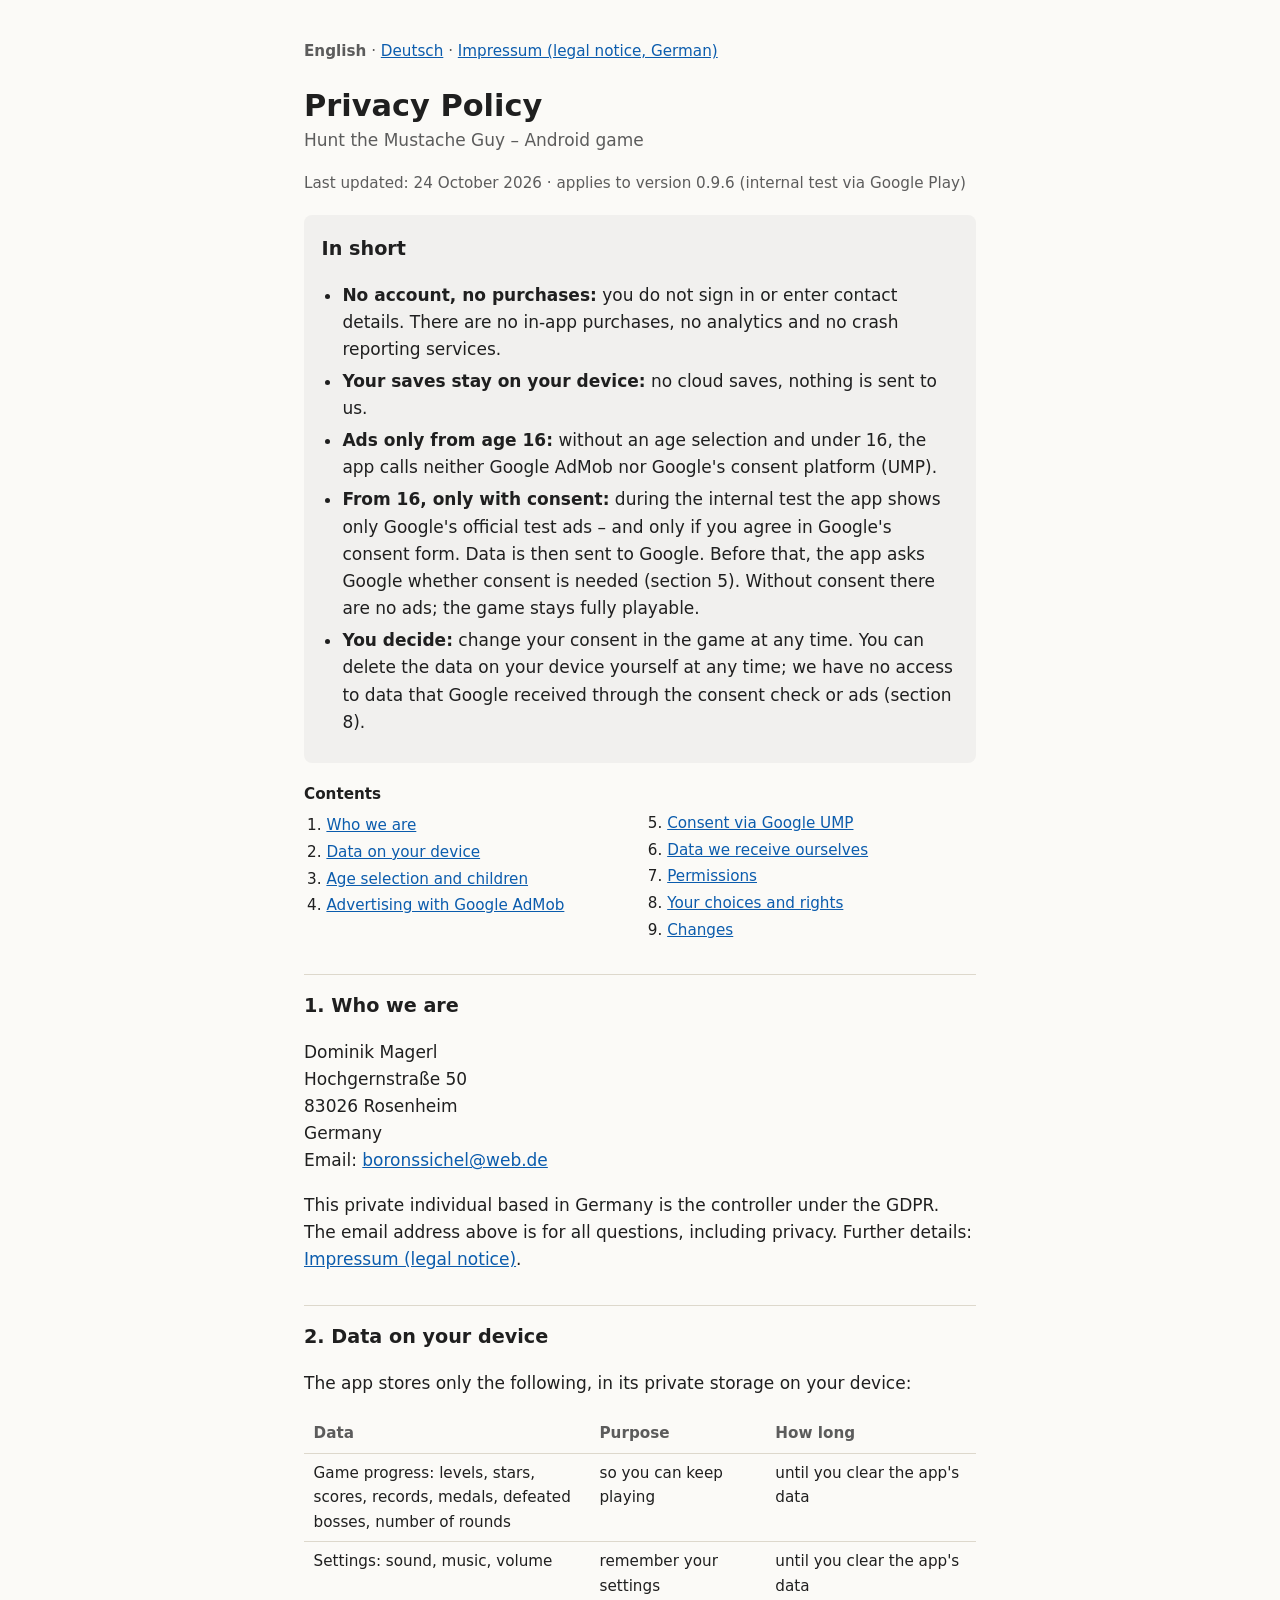
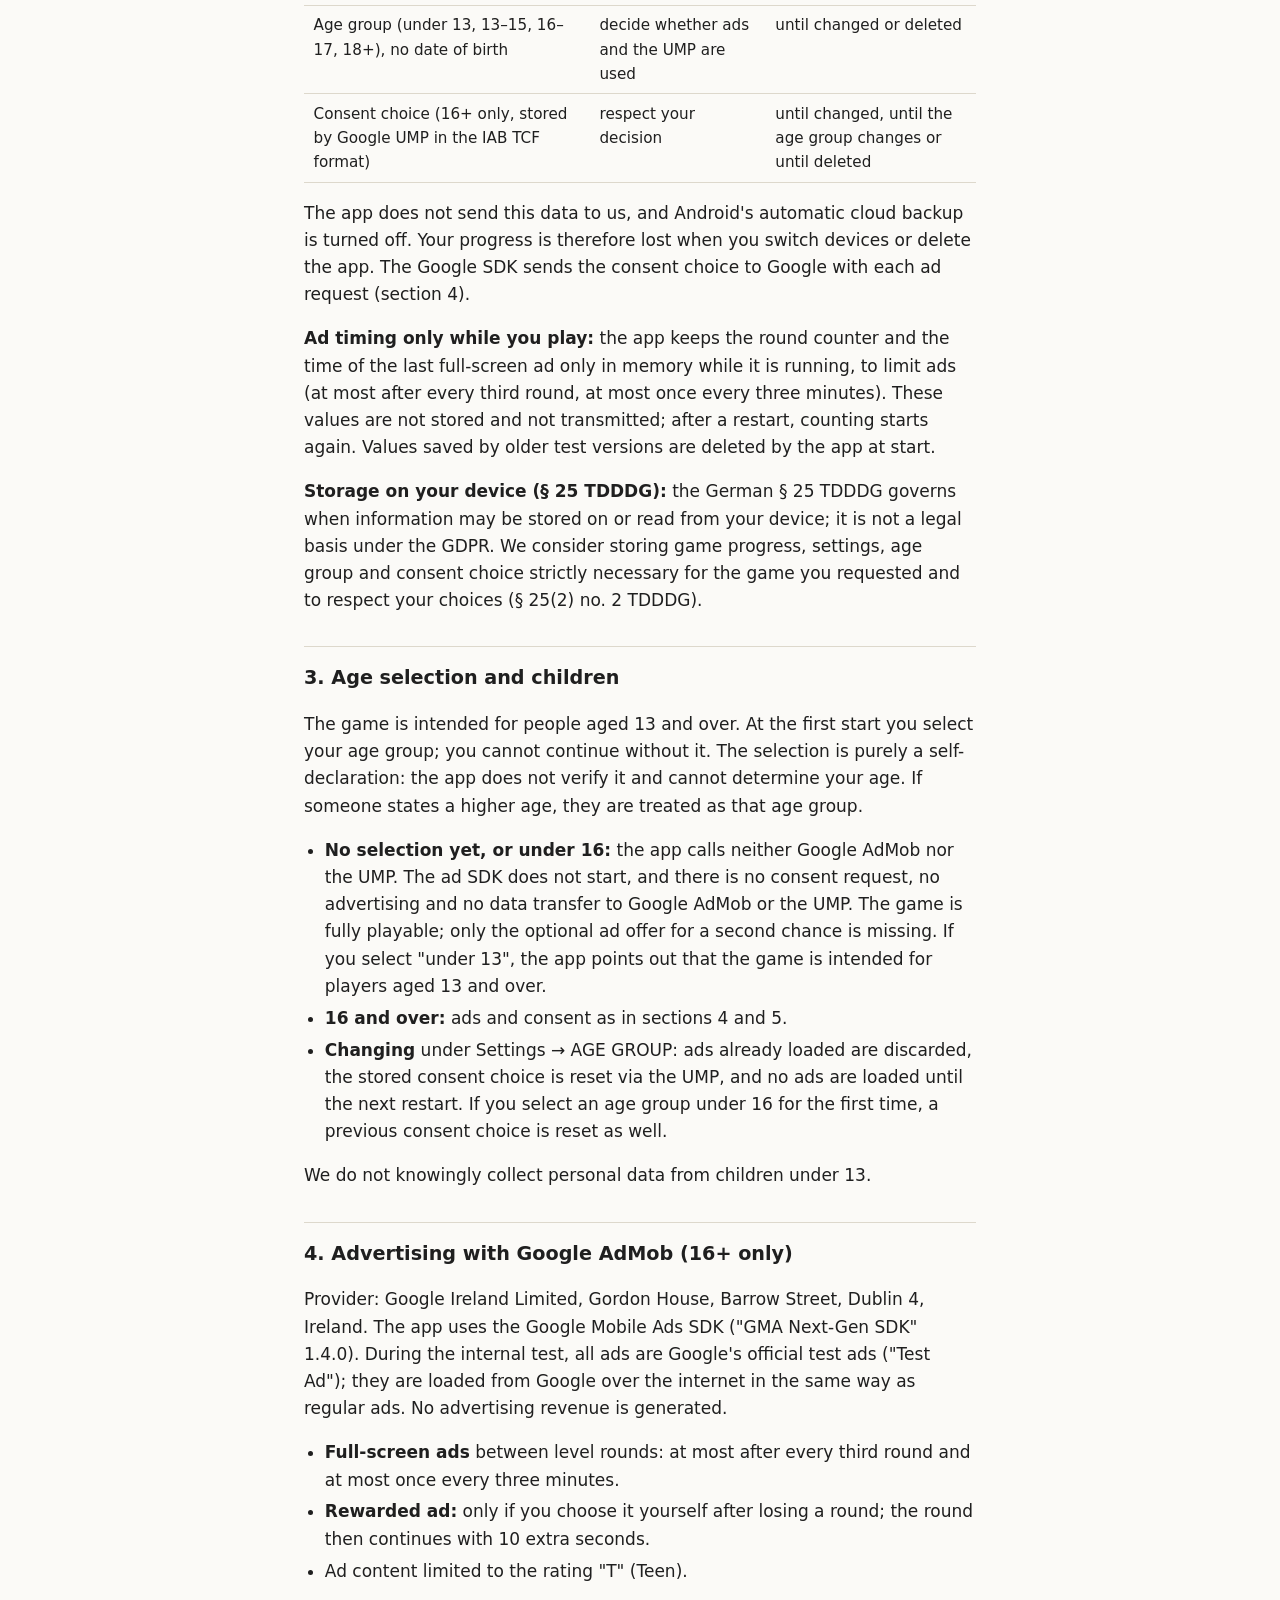
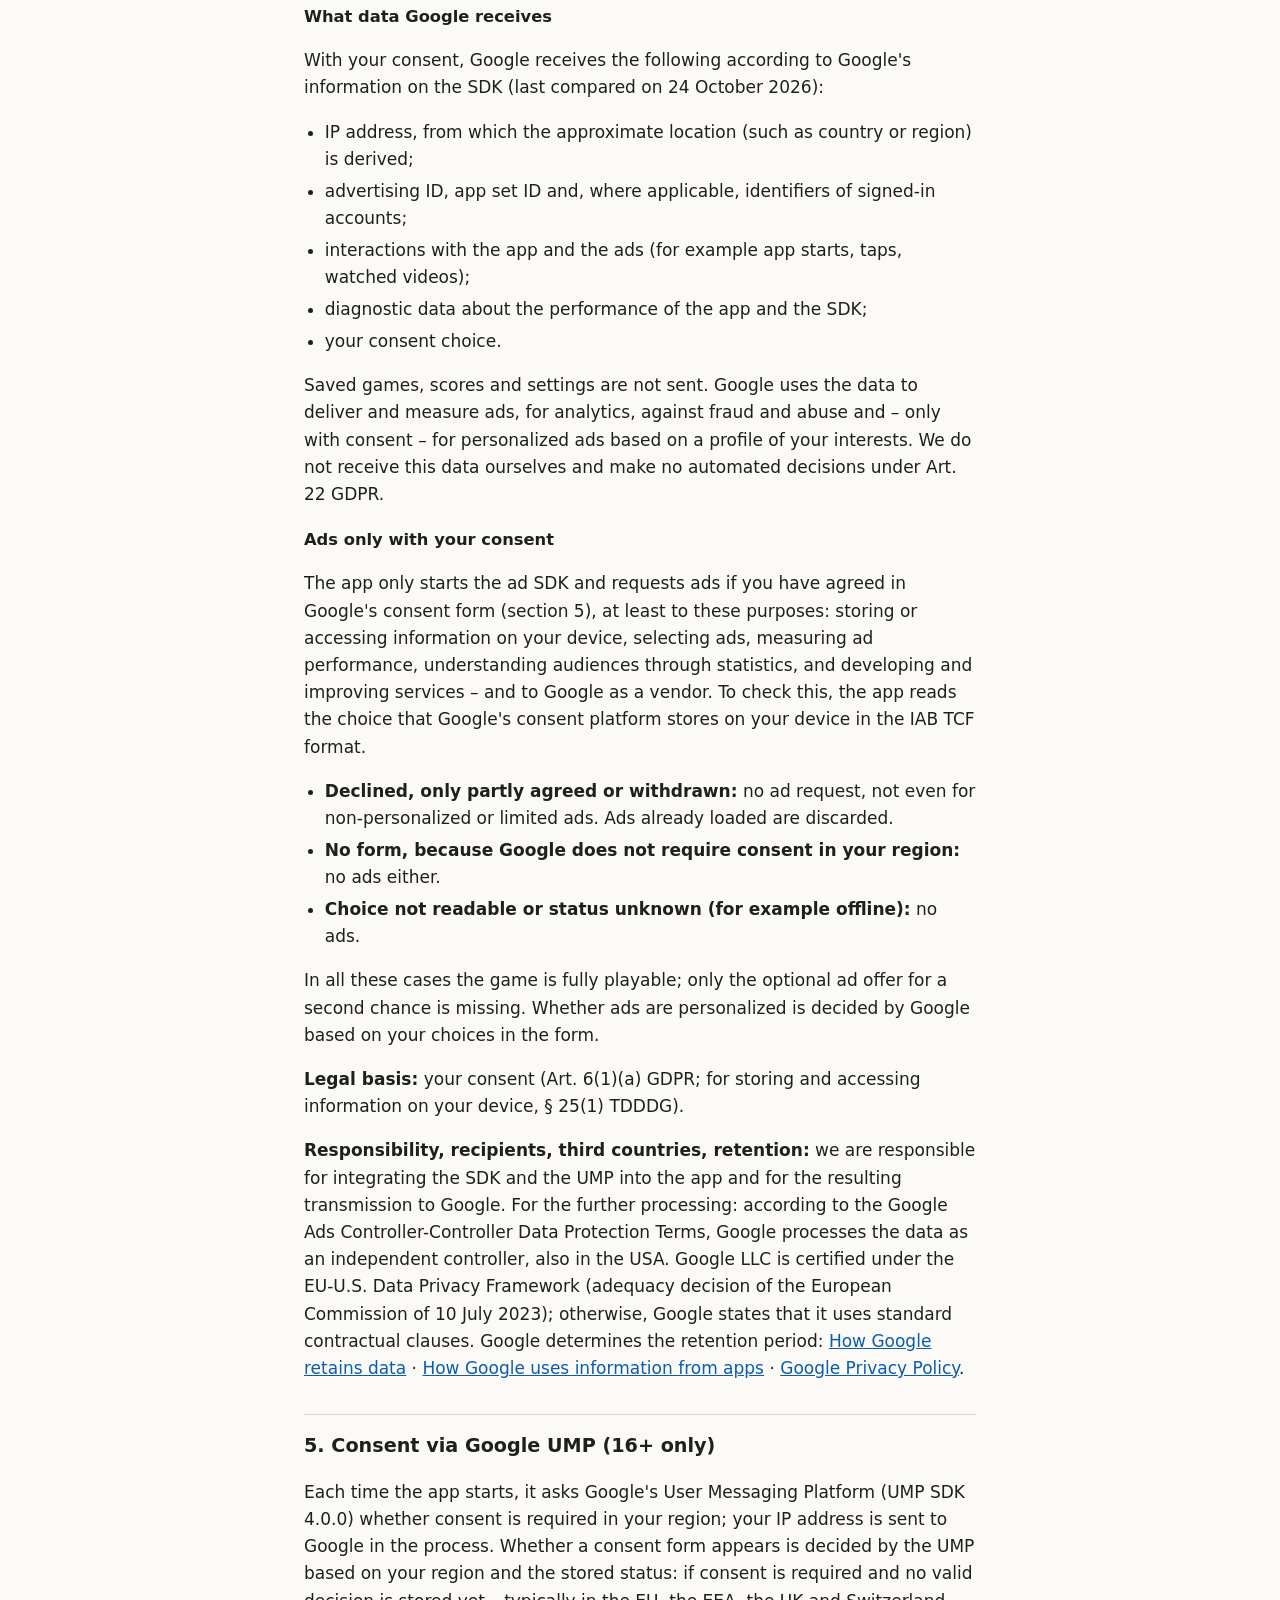
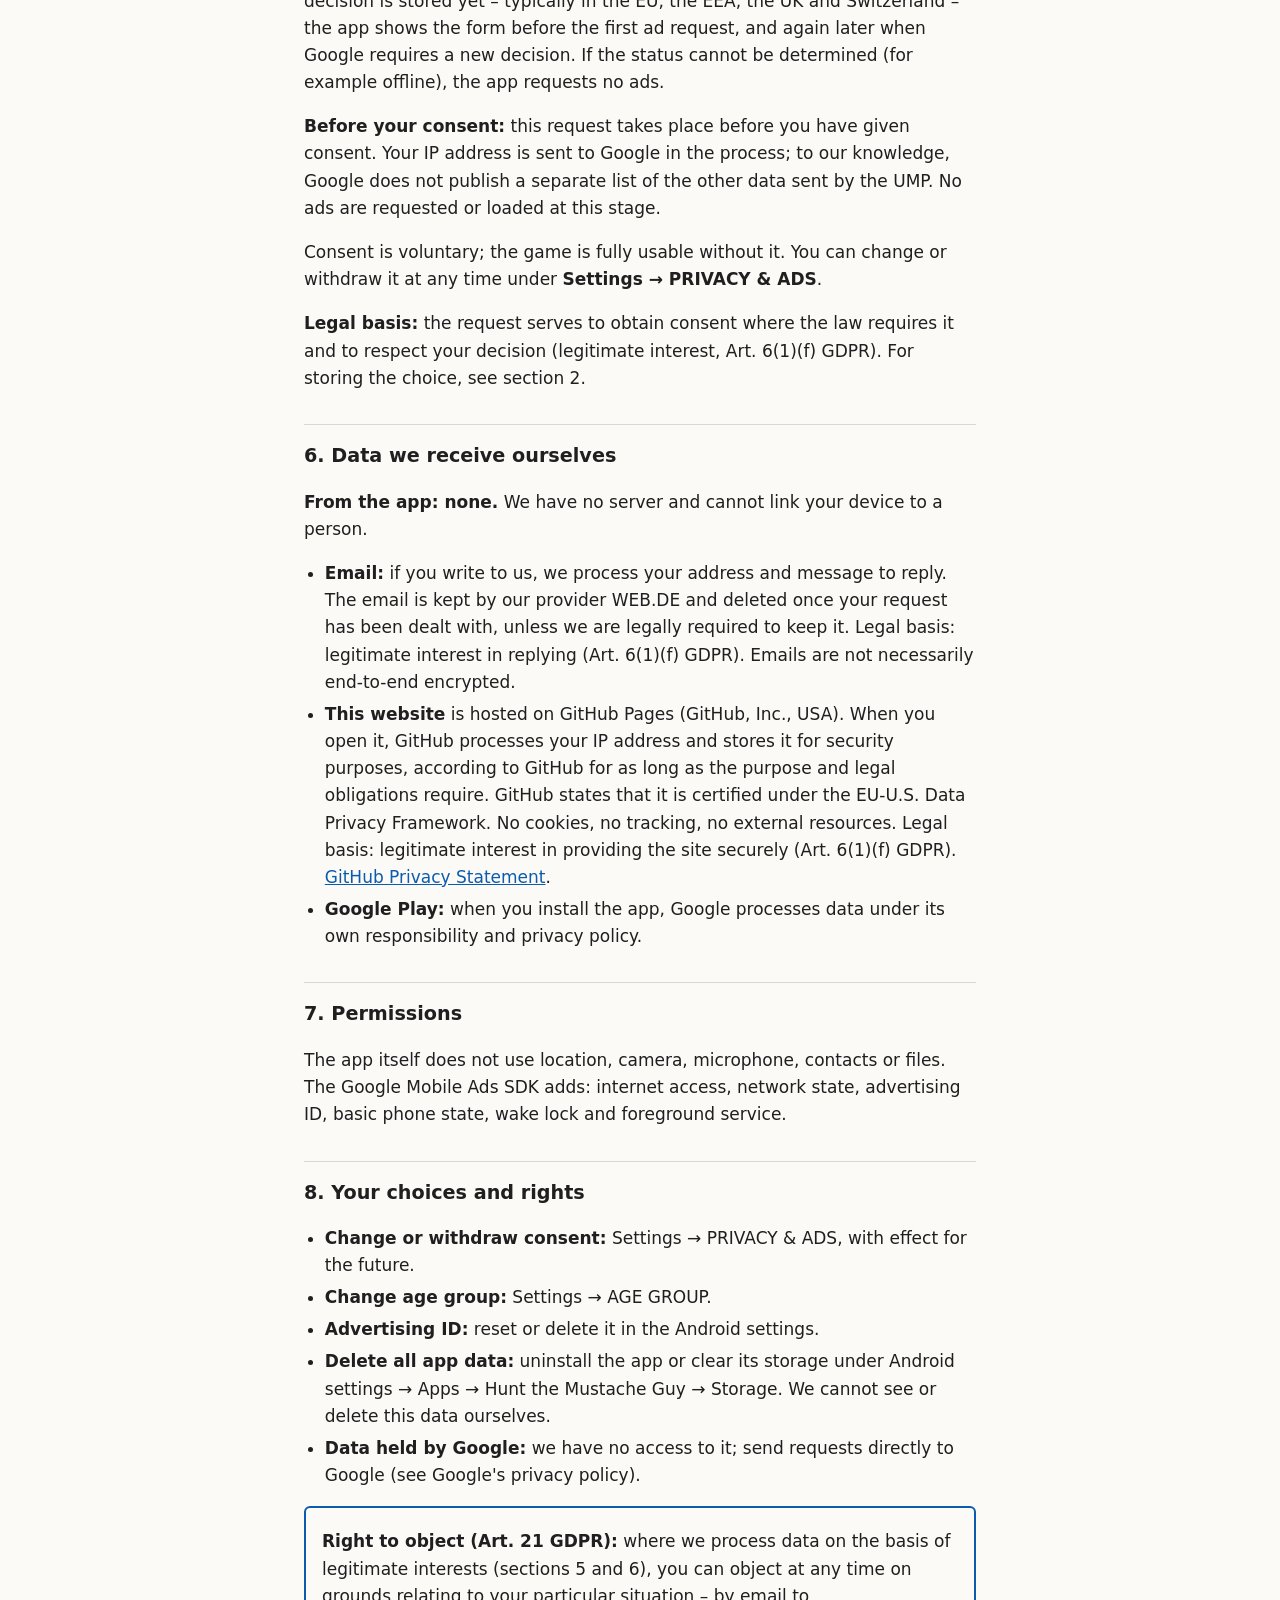
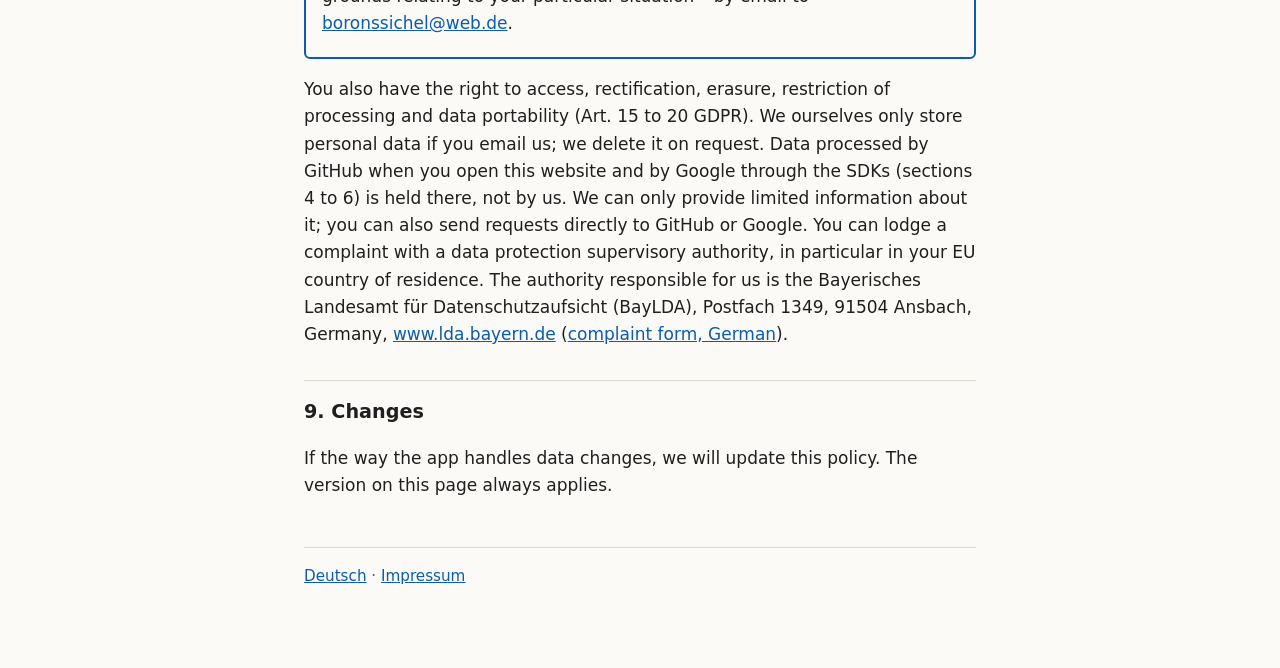
==== index.html @ 75f21421 "Add files via upload" ====
<!doctype html>
<html lang="en">
<head>
<meta charset="utf-8">
<meta name="viewport" content="width=device-width, initial-scale=1">
<title>Privacy Policy – Hunt the Mustache Guy</title>
<link rel="stylesheet" href="style.css">
</head>
<body>
<main>
<p class="lang"><strong>English</strong> · <a href="de/">Deutsch</a> · <a href="impressum/">Impressum (legal notice, German)</a></p>

<h1>Privacy Policy</h1>
<p class="sub">Hunt the Mustache Guy – Android game</p>
<p class="meta">Last updated: 24 October 2026 · applies to version 0.9.6 (internal test via Google Play)</p>

<div class="summary">
<h2>In short</h2>
<ul>
<li><strong>No account, no purchases:</strong> you do not sign in or enter contact details.
There are no in-app purchases, no analytics and no crash reporting services.</li>
<li><strong>Your saves stay on your device:</strong> no cloud saves, nothing is sent to us.</li>
<li><strong>Ads only from age 16:</strong> without an age selection and under 16, the app calls
neither Google AdMob nor Google's consent platform (UMP).</li>
<li><strong>From 16, only with consent:</strong> during the internal test the app shows only
Google's official test ads – and only if you agree in Google's consent form. Data is then sent
to Google. Before that, the app asks Google whether consent is needed (section 5). Without
consent there are no ads; the game stays fully playable.</li>
<li><strong>You decide:</strong> change your consent in the game at any time. You can delete the
data on your device yourself at any time; we have no access to data that Google received through the
consent check or ads (section 8).</li>
</ul>
</div>

<nav class="toc" aria-label="Contents">
<strong>Contents</strong>
<ol>
<li><a href="#who">Who we are</a></li>
<li><a href="#device">Data on your device</a></li>
<li><a href="#age">Age selection and children</a></li>
<li><a href="#ads">Advertising with Google AdMob</a></li>
<li><a href="#consent">Consent via Google UMP</a></li>
<li><a href="#ourselves">Data we receive ourselves</a></li>
<li><a href="#permissions">Permissions</a></li>
<li><a href="#rights">Your choices and rights</a></li>
<li><a href="#changes">Changes</a></li>
</ol>
</nav>

<div id="who"></div>
<h2>1. Who we are</h2>
<p>
Dominik Magerl<br>
Hochgernstra&#223;e 50<br>83026 Rosenheim<br>
Germany<br>
Email: <a href="mailto:boronssichel@web.de">boronssichel@web.de</a>
</p>
<p>This private individual based in Germany is the controller under the GDPR. The email address
above is for all questions, including privacy. Further details:
<a href="impressum/">Impressum (legal notice)</a>.</p>

<h2 id="device">2. Data on your device</h2>
<p>The app stores only the following, in its private storage on your device:</p>
<table>
<thead><tr><th>Data</th><th>Purpose</th><th>How long</th></tr></thead>
<tbody>
<tr><td>Game progress: levels, stars, scores, records, medals, defeated bosses, number of rounds</td><td data-label="Purpose">so you can keep playing</td><td data-label="How long">until you clear the app's data</td></tr>
<tr><td>Settings: sound, music, volume</td><td data-label="Purpose">remember your settings</td><td data-label="How long">until you clear the app's data</td></tr>
<tr><td>Age group (under 13, 13–15, 16–17, 18+), no date of birth</td><td data-label="Purpose">decide whether ads and the UMP are used</td><td data-label="How long">until changed or deleted</td></tr>
<tr><td>Consent choice (16+ only, stored by Google UMP in the IAB TCF format)</td><td data-label="Purpose">respect your decision</td><td data-label="How long">until changed, until the age group changes or until deleted</td></tr>
</tbody>
</table>
<p>The app does not send this data to us, and Android's automatic cloud backup is turned off.
Your progress is therefore lost when you switch devices or delete the app. The Google SDK sends
the consent choice to Google with each ad request (section 4).</p>
<p><strong>Ad timing only while you play:</strong> the app keeps the round counter and the time
of the last full-screen ad only in memory while it is running, to limit ads (at most after every
third round, at most once every three minutes). These values are not stored and not
transmitted; after a restart, counting starts again. Values saved by older test versions are
deleted by the app at start.</p>
<p><strong>Storage on your device (§ 25 TDDDG):</strong> the German § 25 TDDDG governs when
information may be stored on or read from your device; it is not a legal basis under the GDPR.
We consider storing game progress, settings, age group and consent choice strictly necessary
for the game you requested and to respect your choices (§ 25(2) no. 2 TDDDG).</p>

<h2 id="age">3. Age selection and children</h2>
<p>The game is intended for people aged 13 and over. At the first start you select your age
group; you cannot continue without it. The selection is purely a self-declaration: the app does
not verify it and cannot determine your age. If someone states a higher age, they are treated as
that age group.</p>
<ul>
<li><strong>No selection yet, or under 16:</strong> the app calls neither Google AdMob nor the
UMP. The ad SDK does not start, and there is no consent request, no advertising and no data
transfer to Google AdMob or the UMP. The game is fully playable; only the optional ad offer for a
second chance is missing. If you select "under 13", the app points out that the game is
intended for players aged 13 and over.</li>
<li><strong>16 and over:</strong> ads and consent as in sections 4 and 5.</li>
<li><strong>Changing</strong> under Settings → AGE GROUP: ads already loaded are discarded, the
stored consent choice is reset via the UMP, and no ads are loaded until the next restart. If you
select an age group under 16 for the first time, a previous consent choice is reset as
well.</li>
</ul>
<p>We do not knowingly collect personal data from children under 13.</p>

<h2 id="ads">4. Advertising with Google AdMob (16+ only)</h2>
<p>Provider: Google Ireland Limited, Gordon House, Barrow Street, Dublin 4, Ireland. The app
uses the Google Mobile Ads SDK ("GMA Next-Gen SDK" 1.4.0). During the internal test, all ads are
Google's official test ads ("Test Ad"); they are loaded from Google over the internet in the same
way as regular ads. No advertising revenue is generated.</p>
<ul>
<li><strong>Full-screen ads</strong> between level rounds: at most after every third round and at
most once every three minutes.</li>
<li><strong>Rewarded ad:</strong> only if you choose it yourself after losing a round; the round
then continues with 10 extra seconds.</li>
<li>Ad content limited to the rating "T" (Teen).</li>
</ul>
<h3>What data Google receives</h3>
<p>With your consent, Google receives the following according to Google's information on the
SDK (last compared on 24 October 2026):</p>
<ul>
<li>IP address, from which the approximate location (such as country or region) is derived;</li>
<li>advertising ID, app set ID and, where applicable, identifiers of signed-in accounts;</li>
<li>interactions with the app and the ads (for example app starts, taps, watched videos);</li>
<li>diagnostic data about the performance of the app and the SDK;</li>
<li>your consent choice.</li>
</ul>
<p>Saved games, scores and settings are not sent. Google uses the data to deliver and measure
ads, for analytics, against fraud and abuse and – only with consent – for personalized ads based
on a profile of your interests. We do not receive this data ourselves and make no automated
decisions under Art. 22 GDPR.</p>
<h3>Ads only with your consent</h3>
<p>The app only starts the ad SDK and requests ads if you have agreed in Google's consent form
(section 5), at least to these purposes: storing or accessing information on your device,
selecting ads, measuring ad performance, understanding audiences through statistics, and
developing and improving services – and to Google as a vendor. To check this, the app reads the
choice that Google's consent platform stores on your device in the IAB TCF format.</p>
<ul>
<li><strong>Declined, only partly agreed or withdrawn:</strong> no ad request, not even for
non-personalized or limited ads. Ads already loaded are discarded.</li>
<li><strong>No form, because Google does not require consent in your region:</strong> no ads
either.</li>
<li><strong>Choice not readable or status unknown (for example offline):</strong> no ads.</li>
</ul>
<p>In all these cases the game is fully playable; only the optional ad offer for a second chance
is missing. Whether ads are personalized is decided by Google based on your choices in the
form.</p>
<p><strong>Legal basis:</strong> your consent (Art. 6(1)(a) GDPR; for storing and accessing
information on your device, § 25(1) TDDDG).</p>
<p><strong>Responsibility, recipients, third countries, retention:</strong> we are responsible
for integrating the SDK and the UMP into the app and for the resulting transmission to Google.
For the further processing: according to the Google Ads
Controller-Controller Data Protection Terms, Google processes the data as an independent
controller, also in the USA. Google LLC is certified under the EU-U.S. Data Privacy Framework
(adequacy decision of the European Commission of 10 July 2023); otherwise, Google states that it
uses standard contractual clauses. Google determines the retention period:
<a href="https://policies.google.com/technologies/retention">How Google retains data</a> ·
<a href="https://policies.google.com/technologies/partner-sites">How Google uses information
from apps</a> · <a href="https://policies.google.com/privacy">Google Privacy Policy</a>.</p>

<h2 id="consent">5. Consent via Google UMP (16+ only)</h2>
<p>Each time the app starts, it asks Google's User Messaging Platform (UMP SDK 4.0.0) whether
consent is required in your region; your IP address is sent to Google in the process. Whether a
consent form appears is decided by the UMP based on your region and the stored status: if
consent is required and no valid decision is stored yet – typically in the EU, the EEA, the UK
and Switzerland – the app shows the form before the first ad request, and again later when
Google requires a new decision. If the status cannot be determined (for example offline),
the app requests no ads.</p>
<p><strong>Before your consent:</strong> this request takes place before you have given consent.
Your IP address is sent to Google in the process; to our knowledge, Google does not publish a
separate list of the other data sent by the UMP. No ads are requested or loaded at this
stage.</p>
<p>Consent is voluntary; the game is fully usable without it. You can change or withdraw it at
any time under <strong>Settings → PRIVACY &amp; ADS</strong>.</p>
<p><strong>Legal basis:</strong> the request serves to obtain consent where the law requires it
and to respect your decision (legitimate interest, Art. 6(1)(f) GDPR). For storing the choice,
see section 2.</p>

<h2 id="ourselves">6. Data we receive ourselves</h2>
<p><strong>From the app: none.</strong> We have no server and cannot link your device to a
person.</p>
<ul>
<li><strong>Email:</strong> if you write to us, we process your address and message to reply.
The email is kept by our provider WEB.DE and deleted once your request has been dealt with,
unless we are legally required to keep it. Legal basis: legitimate interest in replying
(Art. 6(1)(f) GDPR). Emails are not necessarily end-to-end encrypted.</li>
<li><strong>This website</strong> is hosted on GitHub Pages (GitHub, Inc., USA). When you open
it, GitHub processes your IP address and stores it for security purposes, according to GitHub
for as long as the purpose and legal obligations require. GitHub states that it is certified
under the EU-U.S. Data Privacy Framework. No cookies, no tracking, no external resources. Legal
basis: legitimate interest in providing the site securely (Art. 6(1)(f) GDPR).
<a href="https://docs.github.com/en/site-policy/privacy-policies/github-general-privacy-statement">GitHub Privacy Statement</a>.</li>
<li><strong>Google Play:</strong> when you install the app, Google processes data under its own
responsibility and privacy policy.</li>
</ul>

<h2 id="permissions">7. Permissions</h2>
<p>The app itself does not use location, camera, microphone, contacts or files. The Google
Mobile Ads SDK adds: internet access, network state, advertising ID, basic phone state, wake
lock and foreground service.</p>

<h2 id="rights">8. Your choices and rights</h2>
<ul>
<li><strong>Change or withdraw consent:</strong> Settings → PRIVACY &amp; ADS, with effect for the
future.</li>
<li><strong>Change age group:</strong> Settings → AGE GROUP.</li>
<li><strong>Advertising ID:</strong> reset or delete it in the Android settings.</li>
<li><strong>Delete all app data:</strong> uninstall the app or clear its storage under Android
settings → Apps → Hunt the Mustache Guy → Storage. We cannot see or delete this data
ourselves.</li>
<li><strong>Data held by Google:</strong> we have no access to it; send requests directly to
Google (see Google's privacy policy).</li>
</ul>
<div class="objection">
<p><strong>Right to object (Art. 21 GDPR):</strong> where we process data on the basis of
legitimate interests (sections 5 and 6), you can object at any time on grounds relating to your
particular situation – by email to <a href="mailto:boronssichel@web.de">boronssichel@web.de</a>.</p>
</div>
<p>You also have the right to access, rectification, erasure, restriction of processing and data
portability (Art. 15 to 20 GDPR). We ourselves only store personal data if you email us; we
delete it on request. Data processed by GitHub when you open this website and by Google through
the SDKs (sections 4 to 6) is held there, not by us. We can only provide limited information
about it; you can also send requests directly to GitHub or Google. You can lodge a complaint with a data protection supervisory authority, in
particular in your EU country of residence. The authority responsible for us is the Bayerisches
Landesamt für Datenschutzaufsicht (BayLDA), Postfach 1349, 91504 Ansbach, Germany,
<a href="https://www.lda.bayern.de/">www.lda.bayern.de</a>
(<a href="https://www.lda.bayern.de/de/beschwerde.html">complaint form, German</a>).</p>

<h2 id="changes">9. Changes</h2>
<p>If the way the app handles data changes, we will update this policy. The version on this page
always applies.</p>

<p class="foot"><a href="de/">Deutsch</a> · <a href="impressum/">Impressum</a></p>
</main>
</body>
</html>
---- style.css ----
:root {
  --bg: #fbfaf7;
  --text: #1f1f1f;
  --muted: #5c5c5c;
  --link: #0b5cad;
  --rule: #ddd8cc;
}

@media (prefers-color-scheme: dark) {
  :root {
    --bg: #17181a;
    --text: #e8e6e1;
    --muted: #a5a29b;
    --link: #7fb6f0;
    --rule: #34363a;
  }
}

* { box-sizing: border-box; }

body {
  margin: 0;
  background: var(--bg);
  color: var(--text);
  font: 17px/1.6 system-ui, -apple-system, "Segoe UI", Roboto, sans-serif;
}

main {
  max-width: 44rem;
  margin: 0 auto;
  padding: 1.5rem 16px 4rem;
}

h1 { font-size: 1.9rem; line-height: 1.2; margin: 1.5rem 0 0.2rem; }
h2 { font-size: 1.2rem; margin: 2rem 0 0.5rem; padding-top: 1rem; border-top: 1px solid var(--rule); }
.sub { color: var(--muted); margin-top: 0; }
.lang { font-size: 0.95rem; color: var(--muted); }
a { color: var(--link); overflow-wrap: anywhere; }
ul { padding-left: 1.3rem; }
li { margin: 0.3rem 0; }

.foot { margin-top: 3rem; padding-top: 1rem; border-top: 1px solid var(--rule); font-size: 0.95rem; color: var(--muted); }
.note { border-left: 4px solid var(--link); padding: 0.6rem 0.9rem; background: rgba(127, 127, 127, 0.08); border-radius: 4px; }
.objection { border: 2px solid var(--link); border-radius: 6px; padding: 0.2rem 1rem; margin: 1rem 0; }
h2 { scroll-margin-top: 1rem; }
h3 { font-size: 1.02rem; margin: 1.2rem 0 0.3rem; }
.meta { color: var(--muted); font-size: 0.95rem; margin: 0.2rem 0 1rem; }

/* Kurzfassung oben */
.summary { background: rgba(127, 127, 127, 0.08); border-radius: 8px; padding: 0.4rem 1.1rem 0.6rem; margin: 1.2rem 0; }
.summary h2 { border-top: 0; padding-top: 0; margin-top: 0.8rem; }

/* Sprunglinks */
.toc { font-size: 0.95rem; margin: 1rem 0; }
.toc ol { margin: 0.3rem 0 0; padding-left: 1.4rem; columns: 2; column-gap: 2rem; }
.toc li { margin: 0.15rem 0; break-inside: avoid; }
@media (max-width: 34rem) { .toc ol { columns: 1; } }

/* Datentabelle: auf schmalen Bildschirmen untereinander */
table { width: 100%; border-collapse: collapse; margin: 0.8rem 0; font-size: 0.95rem; }
th, td { text-align: left; vertical-align: top; padding: 0.45rem 0.6rem; border-bottom: 1px solid var(--rule); }
th { color: var(--muted); font-weight: 600; }
@media (max-width: 34rem) {
  thead { display: none; }
  table, tbody, tr, td { display: block; width: 100%; }
  tr { border-bottom: 1px solid var(--rule); padding: 0.4rem 0; }
  td { border: 0; padding: 0.15rem 0; }
  td::before { content: attr(data-label) ": "; color: var(--muted); font-weight: 600; }
  td:first-child::before { content: ""; }
  td:first-child { font-weight: 600; }
}
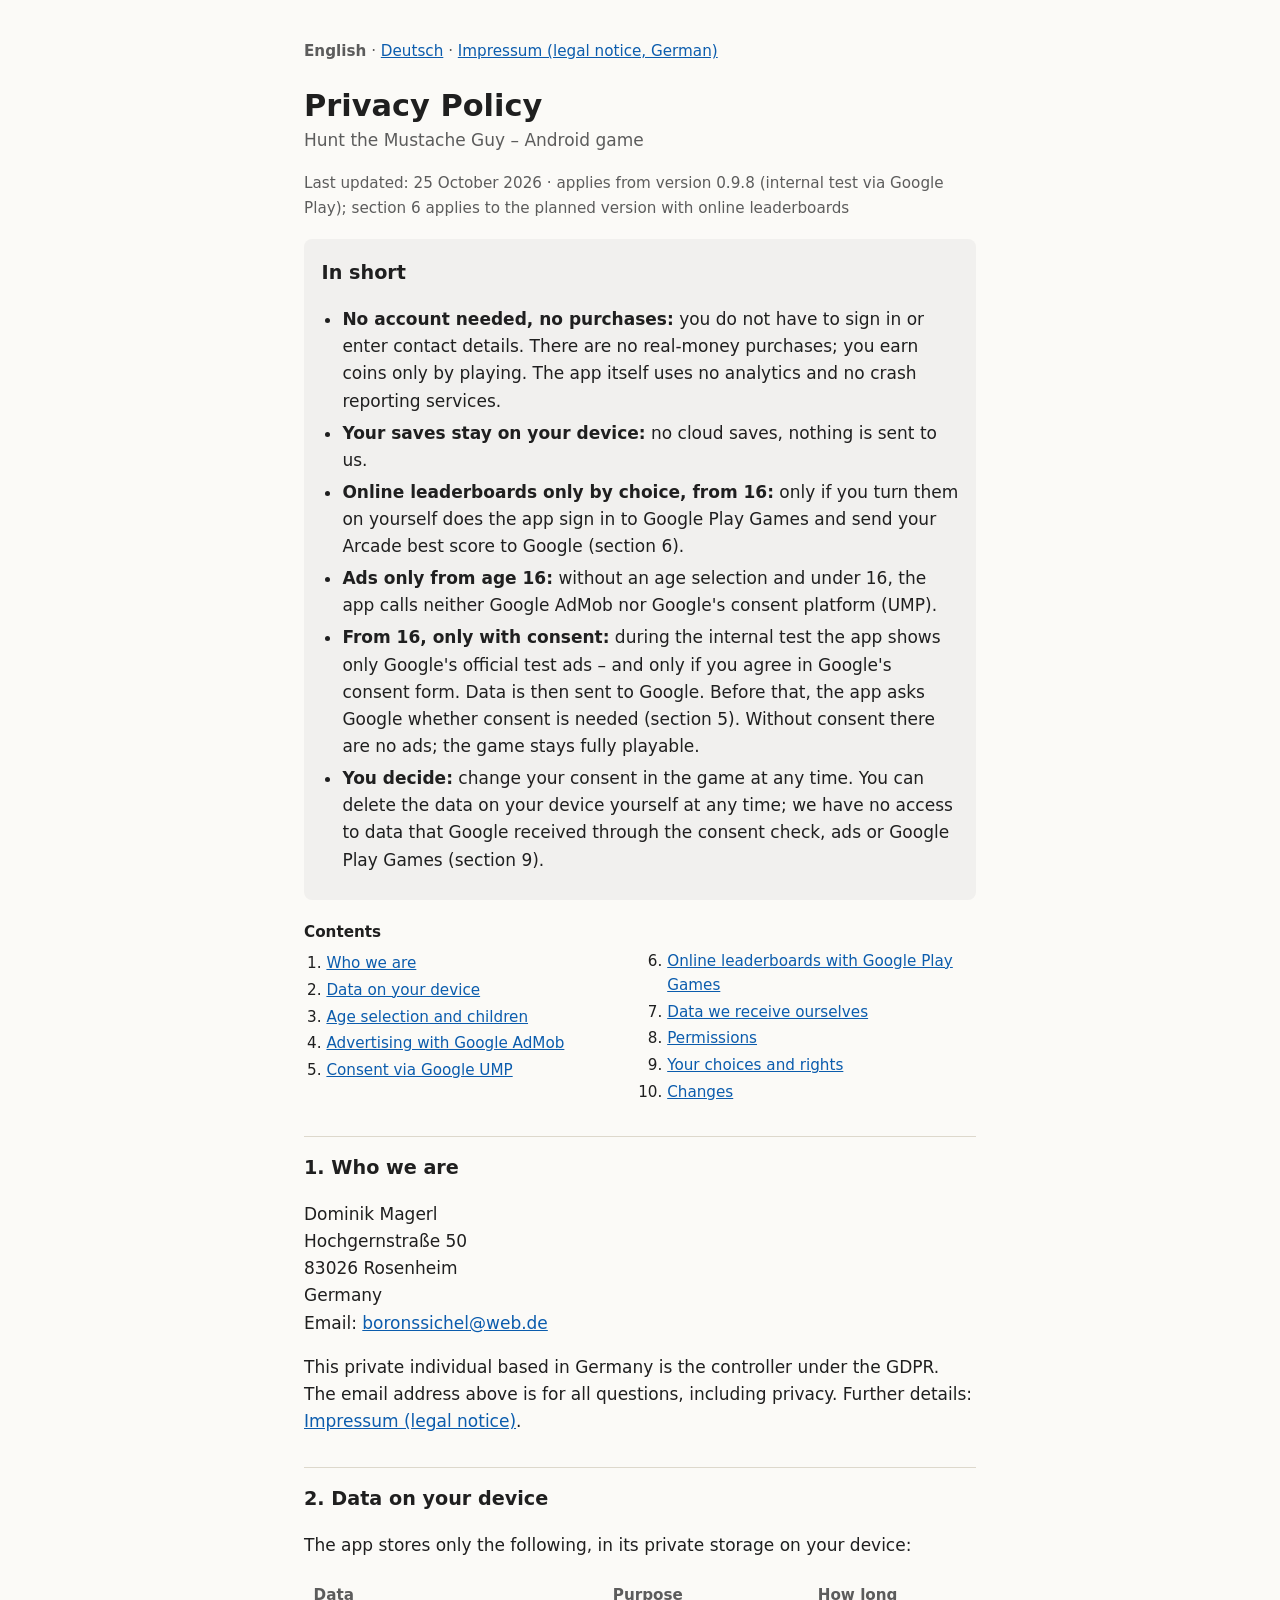
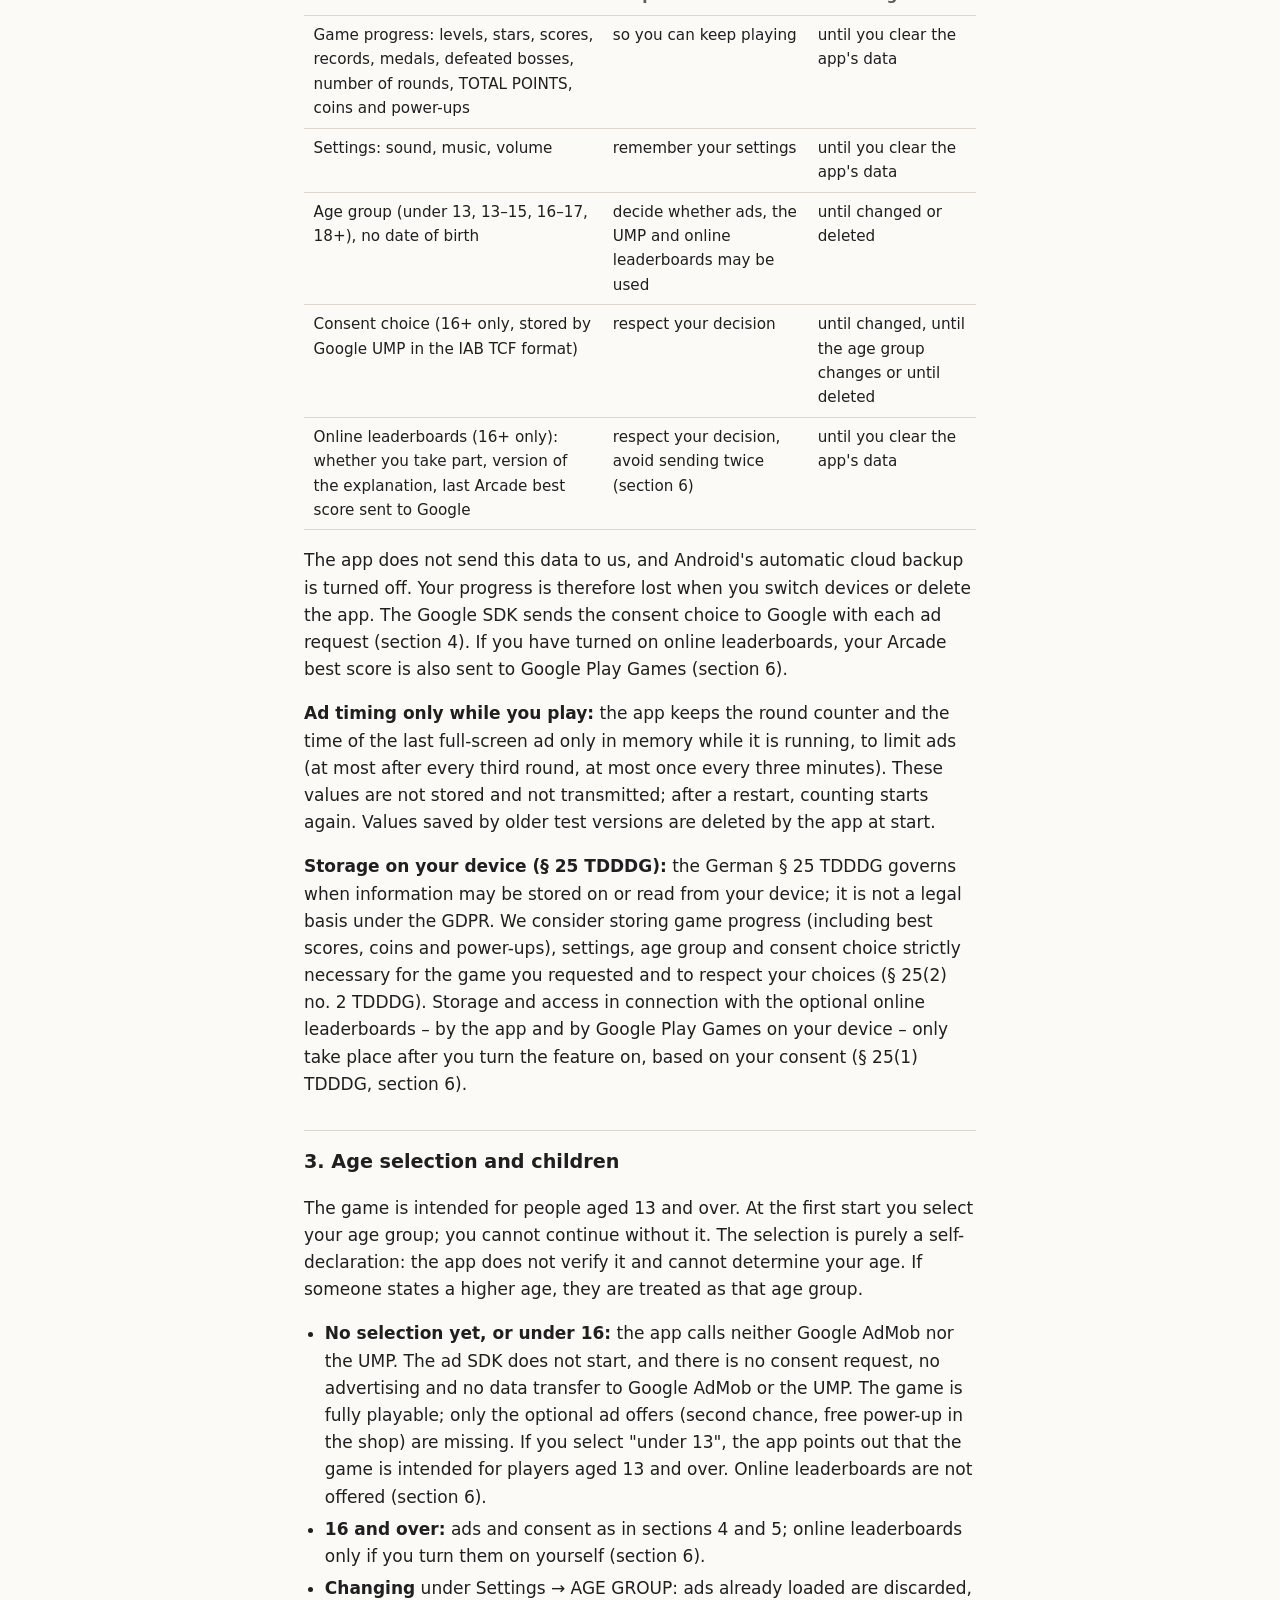
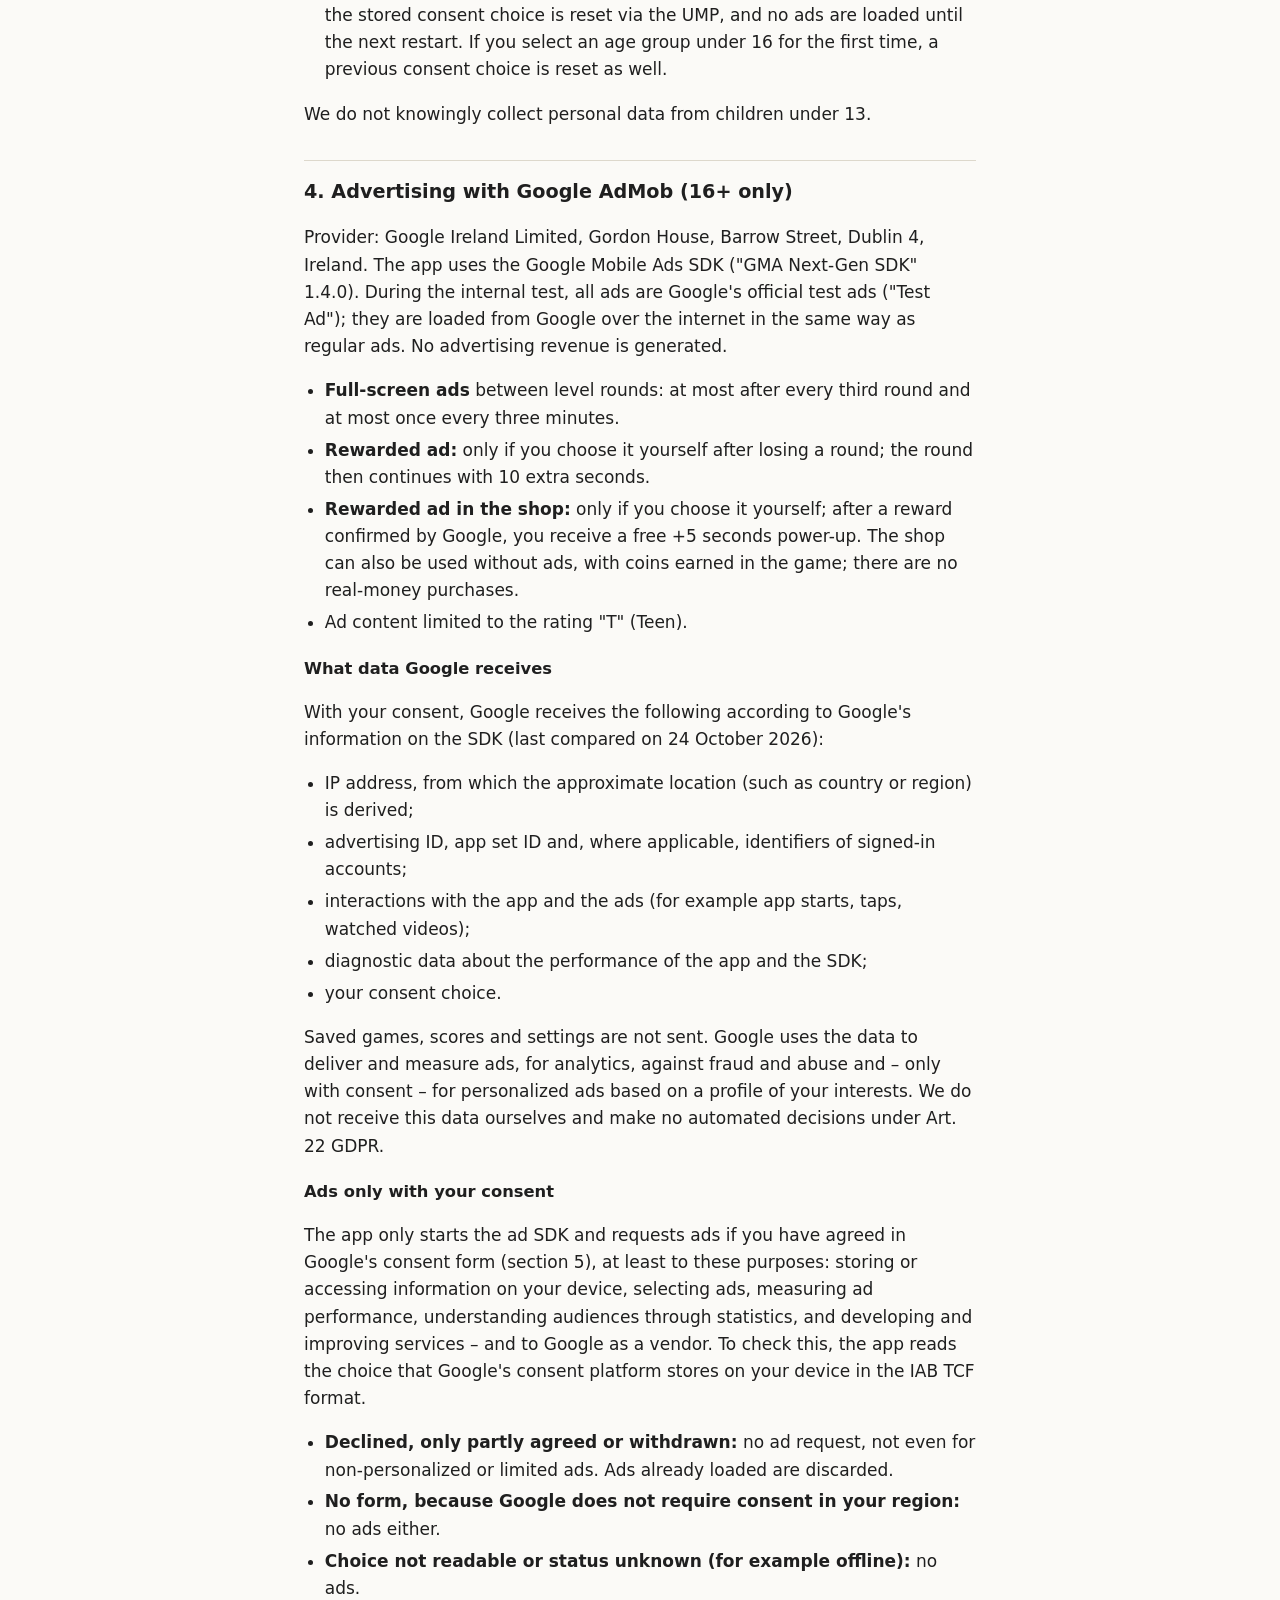
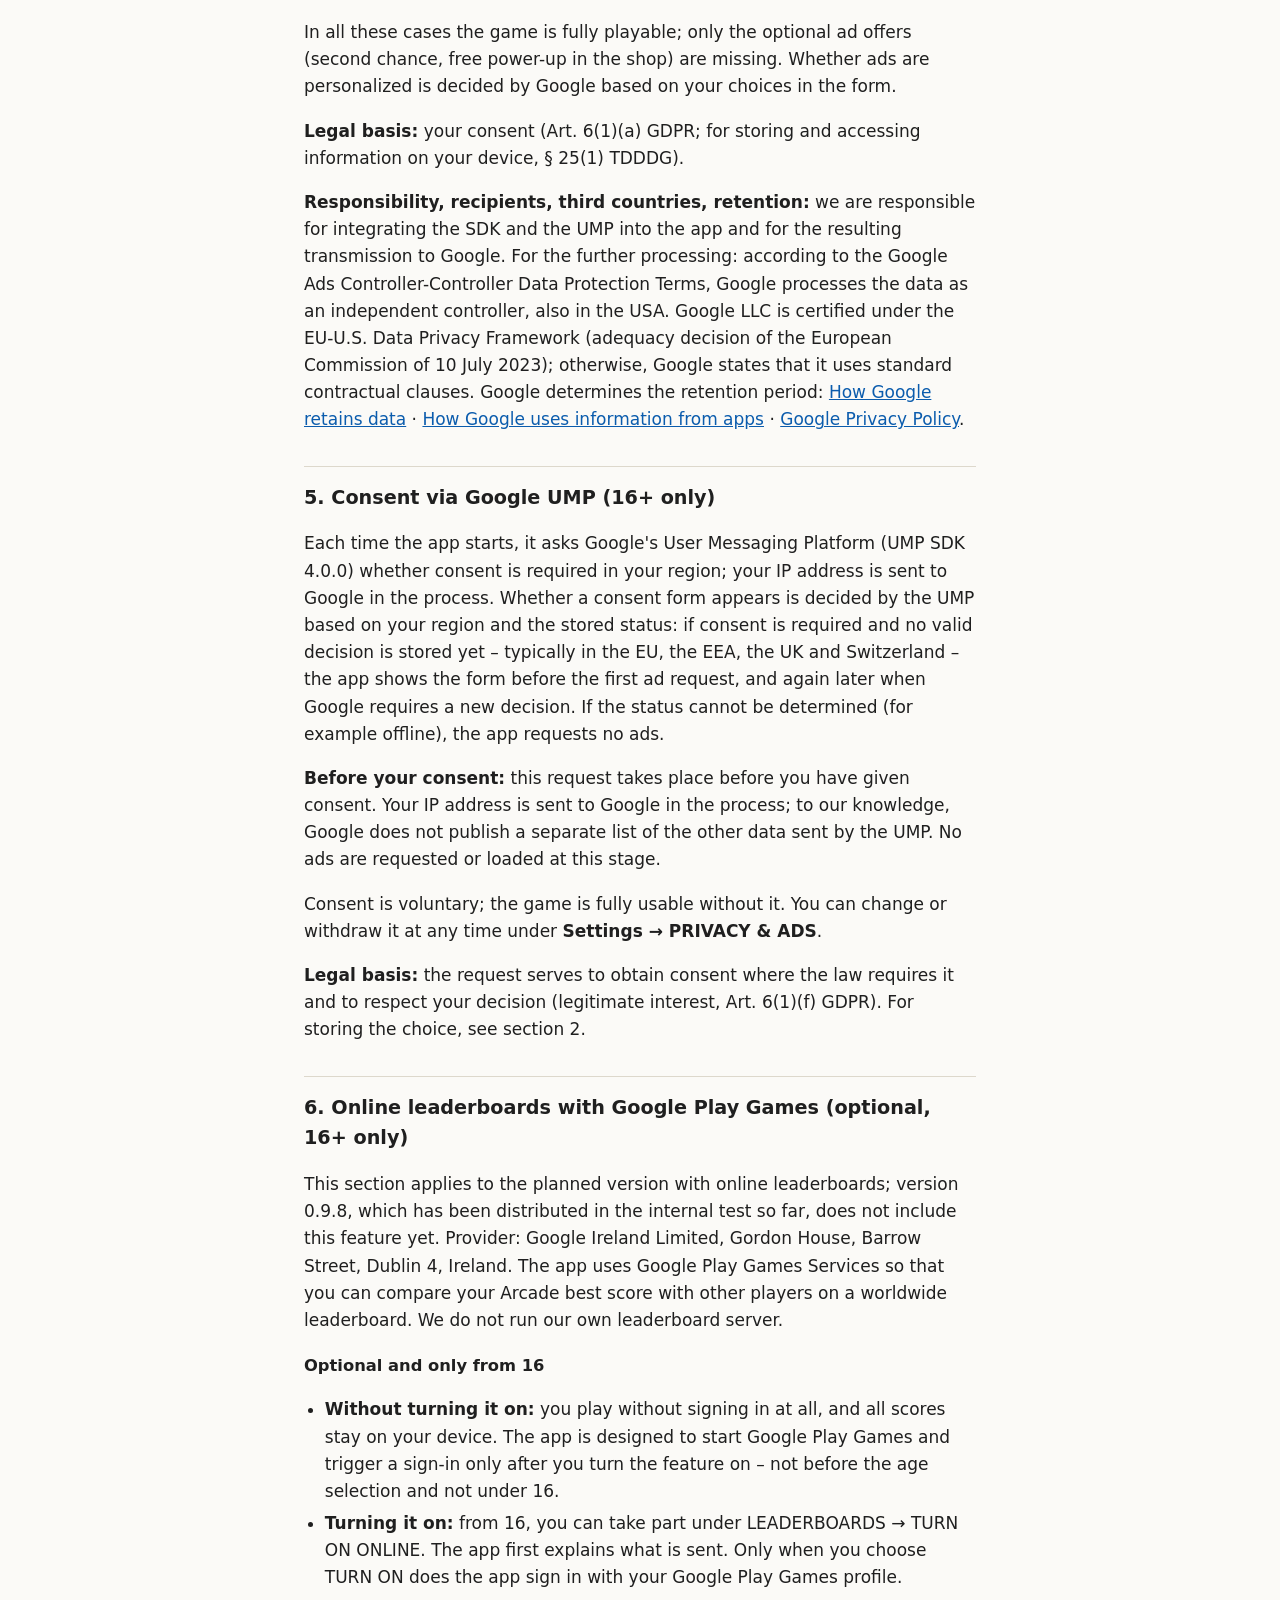
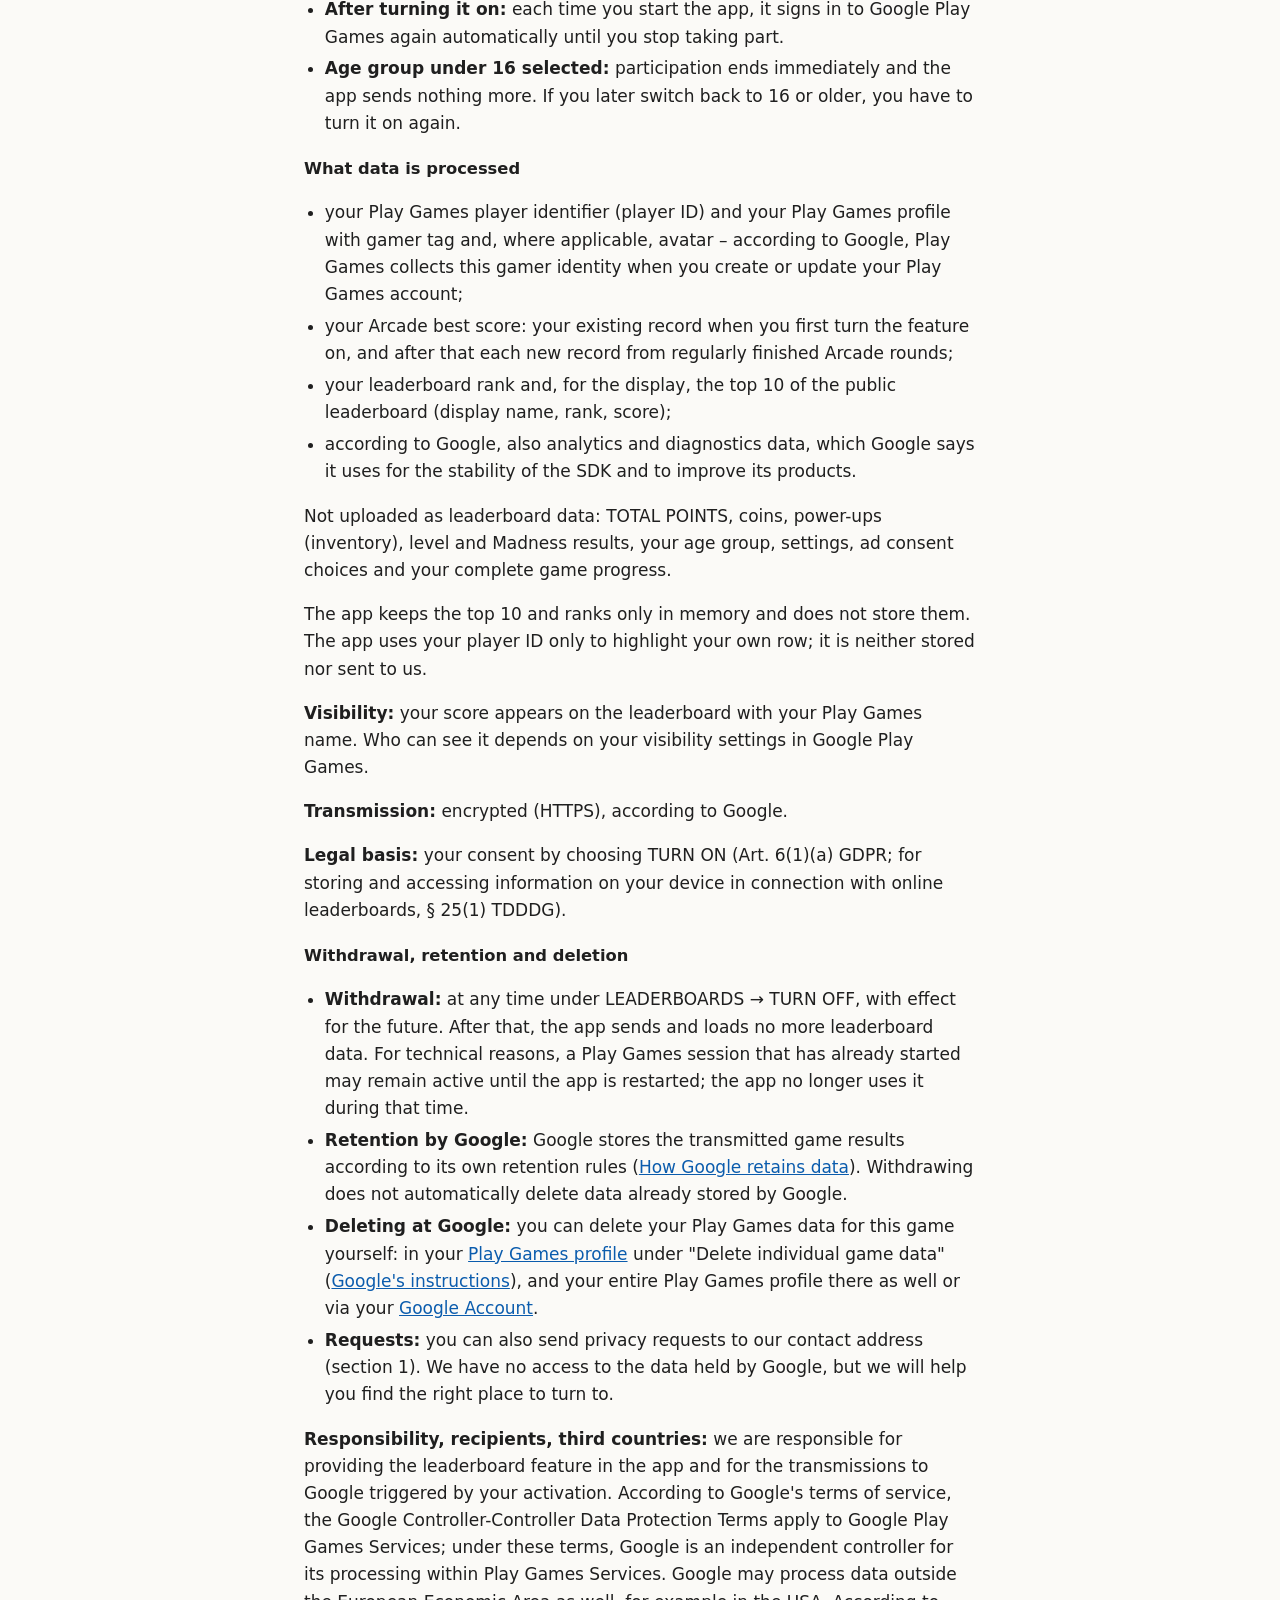
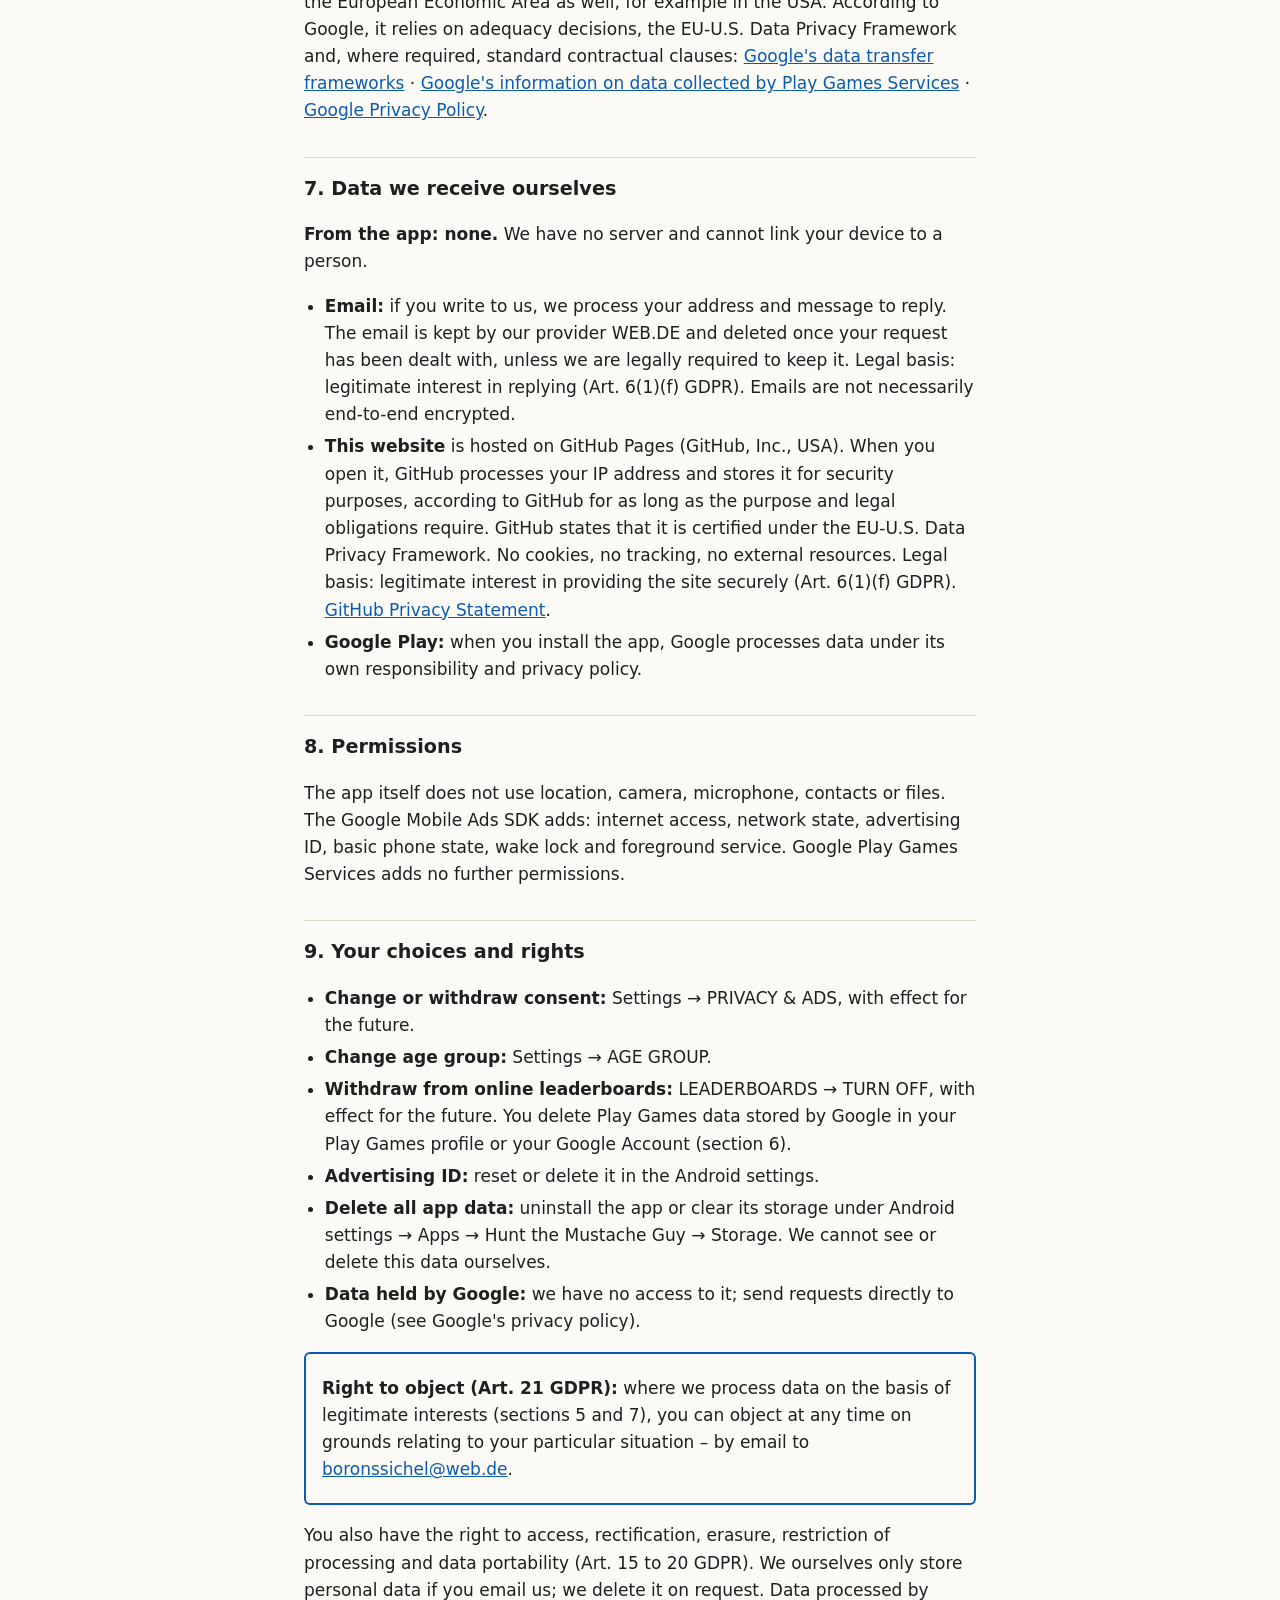
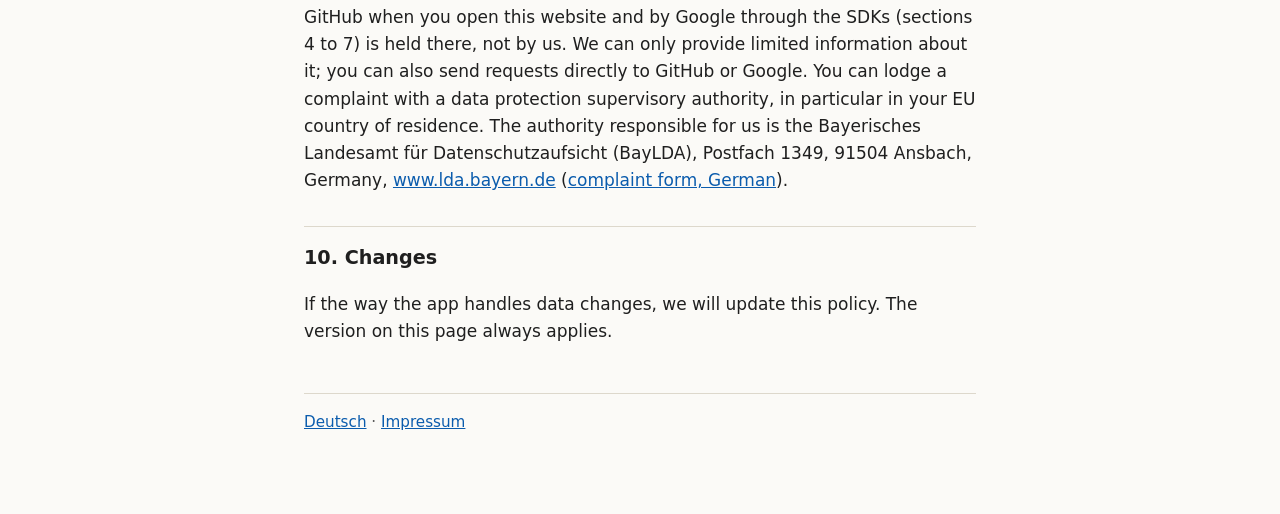
==== commit 6a176028: "Add files via upload" ====
--- a/index.html
+++ b/index.html
@@ -12,14 +12,19 @@
 
 <h1>Privacy Policy</h1>
 <p class="sub">Hunt the Mustache Guy – Android game</p>
-<p class="meta">Last updated: 24 October 2026 · applies to version 0.9.6 (internal test via Google Play)</p>
+<p class="meta">Last updated: 25 October 2026 · applies from version 0.9.8 (internal test via Google
+Play); section 6 applies to the planned version with online leaderboards</p>
 
 <div class="summary">
 <h2>In short</h2>
 <ul>
-<li><strong>No account, no purchases:</strong> you do not sign in or enter contact details.
-There are no in-app purchases, no analytics and no crash reporting services.</li>
+<li><strong>No account needed, no purchases:</strong> you do not have to sign in or enter contact
+details. There are no real-money purchases; you earn coins only by playing. The app itself uses
+no analytics and no crash reporting services.</li>
 <li><strong>Your saves stay on your device:</strong> no cloud saves, nothing is sent to us.</li>
+<li><strong>Online leaderboards only by choice, from 16:</strong> only if you turn them on
+yourself does the app sign in to Google Play Games and send your Arcade best score to Google
+(section 6).</li>
 <li><strong>Ads only from age 16:</strong> without an age selection and under 16, the app calls
 neither Google AdMob nor Google's consent platform (UMP).</li>
 <li><strong>From 16, only with consent:</strong> during the internal test the app shows only
@@ -28,7 +33,7 @@
 consent there are no ads; the game stays fully playable.</li>
 <li><strong>You decide:</strong> change your consent in the game at any time. You can delete the
 data on your device yourself at any time; we have no access to data that Google received through the
-consent check or ads (section 8).</li>
+consent check, ads or Google Play Games (section 9).</li>
 </ul>
 </div>
 
@@ -40,6 +45,7 @@
 <li><a href="#age">Age selection and children</a></li>
 <li><a href="#ads">Advertising with Google AdMob</a></li>
 <li><a href="#consent">Consent via Google UMP</a></li>
+<li><a href="#leaderboards">Online leaderboards with Google Play Games</a></li>
 <li><a href="#ourselves">Data we receive ourselves</a></li>
 <li><a href="#permissions">Permissions</a></li>
 <li><a href="#rights">Your choices and rights</a></li>
@@ -64,15 +70,20 @@
 <table>
 <thead><tr><th>Data</th><th>Purpose</th><th>How long</th></tr></thead>
 <tbody>
-<tr><td>Game progress: levels, stars, scores, records, medals, defeated bosses, number of rounds</td><td data-label="Purpose">so you can keep playing</td><td data-label="How long">until you clear the app's data</td></tr>
+<tr><td>Game progress: levels, stars, scores, records, medals, defeated bosses, number of rounds,
+TOTAL POINTS, coins and power-ups</td><td data-label="Purpose">so you can keep playing</td><td data-label="How long">until you clear the app's data</td></tr>
 <tr><td>Settings: sound, music, volume</td><td data-label="Purpose">remember your settings</td><td data-label="How long">until you clear the app's data</td></tr>
-<tr><td>Age group (under 13, 13–15, 16–17, 18+), no date of birth</td><td data-label="Purpose">decide whether ads and the UMP are used</td><td data-label="How long">until changed or deleted</td></tr>
+<tr><td>Age group (under 13, 13–15, 16–17, 18+), no date of birth</td><td data-label="Purpose">decide whether ads, the UMP and online leaderboards may be used</td><td data-label="How long">until changed or deleted</td></tr>
 <tr><td>Consent choice (16+ only, stored by Google UMP in the IAB TCF format)</td><td data-label="Purpose">respect your decision</td><td data-label="How long">until changed, until the age group changes or until deleted</td></tr>
+<tr><td>Online leaderboards (16+ only): whether you take part, version of the explanation, last
+Arcade best score sent to Google</td><td data-label="Purpose">respect your decision, avoid sending
+twice (section 6)</td><td data-label="How long">until you clear the app's data</td></tr>
 </tbody>
 </table>
 <p>The app does not send this data to us, and Android's automatic cloud backup is turned off.
 Your progress is therefore lost when you switch devices or delete the app. The Google SDK sends
-the consent choice to Google with each ad request (section 4).</p>
+the consent choice to Google with each ad request (section 4). If you have turned on online
+leaderboards, your Arcade best score is also sent to Google Play Games (section 6).</p>
 <p><strong>Ad timing only while you play:</strong> the app keeps the round counter and the time
 of the last full-screen ad only in memory while it is running, to limit ads (at most after every
 third round, at most once every three minutes). These values are not stored and not
@@ -80,8 +91,11 @@
 deleted by the app at start.</p>
 <p><strong>Storage on your device (§ 25 TDDDG):</strong> the German § 25 TDDDG governs when
 information may be stored on or read from your device; it is not a legal basis under the GDPR.
-We consider storing game progress, settings, age group and consent choice strictly necessary
-for the game you requested and to respect your choices (§ 25(2) no. 2 TDDDG).</p>
+We consider storing game progress (including best scores, coins and power-ups), settings, age
+group and consent choice strictly necessary for the game you requested and to respect your
+choices (§ 25(2) no. 2 TDDDG). Storage and access in connection with the optional online
+leaderboards – by the app and by Google Play Games on your device – only take place after you
+turn the feature on, based on your consent (§ 25(1) TDDDG, section 6).</p>
 
 <h2 id="age">3. Age selection and children</h2>
 <p>The game is intended for people aged 13 and over. At the first start you select your age
@@ -91,10 +105,11 @@
 <ul>
 <li><strong>No selection yet, or under 16:</strong> the app calls neither Google AdMob nor the
 UMP. The ad SDK does not start, and there is no consent request, no advertising and no data
-transfer to Google AdMob or the UMP. The game is fully playable; only the optional ad offer for a
-second chance is missing. If you select "under 13", the app points out that the game is
-intended for players aged 13 and over.</li>
-<li><strong>16 and over:</strong> ads and consent as in sections 4 and 5.</li>
+transfer to Google AdMob or the UMP. The game is fully playable; only the optional ad offers
+(second chance, free power-up in the shop) are missing. If you select "under 13", the app points out that the game is
+intended for players aged 13 and over. Online leaderboards are not offered (section 6).</li>
+<li><strong>16 and over:</strong> ads and consent as in sections 4 and 5; online leaderboards
+only if you turn them on yourself (section 6).</li>
 <li><strong>Changing</strong> under Settings → AGE GROUP: ads already loaded are discarded, the
 stored consent choice is reset via the UMP, and no ads are loaded until the next restart. If you
 select an age group under 16 for the first time, a previous consent choice is reset as
@@ -112,6 +127,9 @@
 most once every three minutes.</li>
 <li><strong>Rewarded ad:</strong> only if you choose it yourself after losing a round; the round
 then continues with 10 extra seconds.</li>
+<li><strong>Rewarded ad in the shop:</strong> only if you choose it yourself; after a reward
+confirmed by Google, you receive a free +5 seconds power-up. The shop can also be used without
+ads, with coins earned in the game; there are no real-money purchases.</li>
 <li>Ad content limited to the rating "T" (Teen).</li>
 </ul>
 <h3>What data Google receives</h3>
@@ -141,8 +159,8 @@
 either.</li>
 <li><strong>Choice not readable or status unknown (for example offline):</strong> no ads.</li>
 </ul>
-<p>In all these cases the game is fully playable; only the optional ad offer for a second chance
-is missing. Whether ads are personalized is decided by Google based on your choices in the
+<p>In all these cases the game is fully playable; only the optional ad offers (second chance,
+free power-up in the shop) are missing. Whether ads are personalized is decided by Google based on your choices in the
 form.</p>
 <p><strong>Legal basis:</strong> your consent (Art. 6(1)(a) GDPR; for storing and accessing
 information on your device, § 25(1) TDDDG).</p>
@@ -175,7 +193,82 @@
 and to respect your decision (legitimate interest, Art. 6(1)(f) GDPR). For storing the choice,
 see section 2.</p>
 
-<h2 id="ourselves">6. Data we receive ourselves</h2>
+<h2 id="leaderboards">6. Online leaderboards with Google Play Games (optional, 16+ only)</h2>
+<p>This section applies to the planned version with online leaderboards; version 0.9.8, which has
+been distributed in the internal test so far, does not include this feature yet. Provider:
+Google Ireland Limited, Gordon House, Barrow Street, Dublin 4, Ireland. The app uses Google Play
+Games Services so that you can compare your Arcade best score with other players on a worldwide
+leaderboard. We do not run our own leaderboard server.</p>
+<h3>Optional and only from 16</h3>
+<ul>
+<li><strong>Without turning it on:</strong> you play without signing in at all, and all scores
+stay on your device. The app is designed to start Google Play Games and trigger a sign-in only
+after you turn the feature on – not before the age selection and not under 16.</li>
+<li><strong>Turning it on:</strong> from 16, you can take part under LEADERBOARDS → TURN ON
+ONLINE. The app first explains what is sent. Only when you choose TURN ON does the app sign in
+with your Google Play Games profile.</li>
+<li><strong>After turning it on:</strong> each time you start the app, it signs in to Google Play
+Games again automatically until you stop taking part.</li>
+<li><strong>Age group under 16 selected:</strong> participation ends immediately and the app sends
+nothing more. If you later switch back to 16 or older, you have to turn it on again.</li>
+</ul>
+<h3>What data is processed</h3>
+<ul>
+<li>your Play Games player identifier (player ID) and your Play Games profile with gamer tag and,
+where applicable, avatar – according to Google, Play Games collects this gamer identity when you
+create or update your Play Games account;</li>
+<li>your Arcade best score: your existing record when you first turn the feature on, and after
+that each new record from regularly finished Arcade rounds;</li>
+<li>your leaderboard rank and, for the display, the top 10 of the public leaderboard (display
+name, rank, score);</li>
+<li>according to Google, also analytics and diagnostics data, which Google says it uses for the
+stability of the SDK and to improve its products.</li>
+</ul>
+<p>Not uploaded as leaderboard data: TOTAL POINTS, coins, power-ups (inventory), level and
+Madness results, your age group, settings, ad consent choices and your complete game
+progress.</p>
+<p>The app keeps the top 10 and ranks only in memory and does not store them. The app uses your
+player ID only to highlight your own row; it is neither stored nor sent to us.</p>
+<p><strong>Visibility:</strong> your score appears on the leaderboard with your Play Games name.
+Who can see it depends on your visibility settings in Google Play Games.</p>
+<p><strong>Transmission:</strong> encrypted (HTTPS), according to Google.</p>
+<p><strong>Legal basis:</strong> your consent by choosing TURN ON (Art. 6(1)(a) GDPR; for storing
+and accessing information on your device in connection with online leaderboards, § 25(1)
+TDDDG).</p>
+<h3>Withdrawal, retention and deletion</h3>
+<ul>
+<li><strong>Withdrawal:</strong> at any time under LEADERBOARDS → TURN OFF, with effect for the
+future. After that, the app sends and loads no more leaderboard data. For technical reasons, a
+Play Games session that has already started may remain active until the app is restarted; the
+app no longer uses it during that time.</li>
+<li><strong>Retention by Google:</strong> Google stores the transmitted game results according to
+its own retention rules
+(<a href="https://policies.google.com/technologies/retention">How Google retains data</a>).
+Withdrawing does not automatically delete data already stored by Google.</li>
+<li><strong>Deleting at Google:</strong> you can delete your Play Games data for this game
+yourself: in your <a href="https://play.google.com/games/profile">Play Games profile</a> under
+"Delete individual game data"
+(<a href="https://support.google.com/googleplay/answer/9130646">Google's instructions</a>), and
+your entire Play Games profile there as well or via your
+<a href="https://myaccount.google.com/">Google Account</a>.</li>
+<li><strong>Requests:</strong> you can also send privacy requests to our contact address
+(section 1). We have no access to the data held by Google, but we will help you find the right
+place to turn to.</li>
+</ul>
+<p><strong>Responsibility, recipients, third countries:</strong> we are responsible for providing
+the leaderboard feature in the app and for the transmissions to Google triggered by your
+activation. According to Google's terms of service, the Google Controller-Controller Data
+Protection Terms apply to Google Play Games Services; under these terms, Google is an independent
+controller for its processing within Play Games Services. Google may process data outside the
+European Economic Area as well, for example in the USA. According to Google, it relies on
+adequacy decisions, the EU-U.S. Data Privacy Framework and, where required, standard contractual
+clauses:
+<a href="https://policies.google.com/privacy/frameworks">Google's data transfer frameworks</a> ·
+<a href="https://developer.android.com/games/pgs/data-collection">Google's information on data
+collected by Play Games Services</a> ·
+<a href="https://policies.google.com/privacy">Google Privacy Policy</a>.</p>
+
+<h2 id="ourselves">7. Data we receive ourselves</h2>
 <p><strong>From the app: none.</strong> We have no server and cannot link your device to a
 person.</p>
 <ul>
@@ -193,16 +286,19 @@
 responsibility and privacy policy.</li>
 </ul>
 
-<h2 id="permissions">7. Permissions</h2>
+<h2 id="permissions">8. Permissions</h2>
 <p>The app itself does not use location, camera, microphone, contacts or files. The Google
 Mobile Ads SDK adds: internet access, network state, advertising ID, basic phone state, wake
-lock and foreground service.</p>
-
-<h2 id="rights">8. Your choices and rights</h2>
+lock and foreground service. Google Play Games Services adds no further permissions.</p>
+
+<h2 id="rights">9. Your choices and rights</h2>
 <ul>
 <li><strong>Change or withdraw consent:</strong> Settings → PRIVACY &amp; ADS, with effect for the
 future.</li>
 <li><strong>Change age group:</strong> Settings → AGE GROUP.</li>
+<li><strong>Withdraw from online leaderboards:</strong> LEADERBOARDS → TURN OFF, with effect for the
+future. You delete Play Games data stored by Google in your Play Games profile or your Google
+Account (section 6).</li>
 <li><strong>Advertising ID:</strong> reset or delete it in the Android settings.</li>
 <li><strong>Delete all app data:</strong> uninstall the app or clear its storage under Android
 settings → Apps → Hunt the Mustache Guy → Storage. We cannot see or delete this data
@@ -212,20 +308,20 @@
 </ul>
 <div class="objection">
 <p><strong>Right to object (Art. 21 GDPR):</strong> where we process data on the basis of
-legitimate interests (sections 5 and 6), you can object at any time on grounds relating to your
+legitimate interests (sections 5 and 7), you can object at any time on grounds relating to your
 particular situation – by email to <a href="mailto:boronssichel@web.de">boronssichel@web.de</a>.</p>
 </div>
 <p>You also have the right to access, rectification, erasure, restriction of processing and data
 portability (Art. 15 to 20 GDPR). We ourselves only store personal data if you email us; we
 delete it on request. Data processed by GitHub when you open this website and by Google through
-the SDKs (sections 4 to 6) is held there, not by us. We can only provide limited information
+the SDKs (sections 4 to 7) is held there, not by us. We can only provide limited information
 about it; you can also send requests directly to GitHub or Google. You can lodge a complaint with a data protection supervisory authority, in
 particular in your EU country of residence. The authority responsible for us is the Bayerisches
 Landesamt für Datenschutzaufsicht (BayLDA), Postfach 1349, 91504 Ansbach, Germany,
 <a href="https://www.lda.bayern.de/">www.lda.bayern.de</a>
 (<a href="https://www.lda.bayern.de/de/beschwerde.html">complaint form, German</a>).</p>
 
-<h2 id="changes">9. Changes</h2>
+<h2 id="changes">10. Changes</h2>
 <p>If the way the app handles data changes, we will update this policy. The version on this page
 always applies.</p>
 
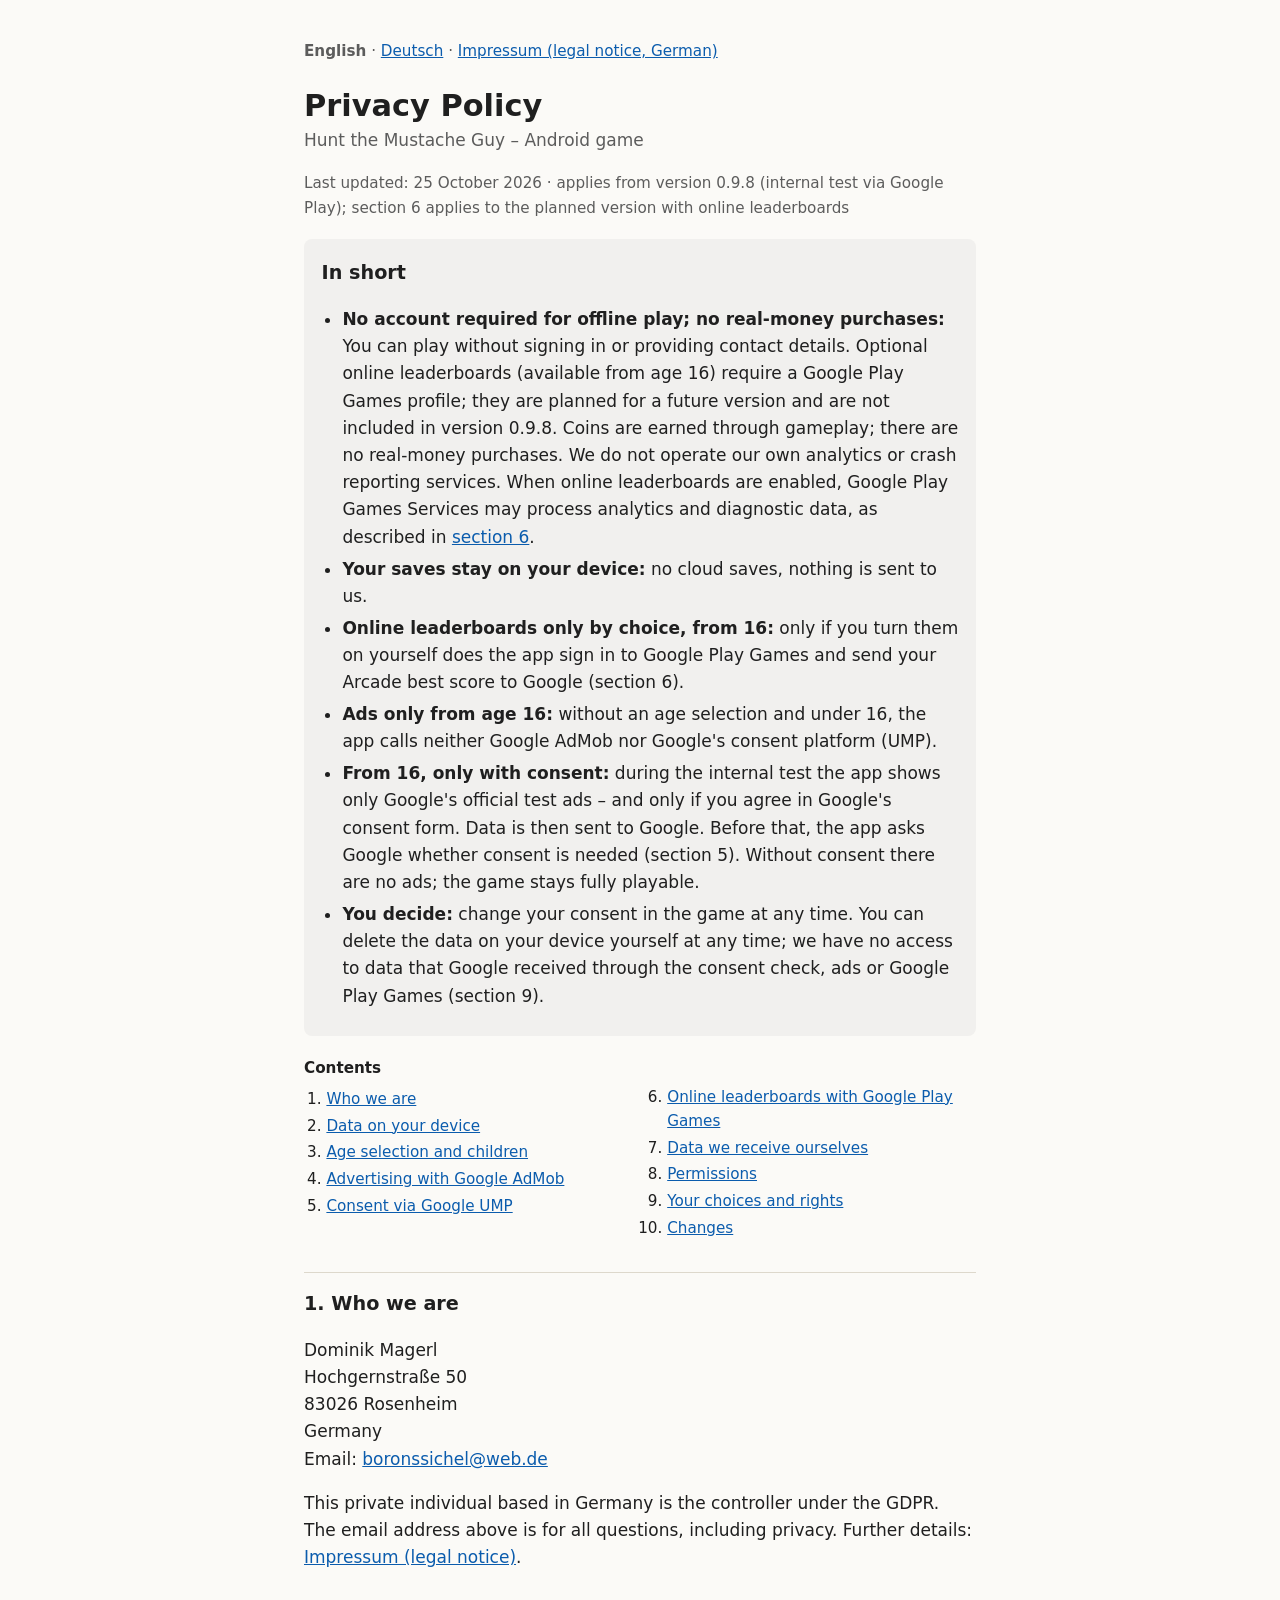
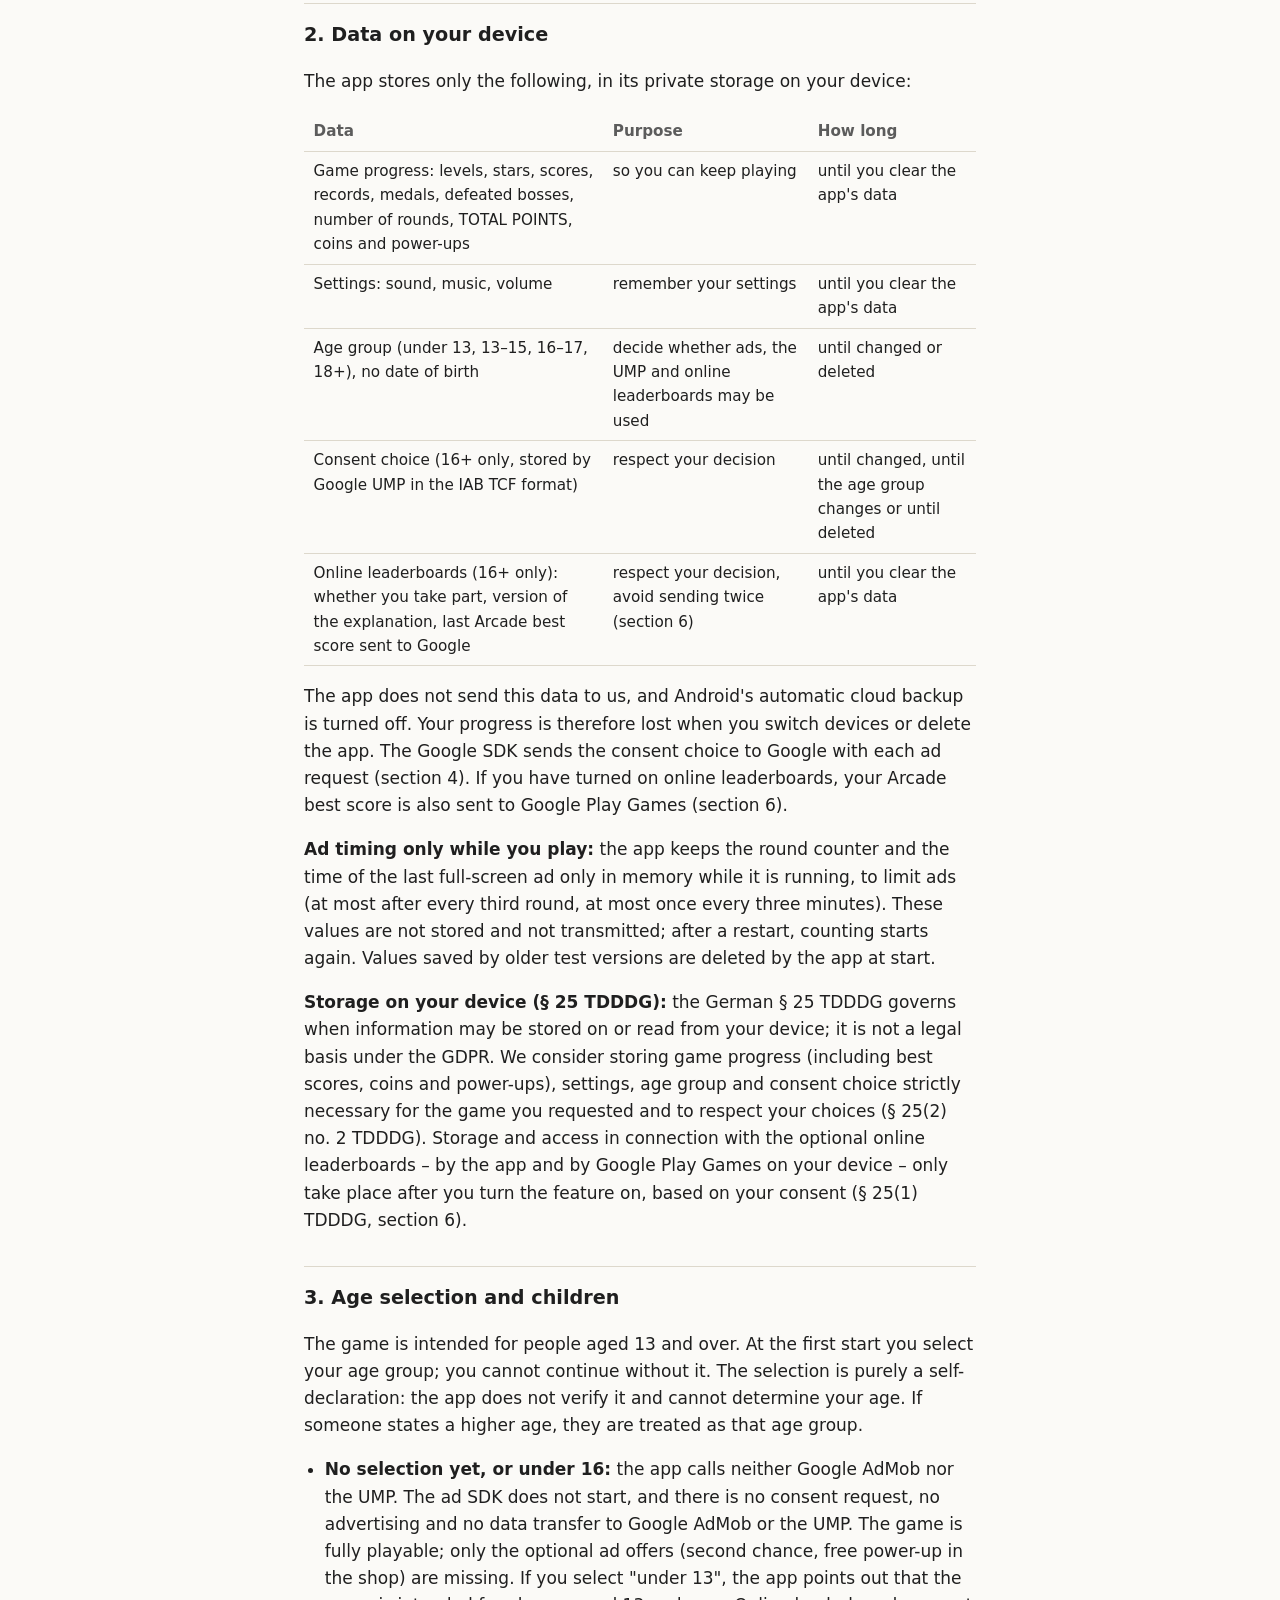
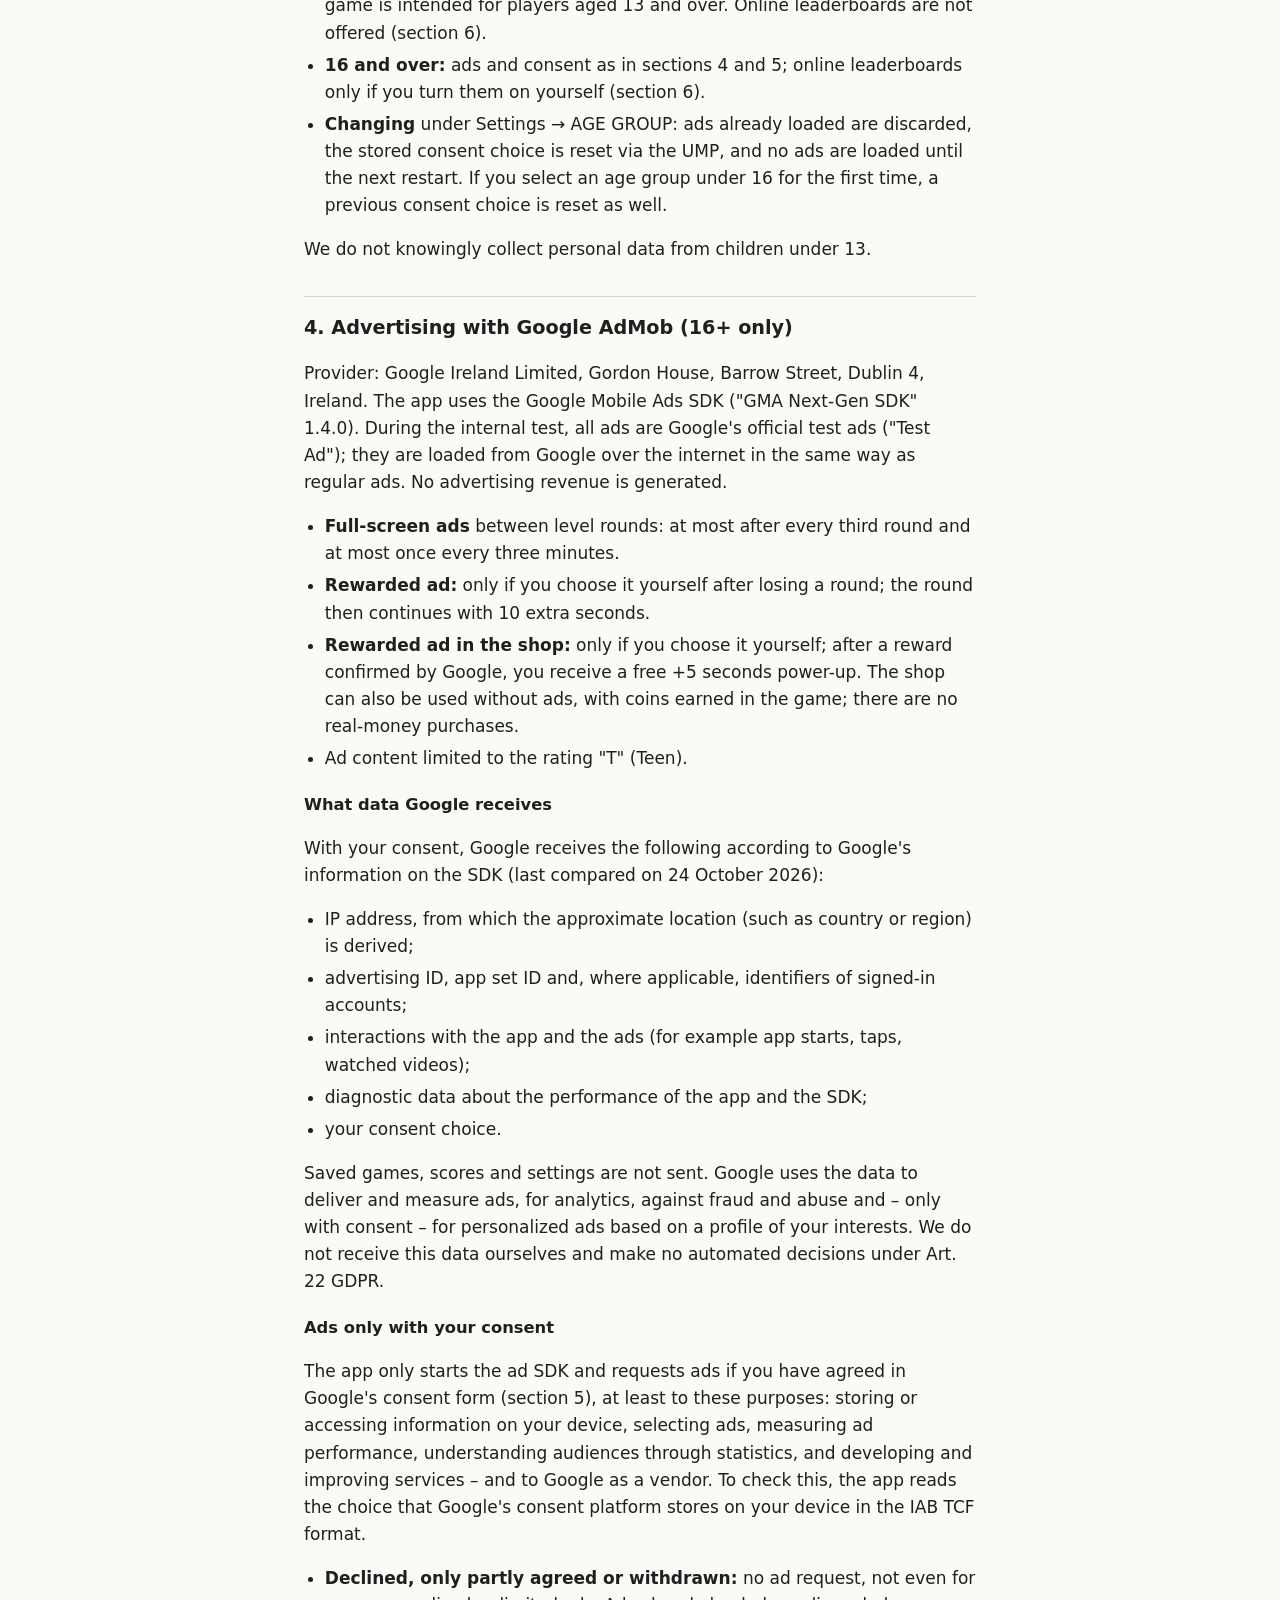
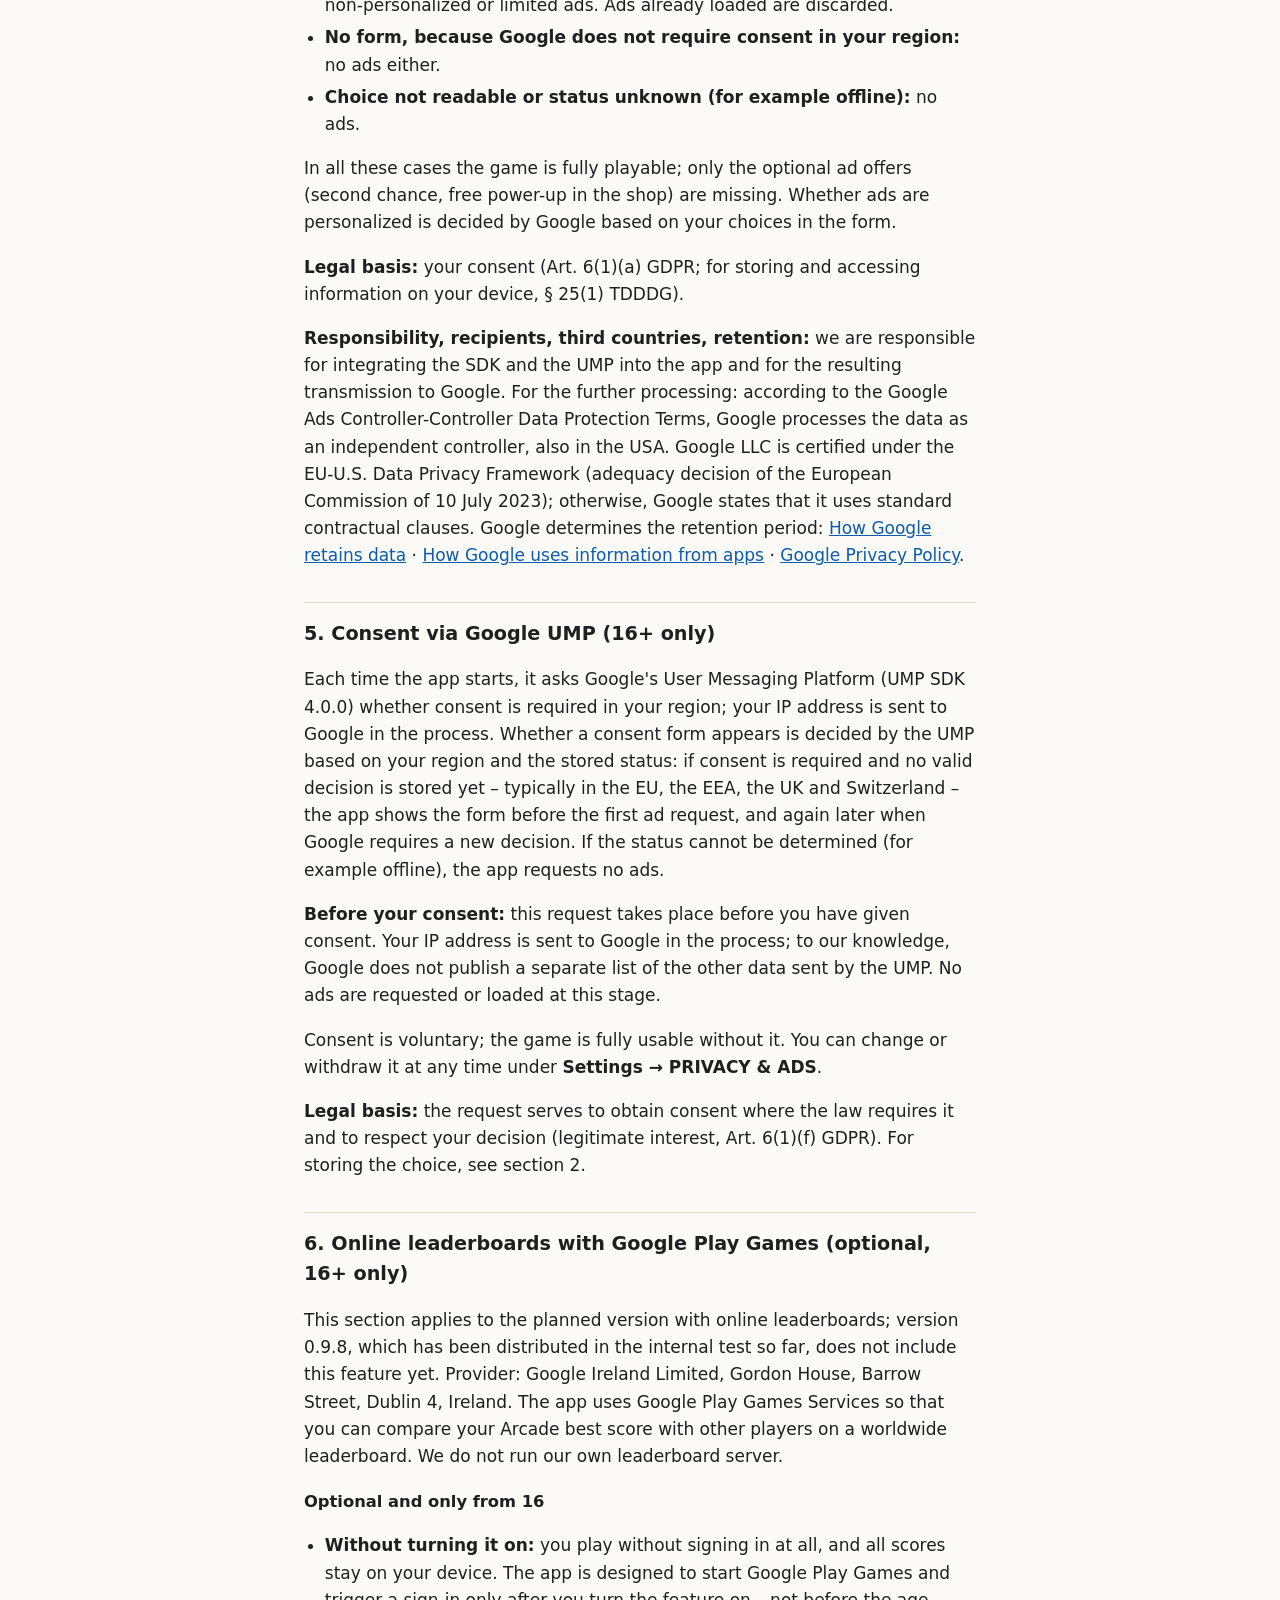
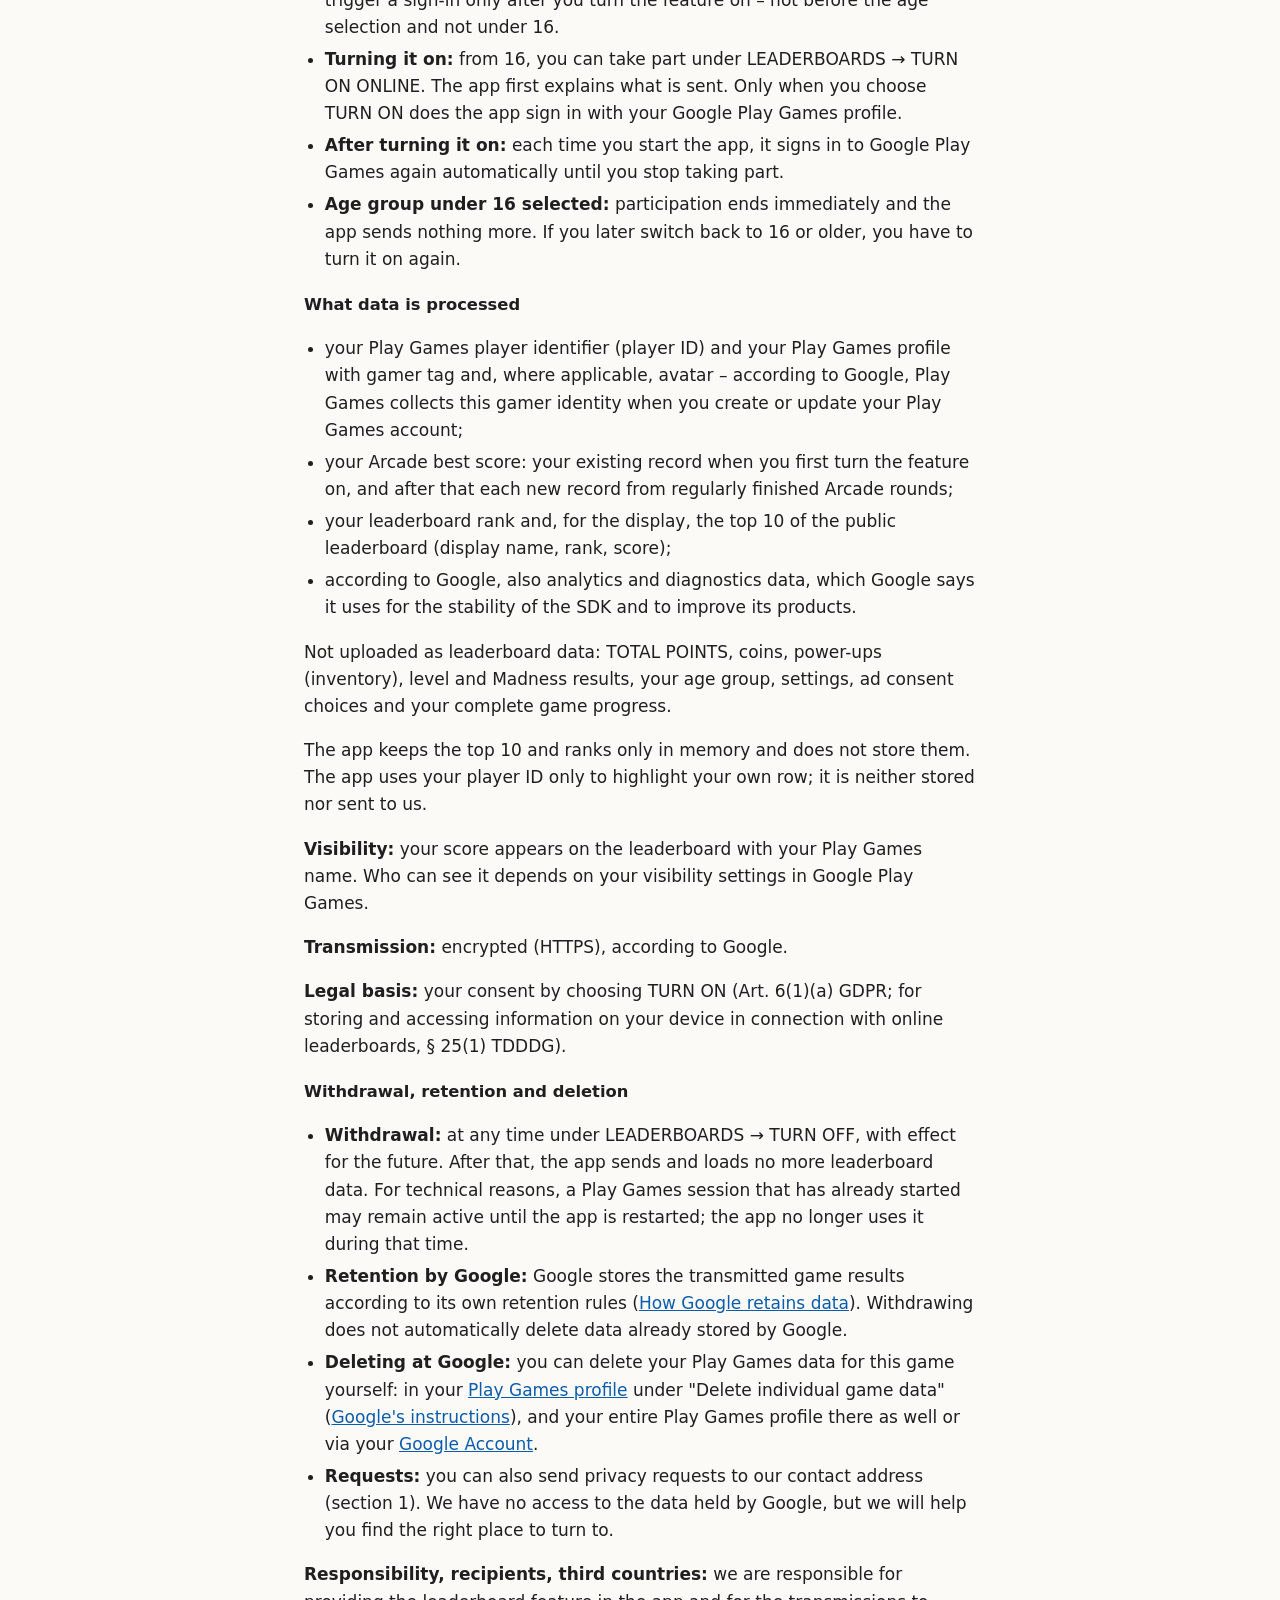
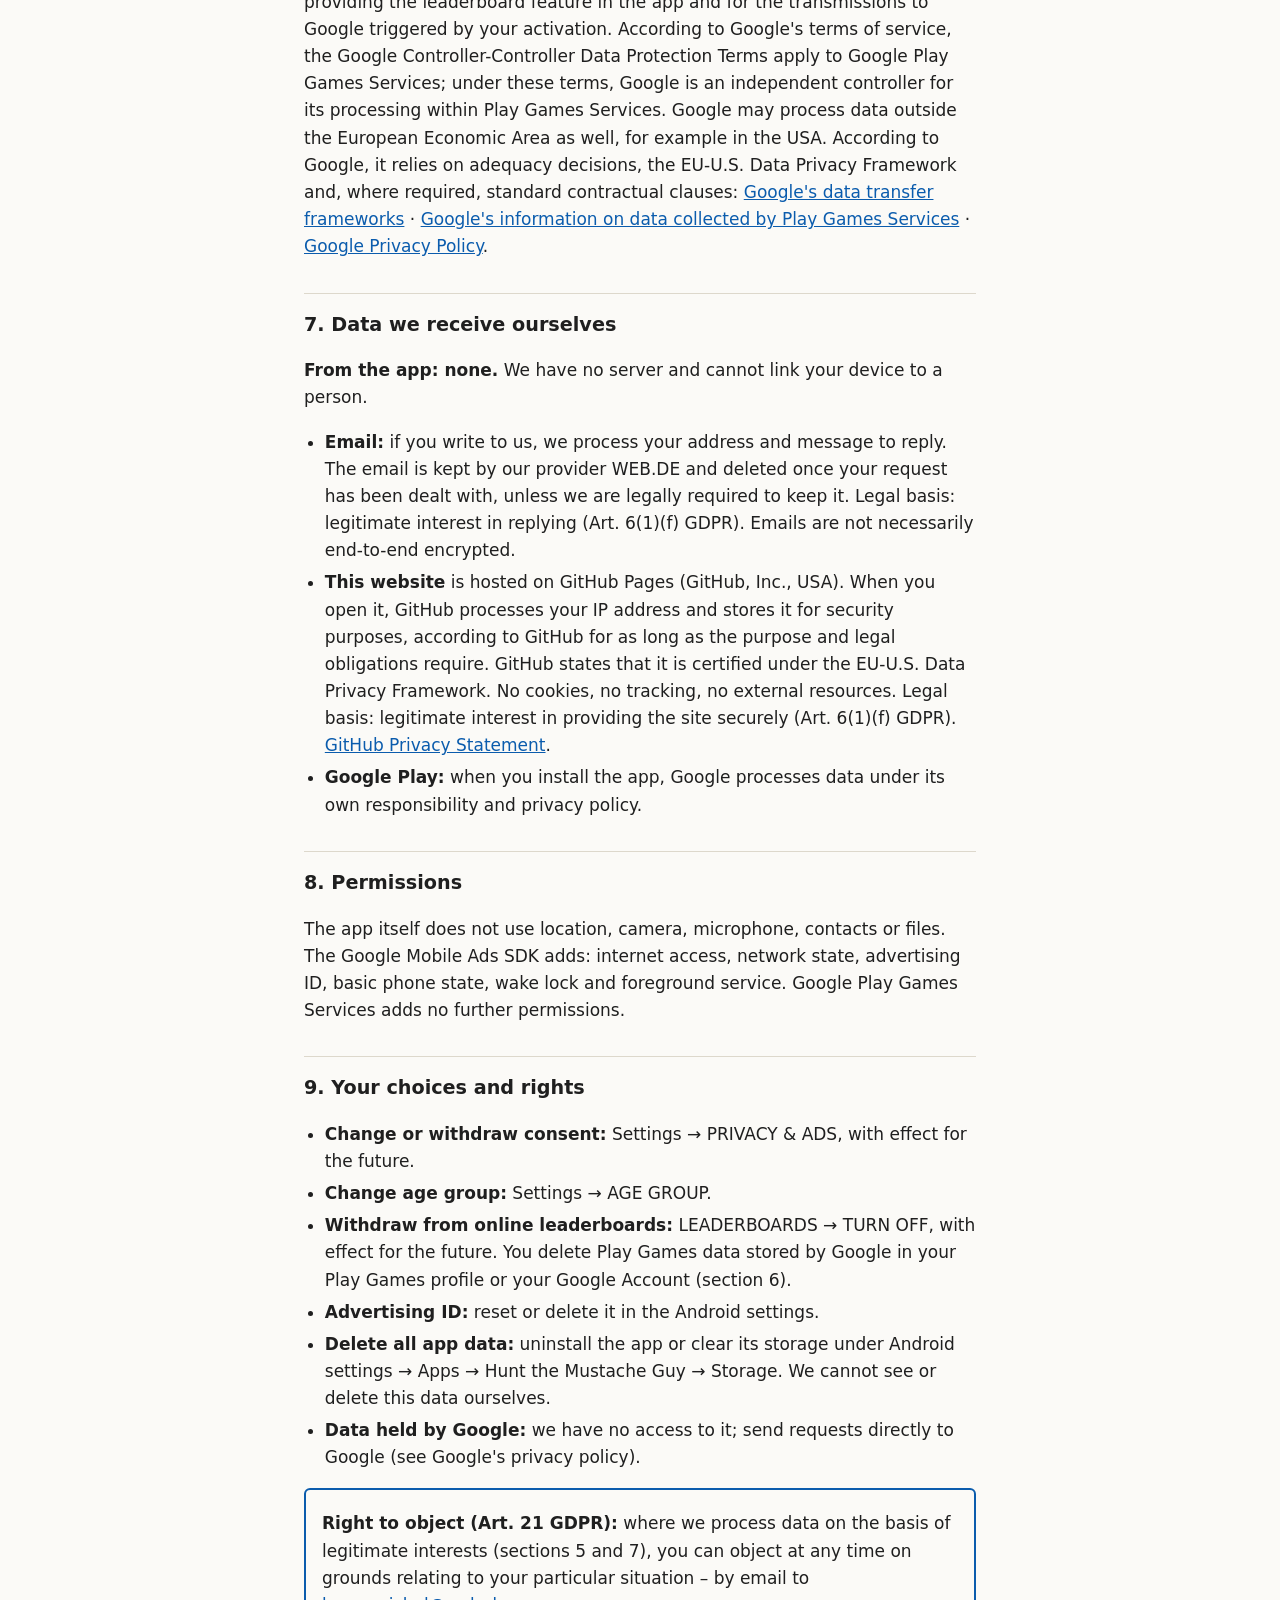
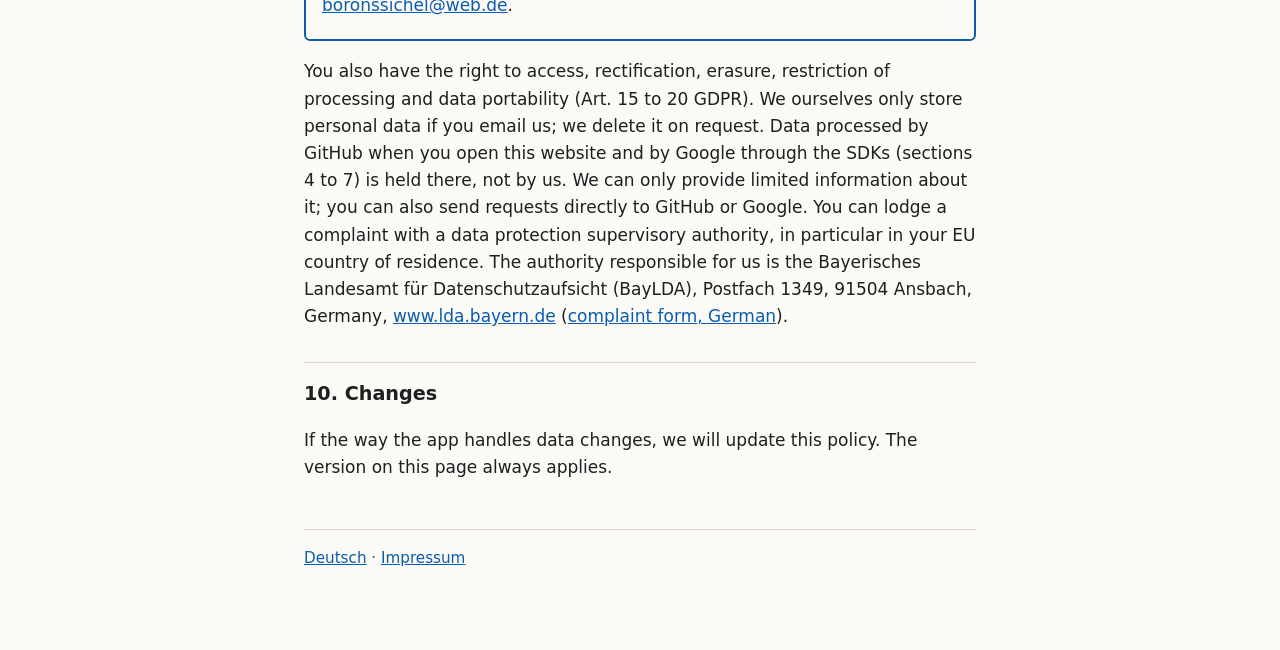
==== commit 54d79a82: "Add files via upload" ====
--- a/index.html
+++ b/index.html
@@ -18,9 +18,13 @@
 <div class="summary">
 <h2>In short</h2>
 <ul>
-<li><strong>No account needed, no purchases:</strong> you do not have to sign in or enter contact
-details. There are no real-money purchases; you earn coins only by playing. The app itself uses
-no analytics and no crash reporting services.</li>
+<li><strong>No account required for offline play; no real-money purchases:</strong> You can play
+without signing in or providing contact details. Optional online leaderboards (available from
+age 16) require a Google Play Games profile; they are planned for a future version and are not
+included in version 0.9.8. Coins are earned through gameplay; there are no real-money purchases.
+We do not operate our own analytics or crash reporting services. When online leaderboards are
+enabled, Google Play Games Services may process analytics and diagnostic data, as described in
+<a href="#leaderboards">section 6</a>.</li>
 <li><strong>Your saves stay on your device:</strong> no cloud saves, nothing is sent to us.</li>
 <li><strong>Online leaderboards only by choice, from 16:</strong> only if you turn them on
 yourself does the app sign in to Google Play Games and send your Arcade best score to Google
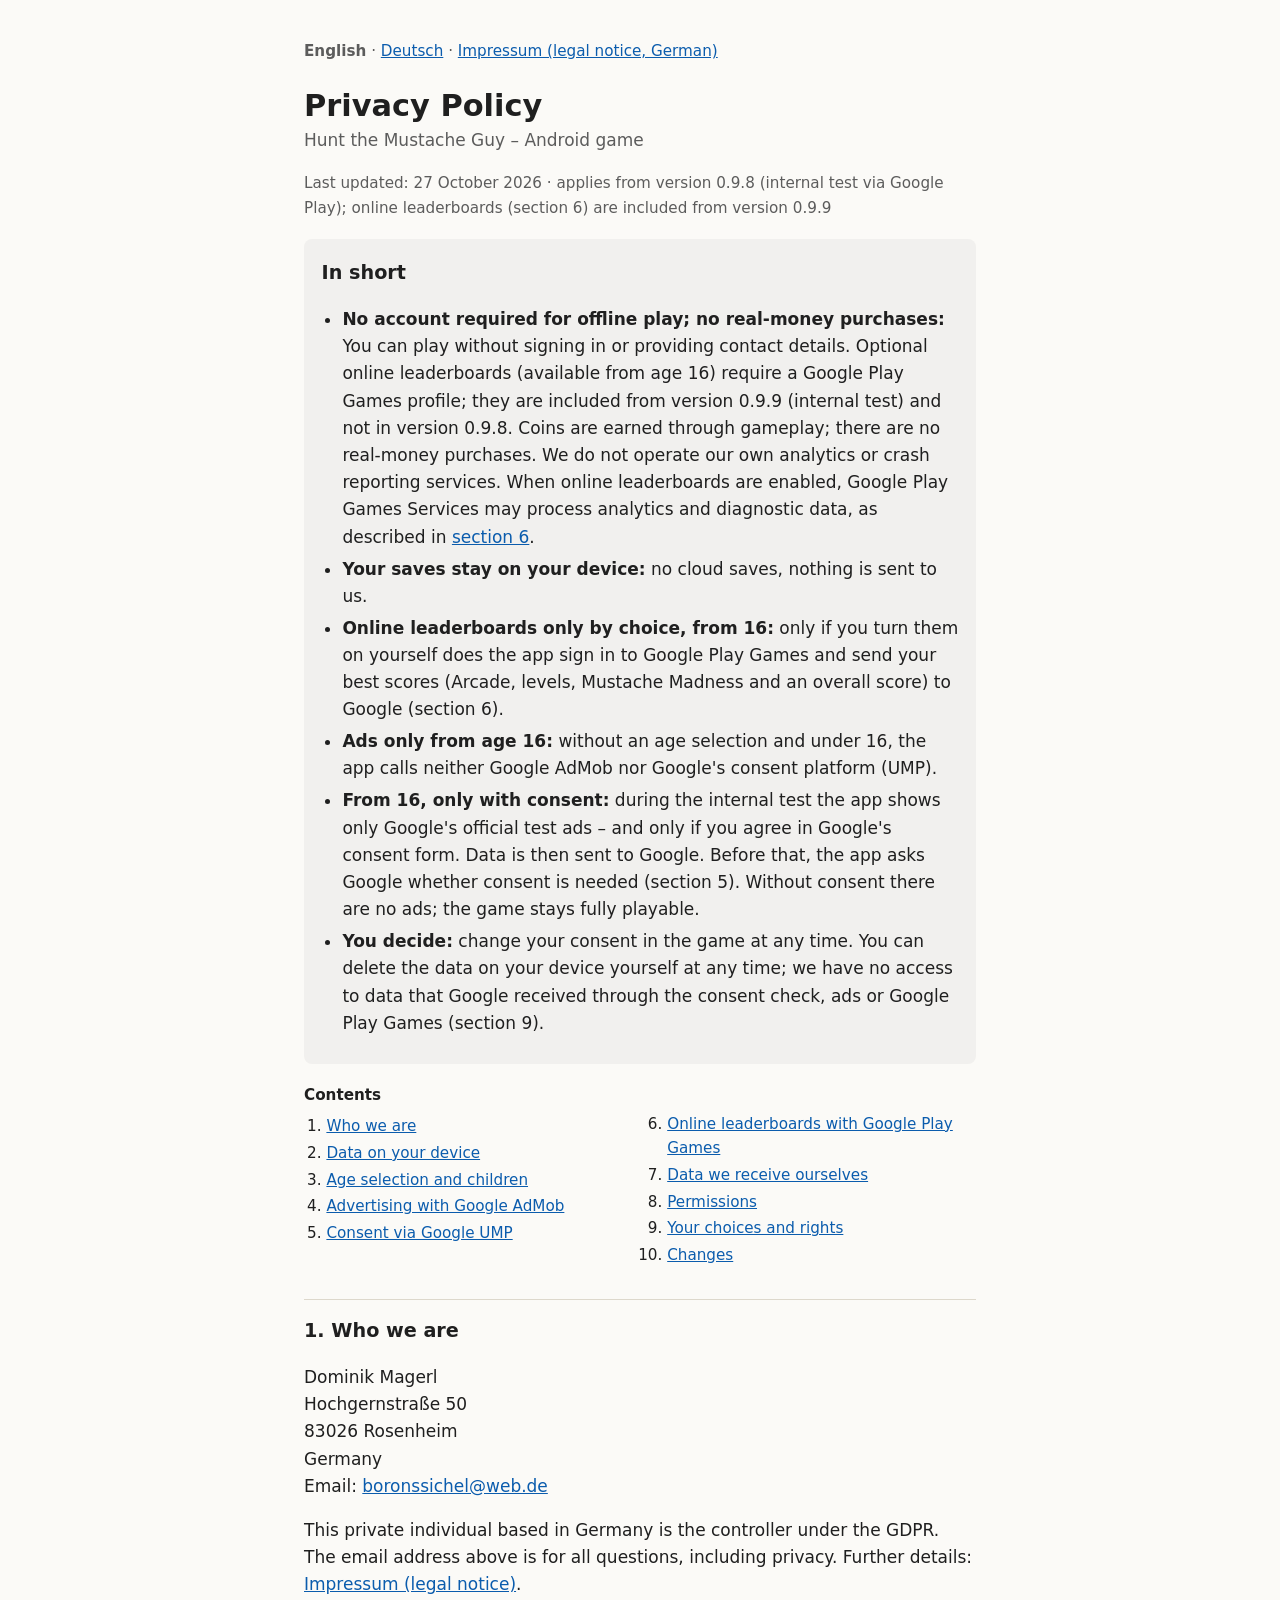
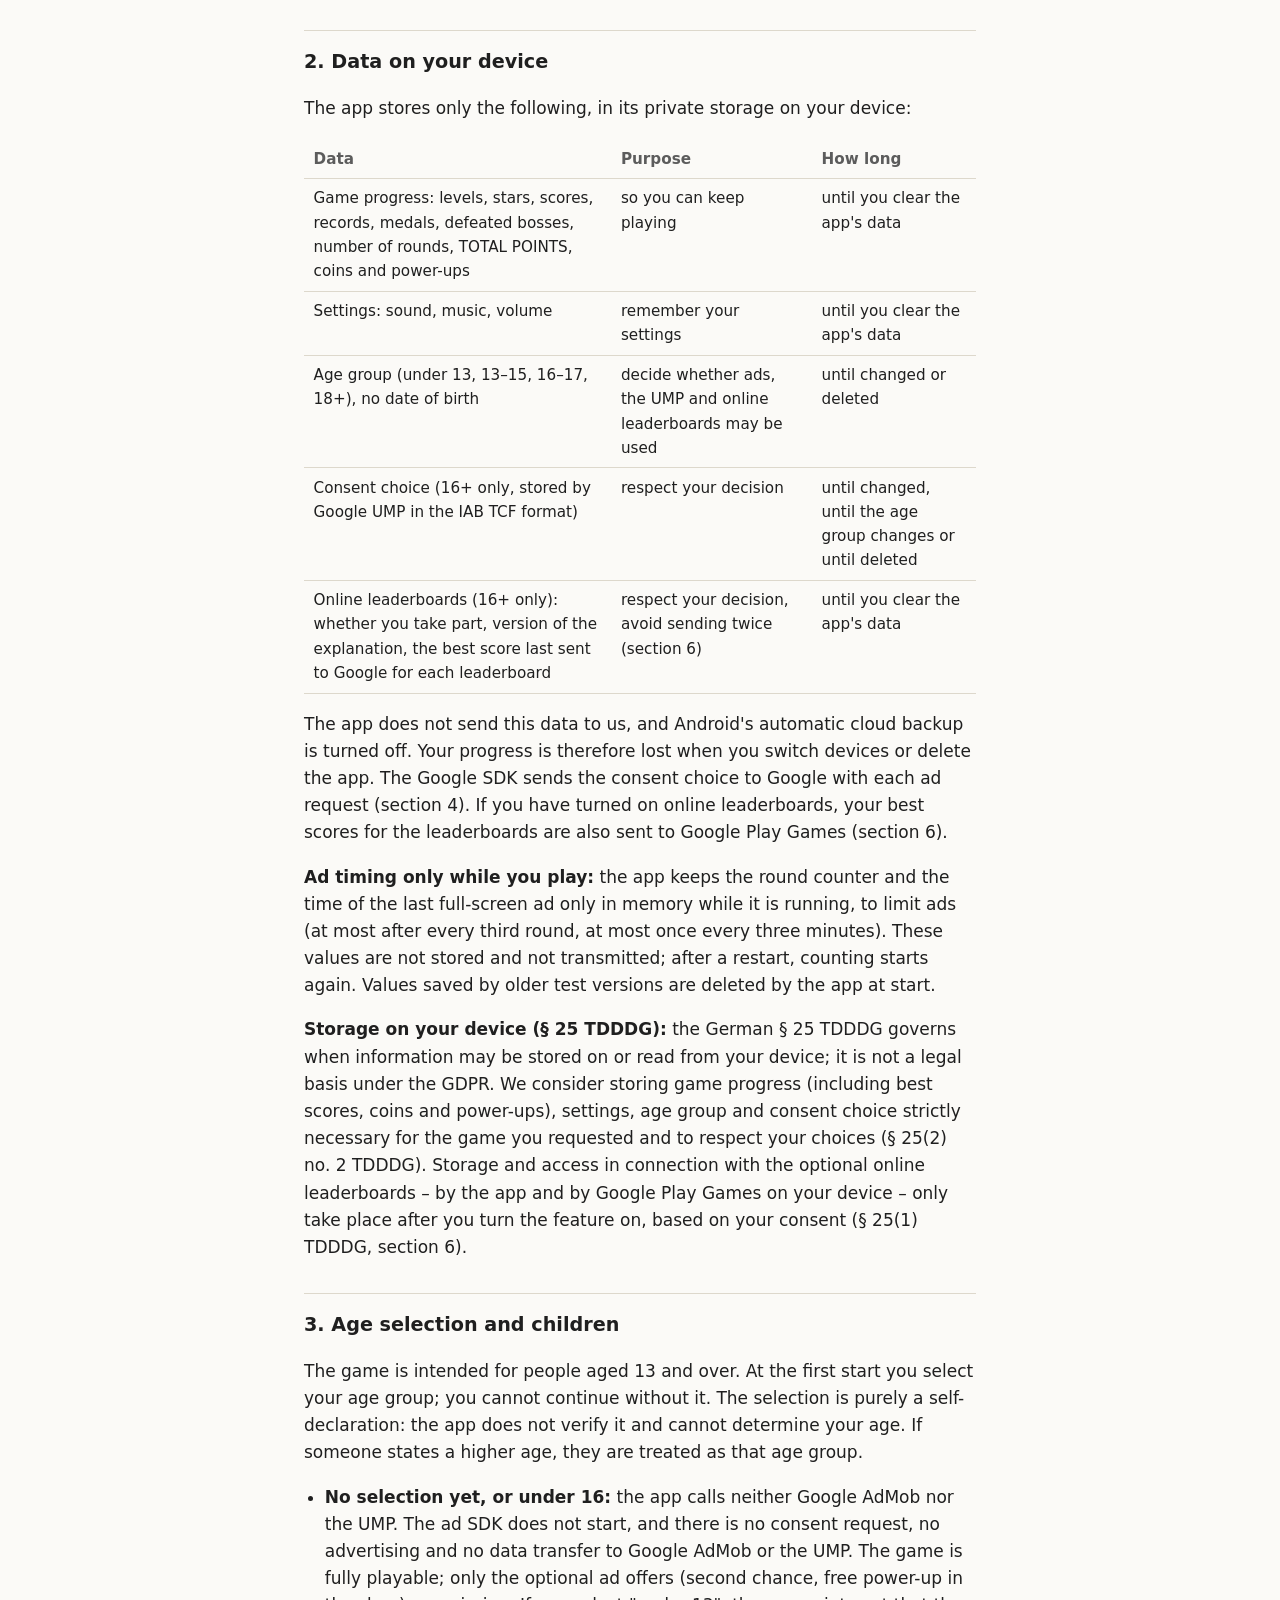
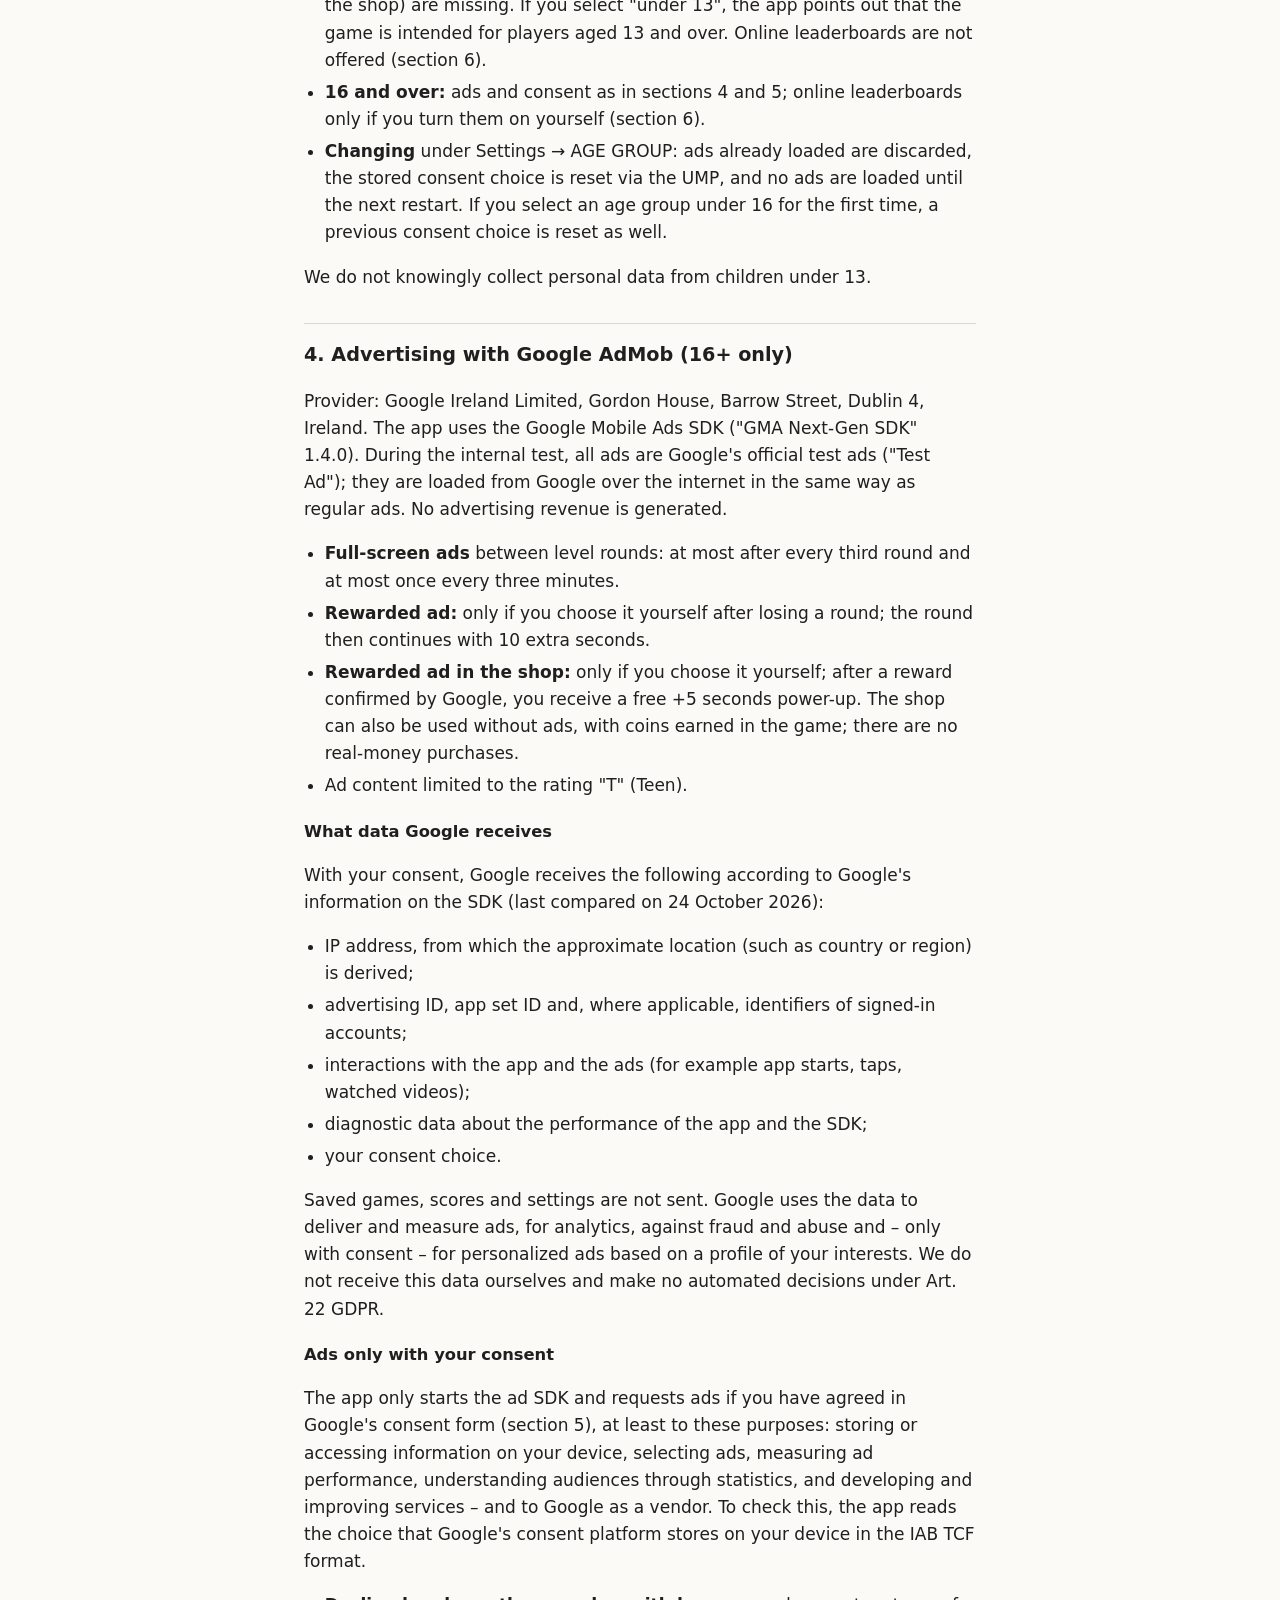
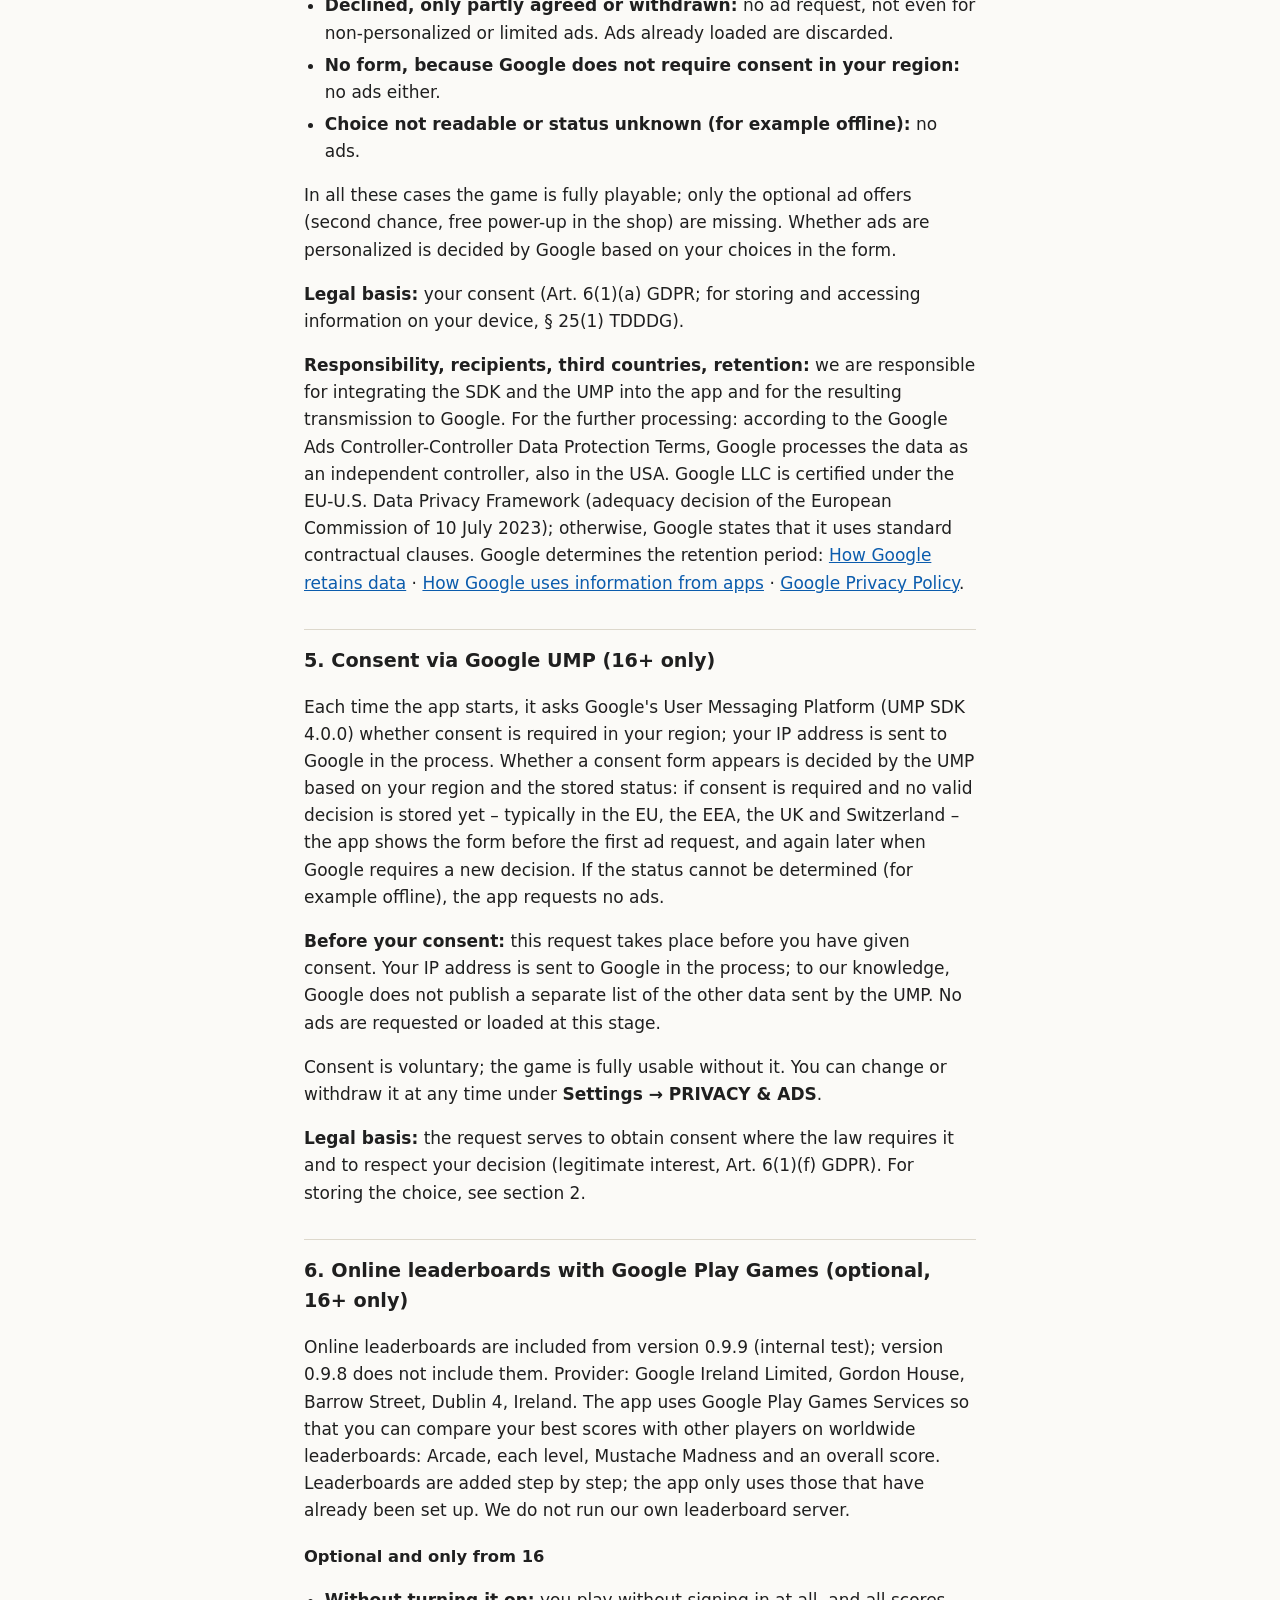
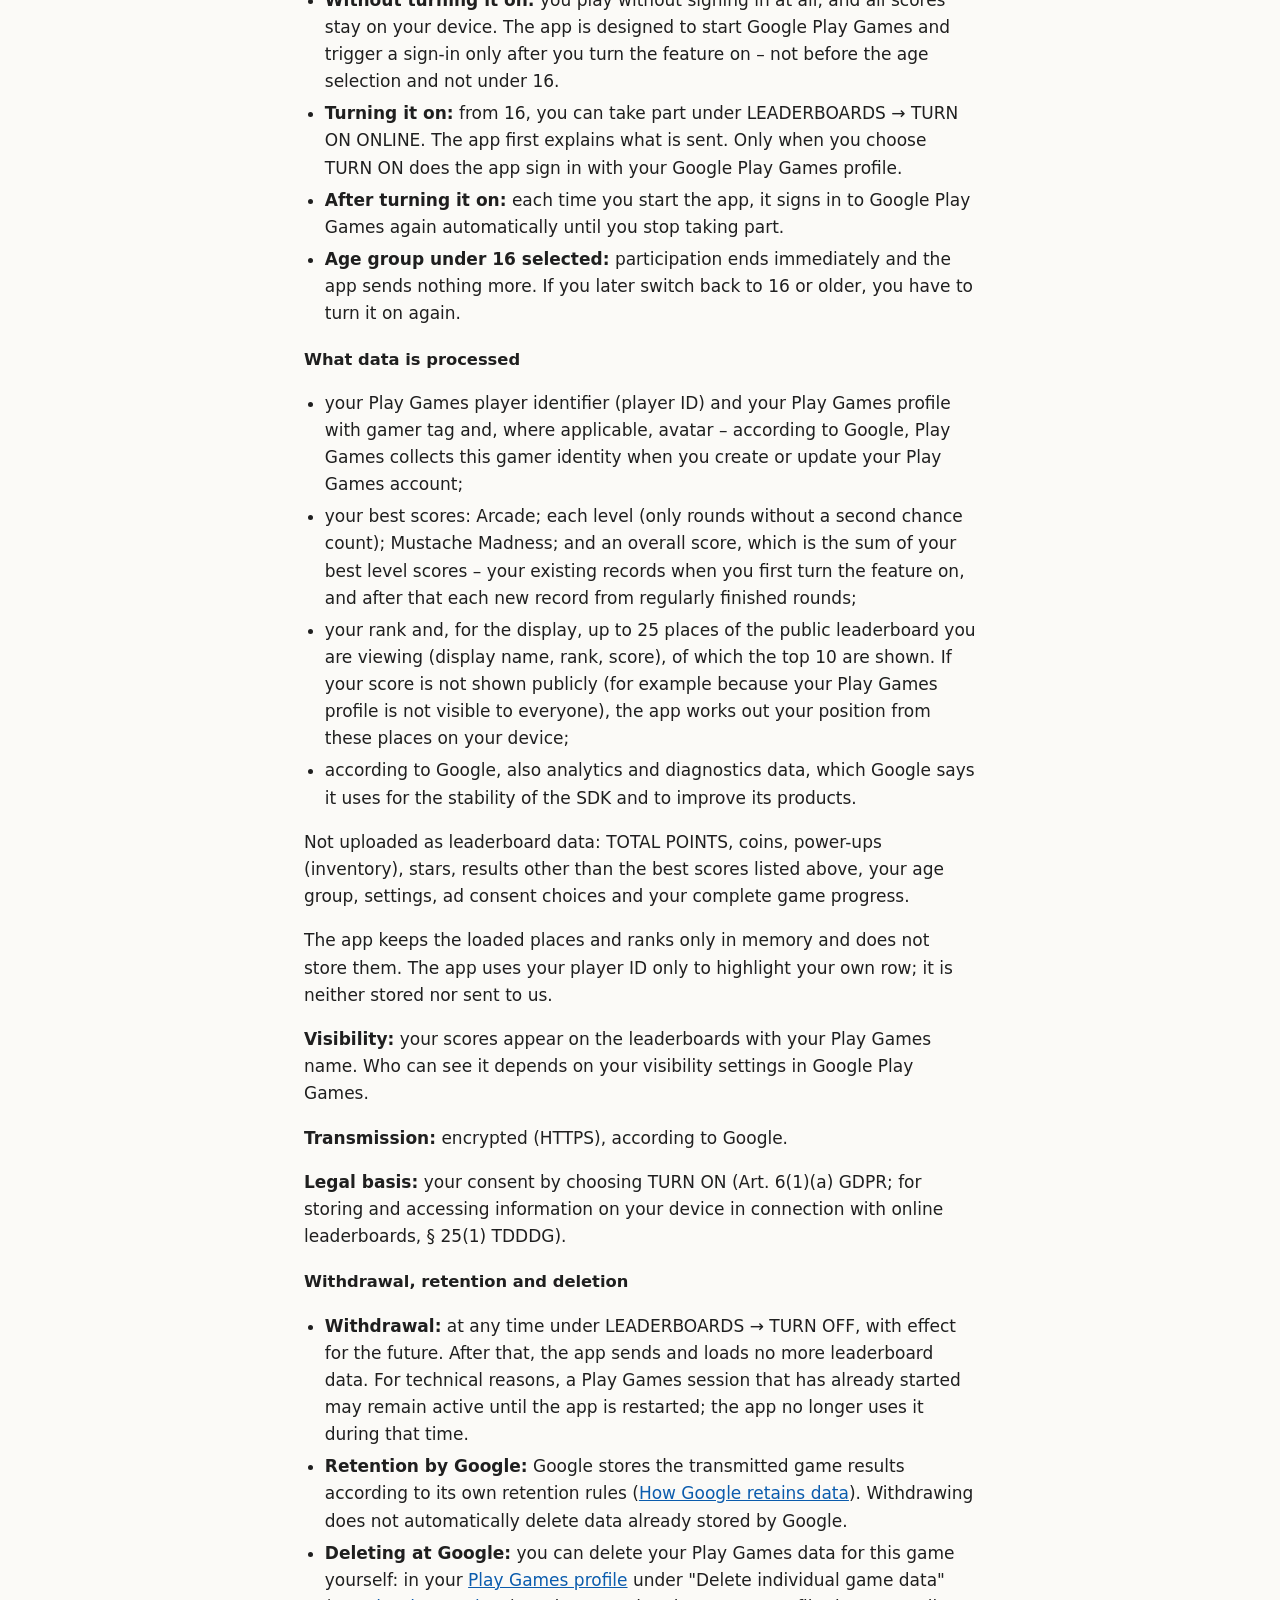
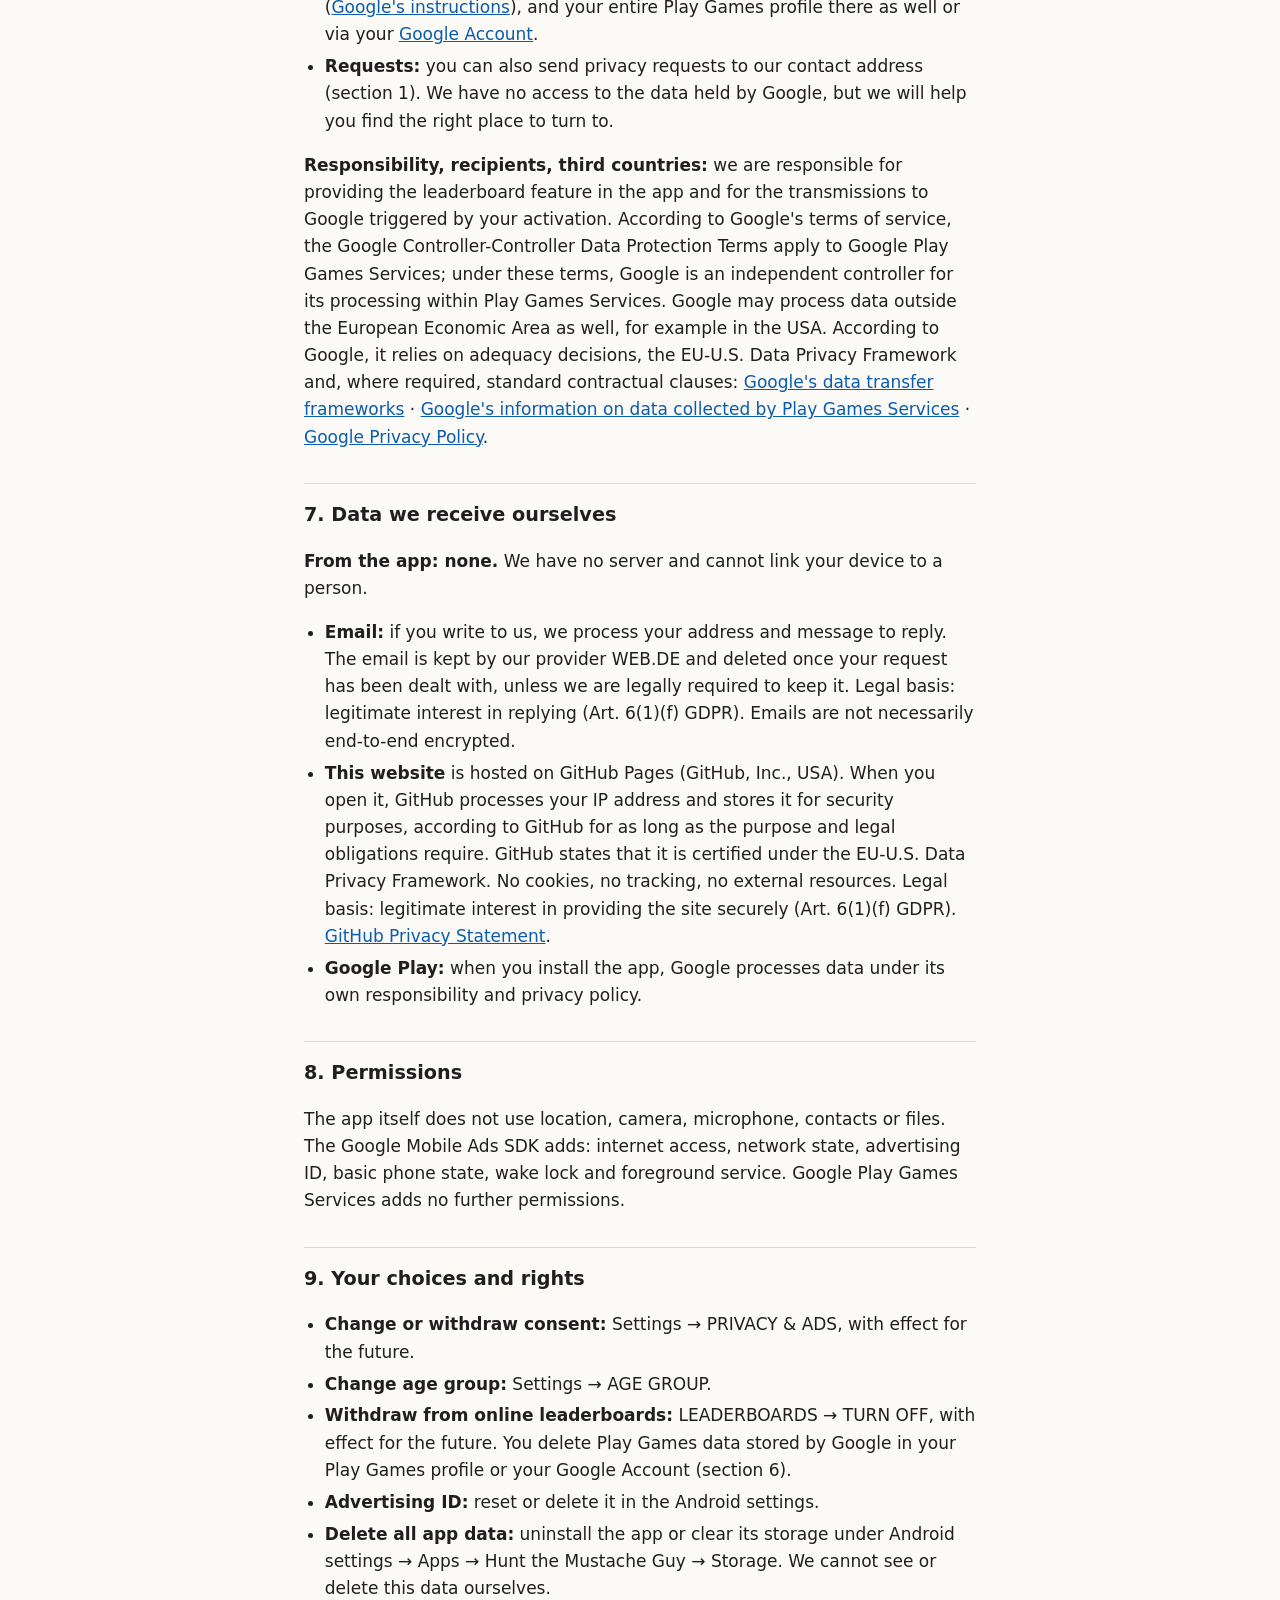
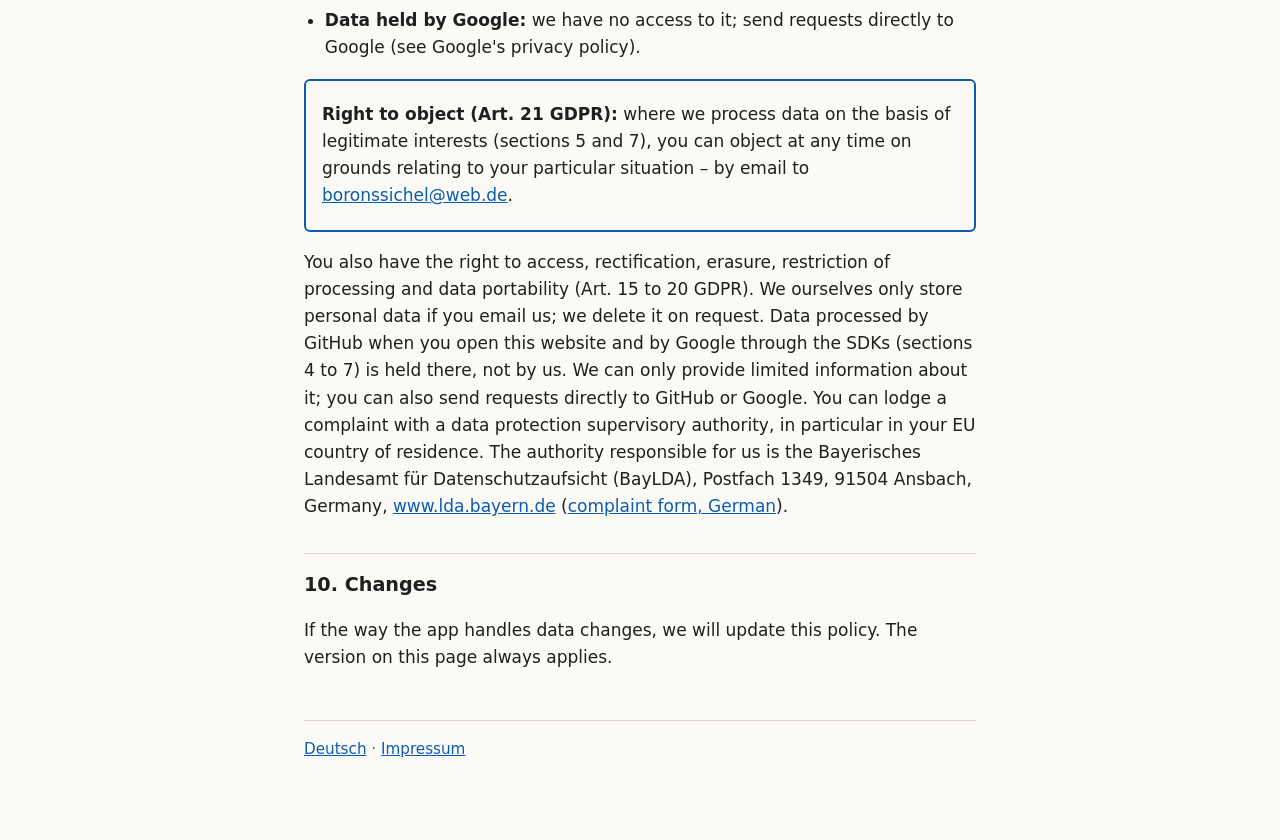
==== commit 68b8f36a: "Add files via upload" ====
--- a/index.html
+++ b/index.html
@@ -12,23 +12,23 @@
 
 <h1>Privacy Policy</h1>
 <p class="sub">Hunt the Mustache Guy – Android game</p>
-<p class="meta">Last updated: 25 October 2026 · applies from version 0.9.8 (internal test via Google
-Play); section 6 applies to the planned version with online leaderboards</p>
+<p class="meta">Last updated: 27 October 2026 · applies from version 0.9.8 (internal test via Google
+Play); online leaderboards (section 6) are included from version 0.9.9</p>
 
 <div class="summary">
 <h2>In short</h2>
 <ul>
 <li><strong>No account required for offline play; no real-money purchases:</strong> You can play
 without signing in or providing contact details. Optional online leaderboards (available from
-age 16) require a Google Play Games profile; they are planned for a future version and are not
-included in version 0.9.8. Coins are earned through gameplay; there are no real-money purchases.
+age 16) require a Google Play Games profile; they are included from version 0.9.9 (internal
+test) and not in version 0.9.8. Coins are earned through gameplay; there are no real-money purchases.
 We do not operate our own analytics or crash reporting services. When online leaderboards are
 enabled, Google Play Games Services may process analytics and diagnostic data, as described in
 <a href="#leaderboards">section 6</a>.</li>
 <li><strong>Your saves stay on your device:</strong> no cloud saves, nothing is sent to us.</li>
 <li><strong>Online leaderboards only by choice, from 16:</strong> only if you turn them on
-yourself does the app sign in to Google Play Games and send your Arcade best score to Google
-(section 6).</li>
+yourself does the app sign in to Google Play Games and send your best scores (Arcade, levels,
+Mustache Madness and an overall score) to Google (section 6).</li>
 <li><strong>Ads only from age 16:</strong> without an age selection and under 16, the app calls
 neither Google AdMob nor Google's consent platform (UMP).</li>
 <li><strong>From 16, only with consent:</strong> during the internal test the app shows only
@@ -79,15 +79,16 @@
 <tr><td>Settings: sound, music, volume</td><td data-label="Purpose">remember your settings</td><td data-label="How long">until you clear the app's data</td></tr>
 <tr><td>Age group (under 13, 13–15, 16–17, 18+), no date of birth</td><td data-label="Purpose">decide whether ads, the UMP and online leaderboards may be used</td><td data-label="How long">until changed or deleted</td></tr>
 <tr><td>Consent choice (16+ only, stored by Google UMP in the IAB TCF format)</td><td data-label="Purpose">respect your decision</td><td data-label="How long">until changed, until the age group changes or until deleted</td></tr>
-<tr><td>Online leaderboards (16+ only): whether you take part, version of the explanation, last
-Arcade best score sent to Google</td><td data-label="Purpose">respect your decision, avoid sending
+<tr><td>Online leaderboards (16+ only): whether you take part, version of the explanation, the
+best score last sent to Google for each leaderboard</td><td data-label="Purpose">respect your decision, avoid sending
 twice (section 6)</td><td data-label="How long">until you clear the app's data</td></tr>
 </tbody>
 </table>
 <p>The app does not send this data to us, and Android's automatic cloud backup is turned off.
 Your progress is therefore lost when you switch devices or delete the app. The Google SDK sends
 the consent choice to Google with each ad request (section 4). If you have turned on online
-leaderboards, your Arcade best score is also sent to Google Play Games (section 6).</p>
+leaderboards, your best scores for the leaderboards are also sent to Google Play Games
+(section 6).</p>
 <p><strong>Ad timing only while you play:</strong> the app keeps the round counter and the time
 of the last full-screen ad only in memory while it is running, to limit ads (at most after every
 third round, at most once every three minutes). These values are not stored and not
@@ -198,11 +199,12 @@
 see section 2.</p>
 
 <h2 id="leaderboards">6. Online leaderboards with Google Play Games (optional, 16+ only)</h2>
-<p>This section applies to the planned version with online leaderboards; version 0.9.8, which has
-been distributed in the internal test so far, does not include this feature yet. Provider:
-Google Ireland Limited, Gordon House, Barrow Street, Dublin 4, Ireland. The app uses Google Play
-Games Services so that you can compare your Arcade best score with other players on a worldwide
-leaderboard. We do not run our own leaderboard server.</p>
+<p>Online leaderboards are included from version 0.9.9 (internal test); version 0.9.8 does not
+include them. Provider: Google Ireland Limited, Gordon House, Barrow Street, Dublin 4, Ireland.
+The app uses Google Play Games Services so that you can compare your best scores with other
+players on worldwide leaderboards: Arcade, each level, Mustache Madness and an overall score.
+Leaderboards are added step by step; the app only uses those that have already been set up. We
+do not run our own leaderboard server.</p>
 <h3>Optional and only from 16</h3>
 <ul>
 <li><strong>Without turning it on:</strong> you play without signing in at all, and all scores
@@ -221,19 +223,23 @@
 <li>your Play Games player identifier (player ID) and your Play Games profile with gamer tag and,
 where applicable, avatar – according to Google, Play Games collects this gamer identity when you
 create or update your Play Games account;</li>
-<li>your Arcade best score: your existing record when you first turn the feature on, and after
-that each new record from regularly finished Arcade rounds;</li>
-<li>your leaderboard rank and, for the display, the top 10 of the public leaderboard (display
-name, rank, score);</li>
+<li>your best scores: Arcade; each level (only rounds without a second chance count); Mustache
+Madness; and an overall score, which is the sum of your best level scores – your existing records
+when you first turn the feature on, and after that each new record from regularly finished
+rounds;</li>
+<li>your rank and, for the display, up to 25 places of the public leaderboard you are viewing
+(display name, rank, score), of which the top 10 are shown. If your score is not shown publicly
+(for example because your Play Games profile is not visible to everyone), the app works out your
+position from these places on your device;</li>
 <li>according to Google, also analytics and diagnostics data, which Google says it uses for the
 stability of the SDK and to improve its products.</li>
 </ul>
-<p>Not uploaded as leaderboard data: TOTAL POINTS, coins, power-ups (inventory), level and
-Madness results, your age group, settings, ad consent choices and your complete game
-progress.</p>
-<p>The app keeps the top 10 and ranks only in memory and does not store them. The app uses your
-player ID only to highlight your own row; it is neither stored nor sent to us.</p>
-<p><strong>Visibility:</strong> your score appears on the leaderboard with your Play Games name.
+<p>Not uploaded as leaderboard data: TOTAL POINTS, coins, power-ups (inventory), stars, results
+other than the best scores listed above, your age group, settings, ad consent choices and your
+complete game progress.</p>
+<p>The app keeps the loaded places and ranks only in memory and does not store them. The app uses
+your player ID only to highlight your own row; it is neither stored nor sent to us.</p>
+<p><strong>Visibility:</strong> your scores appear on the leaderboards with your Play Games name.
 Who can see it depends on your visibility settings in Google Play Games.</p>
 <p><strong>Transmission:</strong> encrypted (HTTPS), according to Google.</p>
 <p><strong>Legal basis:</strong> your consent by choosing TURN ON (Art. 6(1)(a) GDPR; for storing
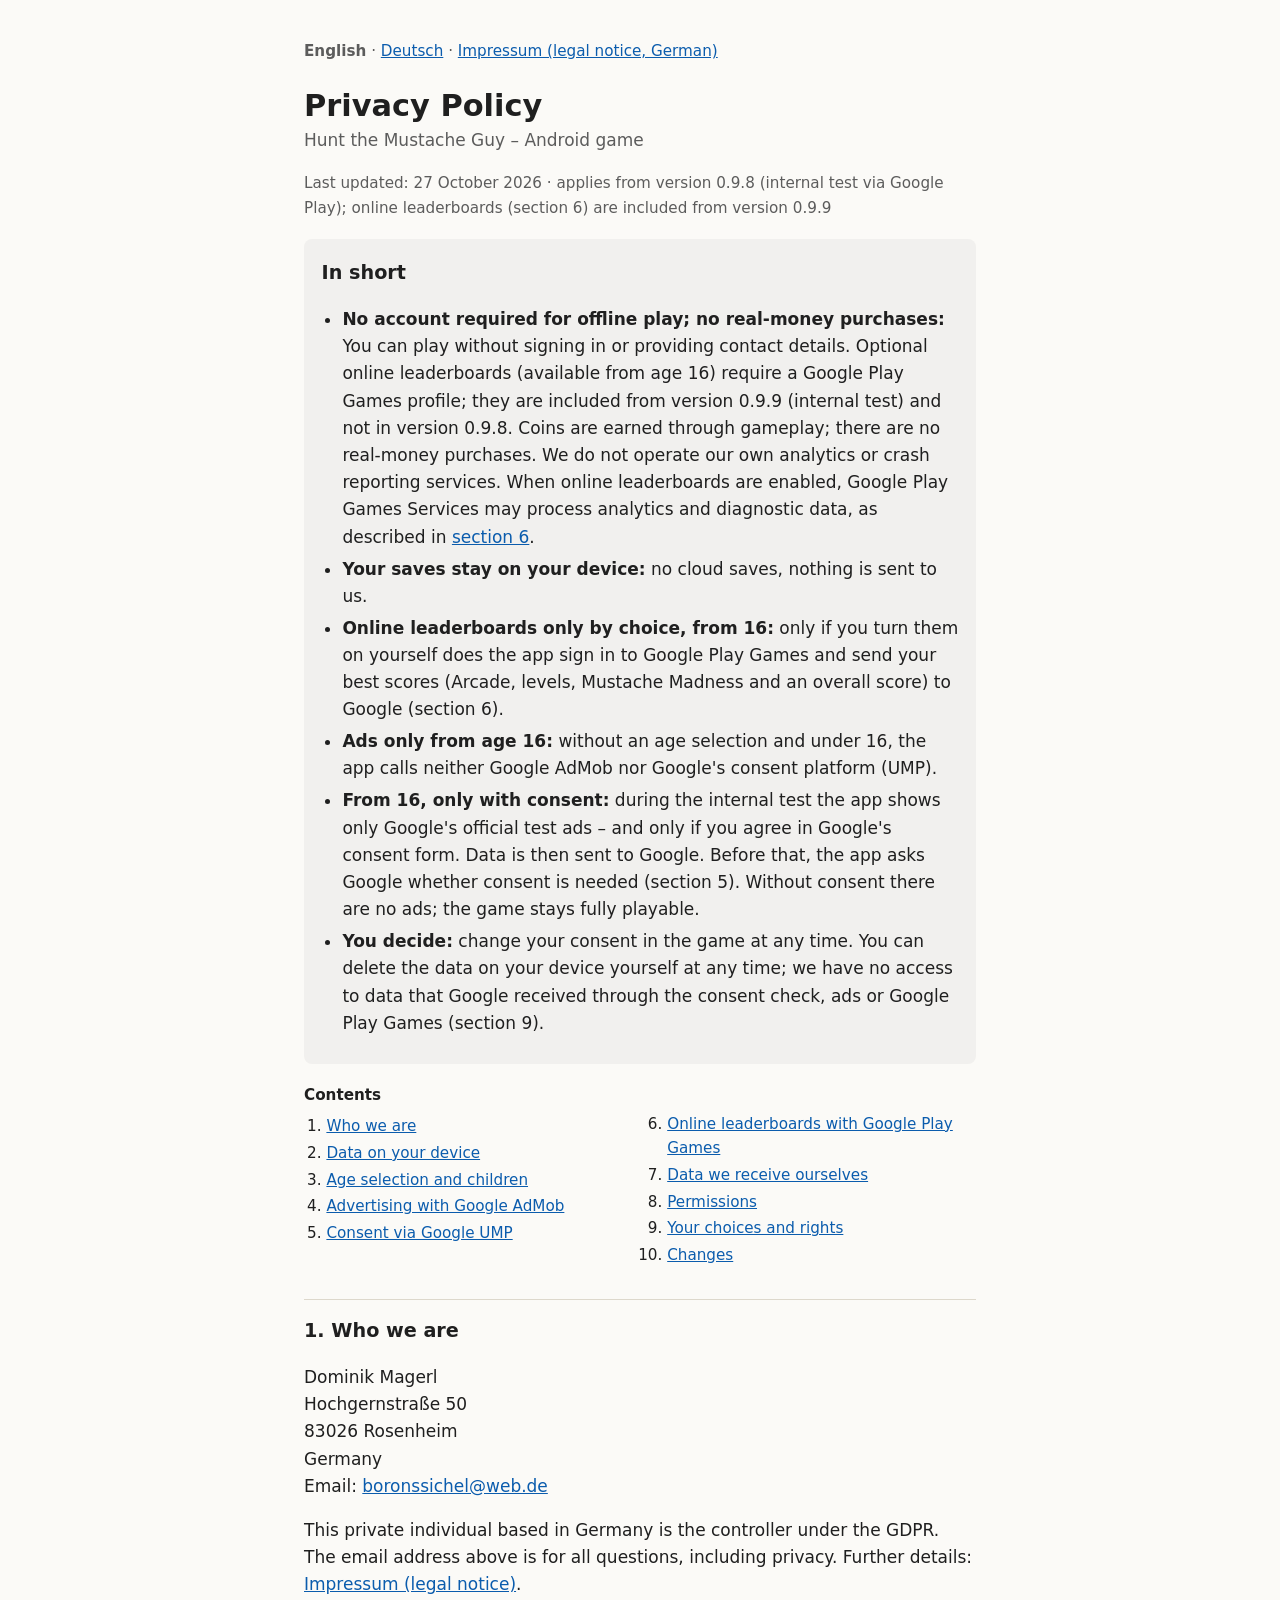
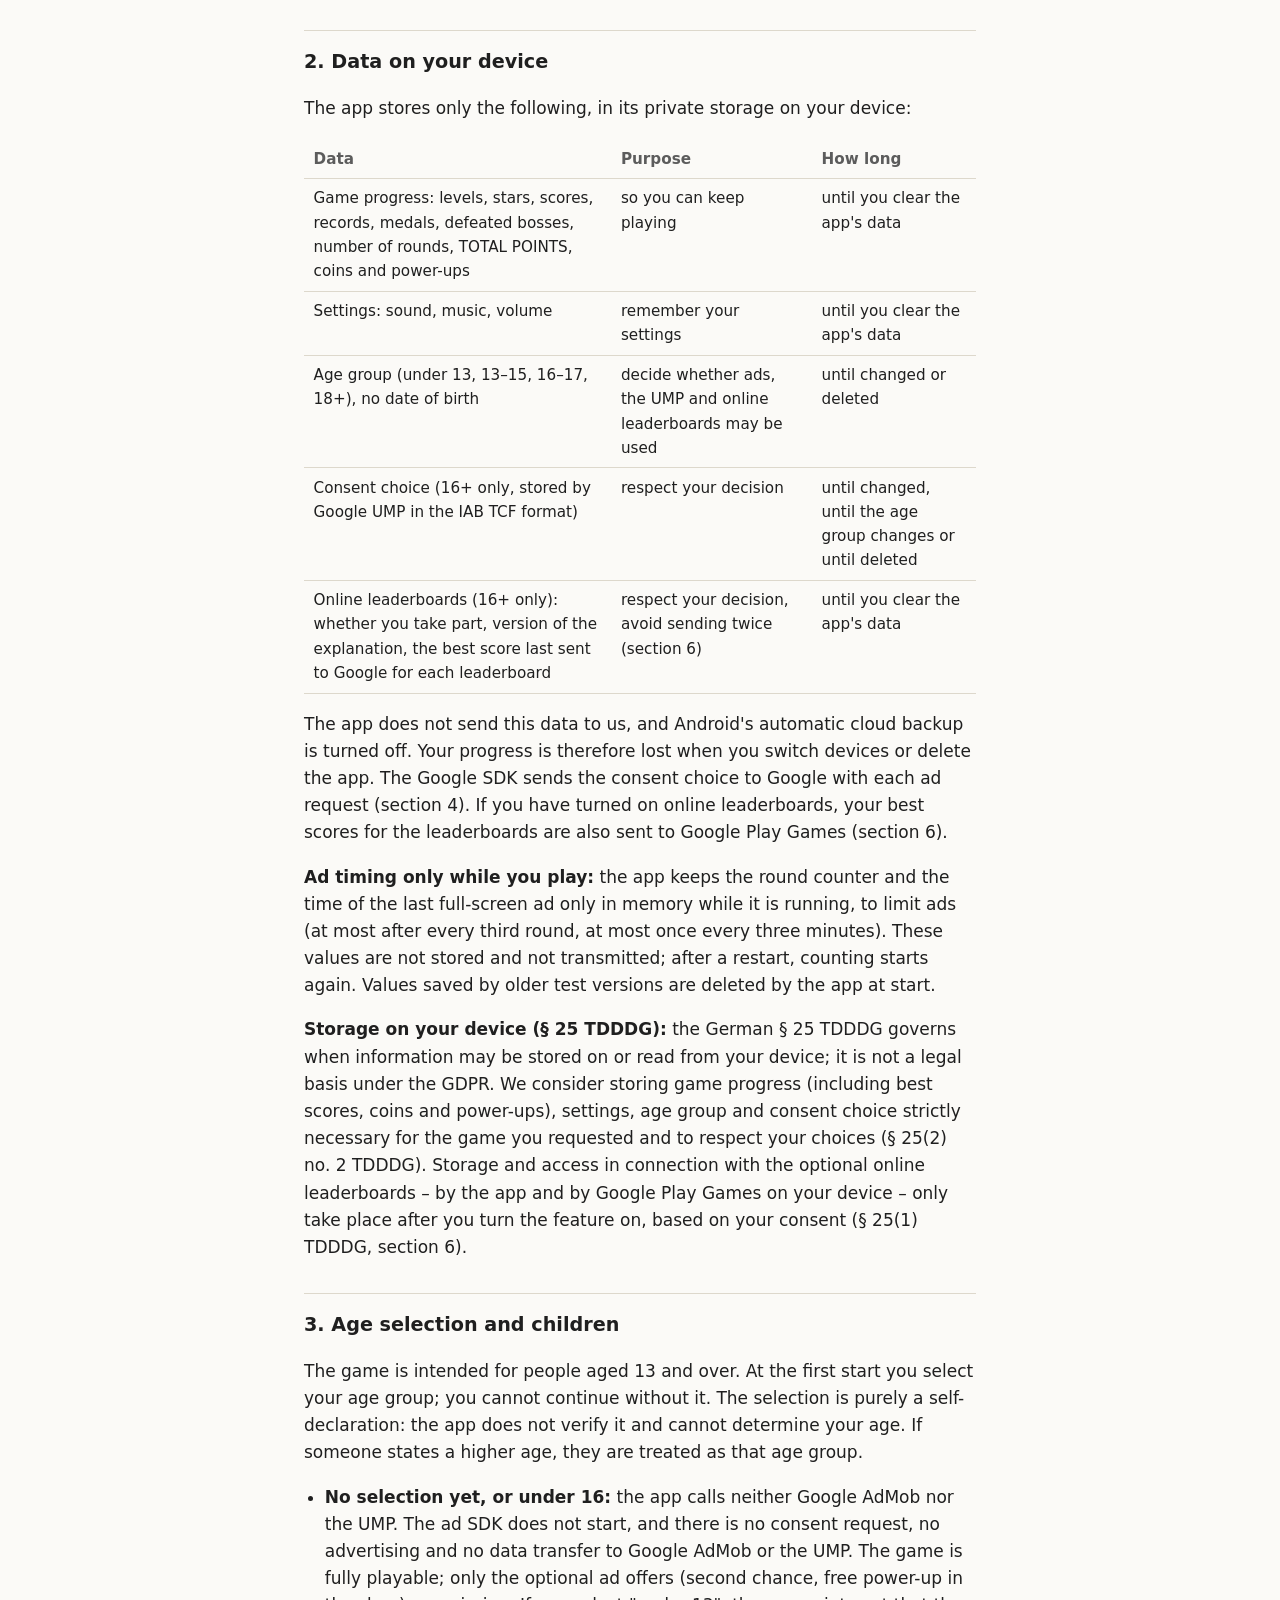
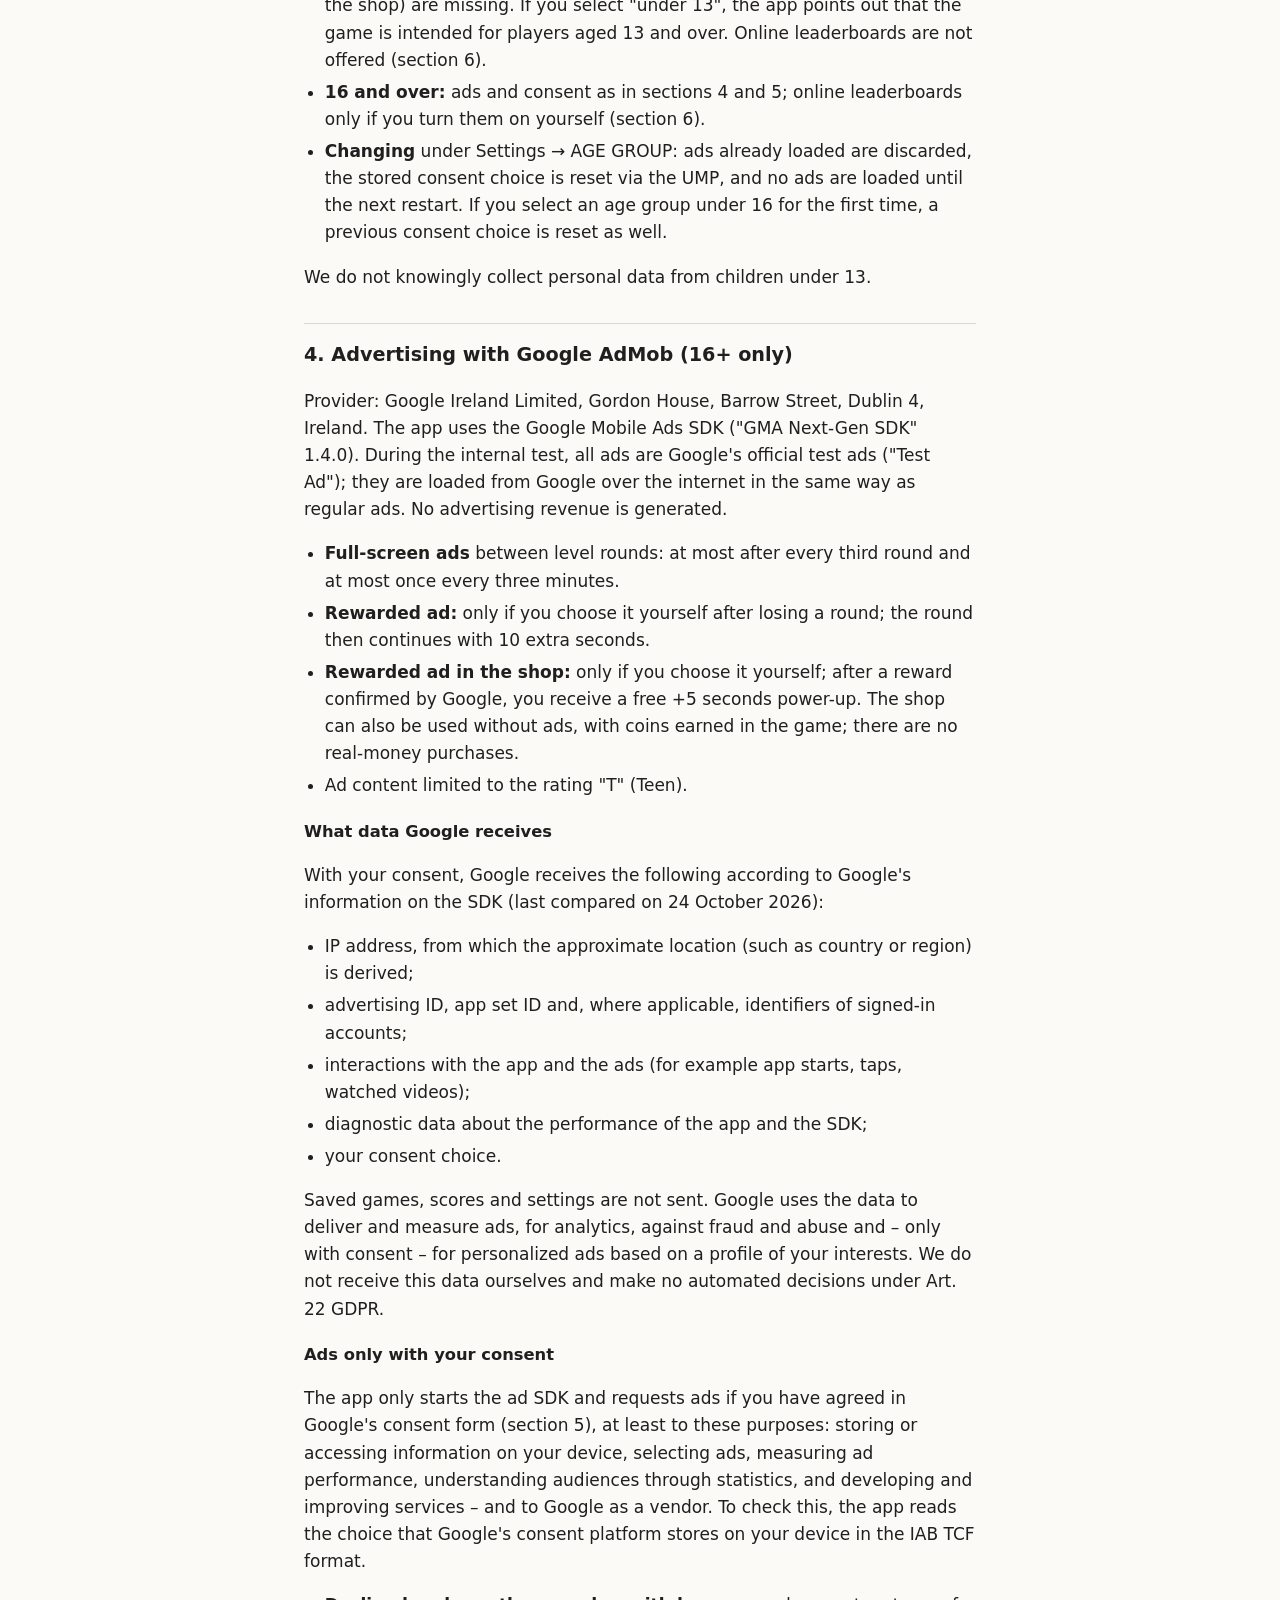
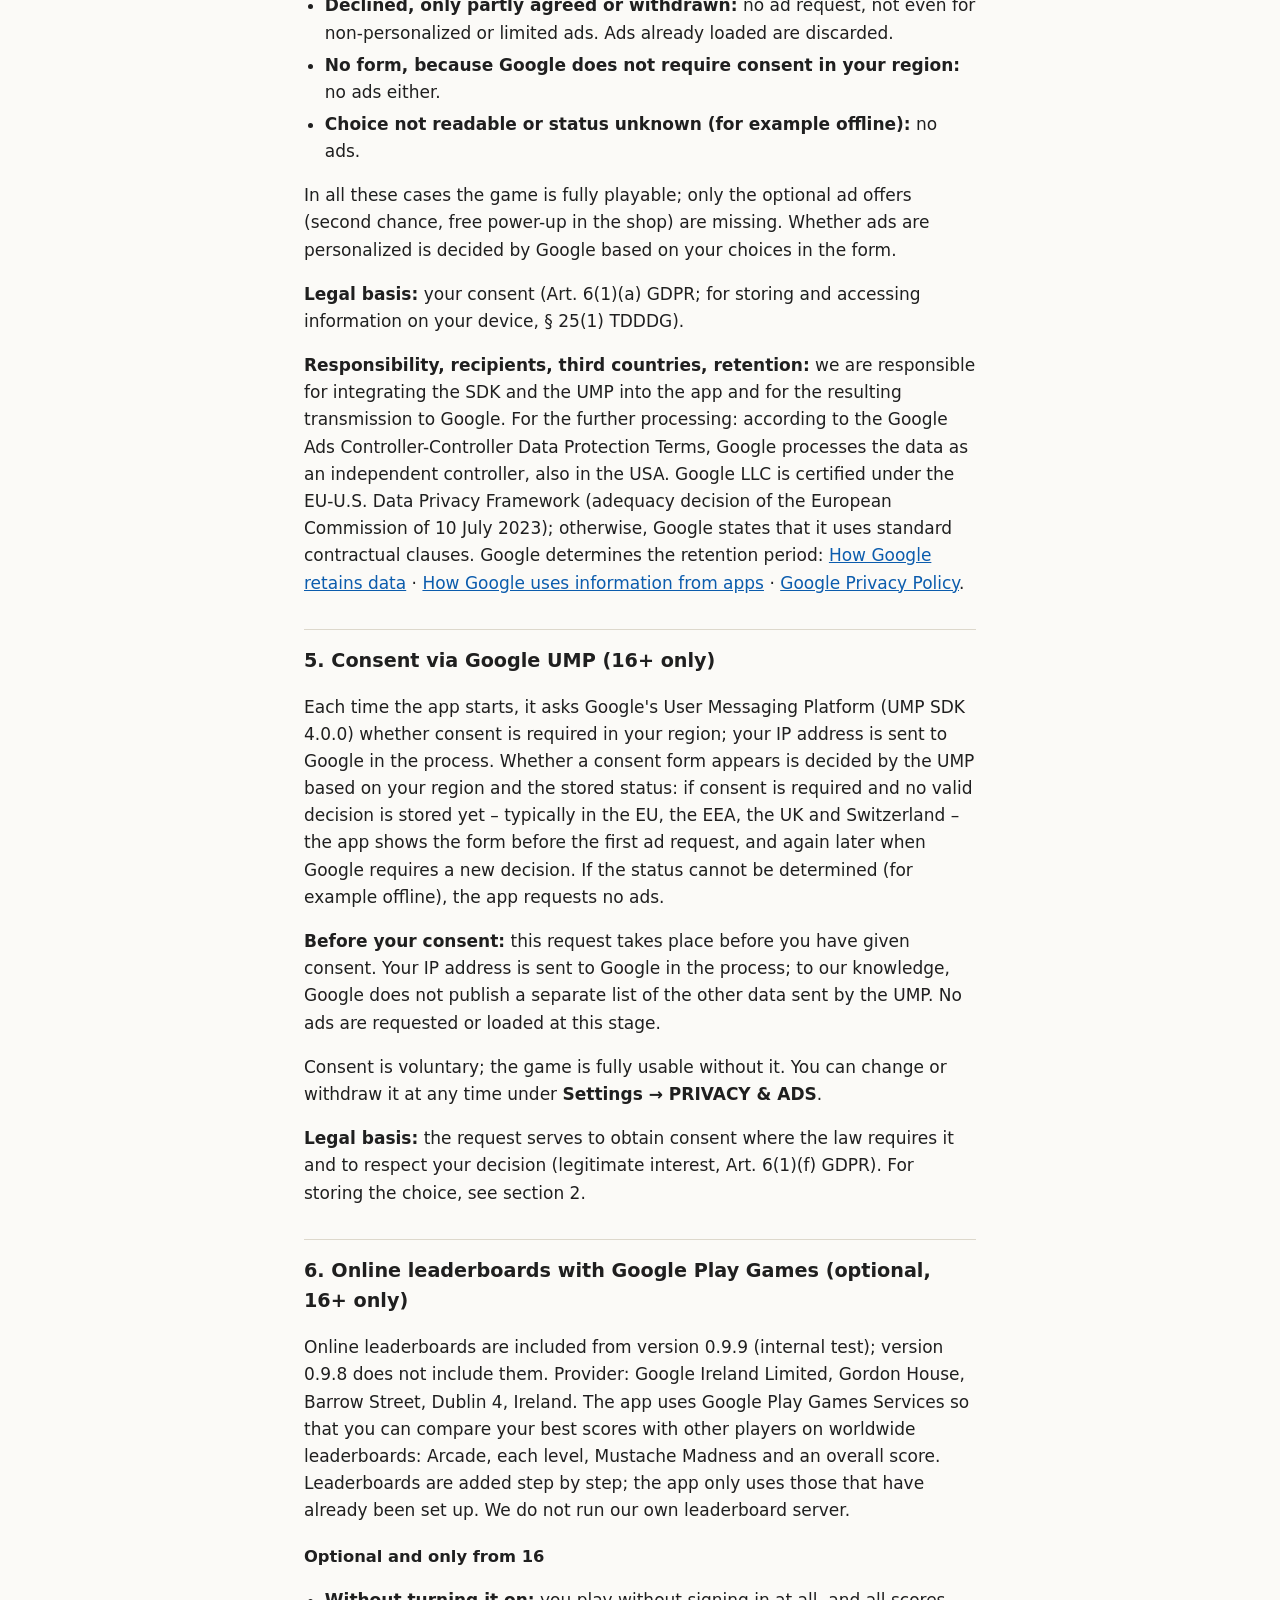
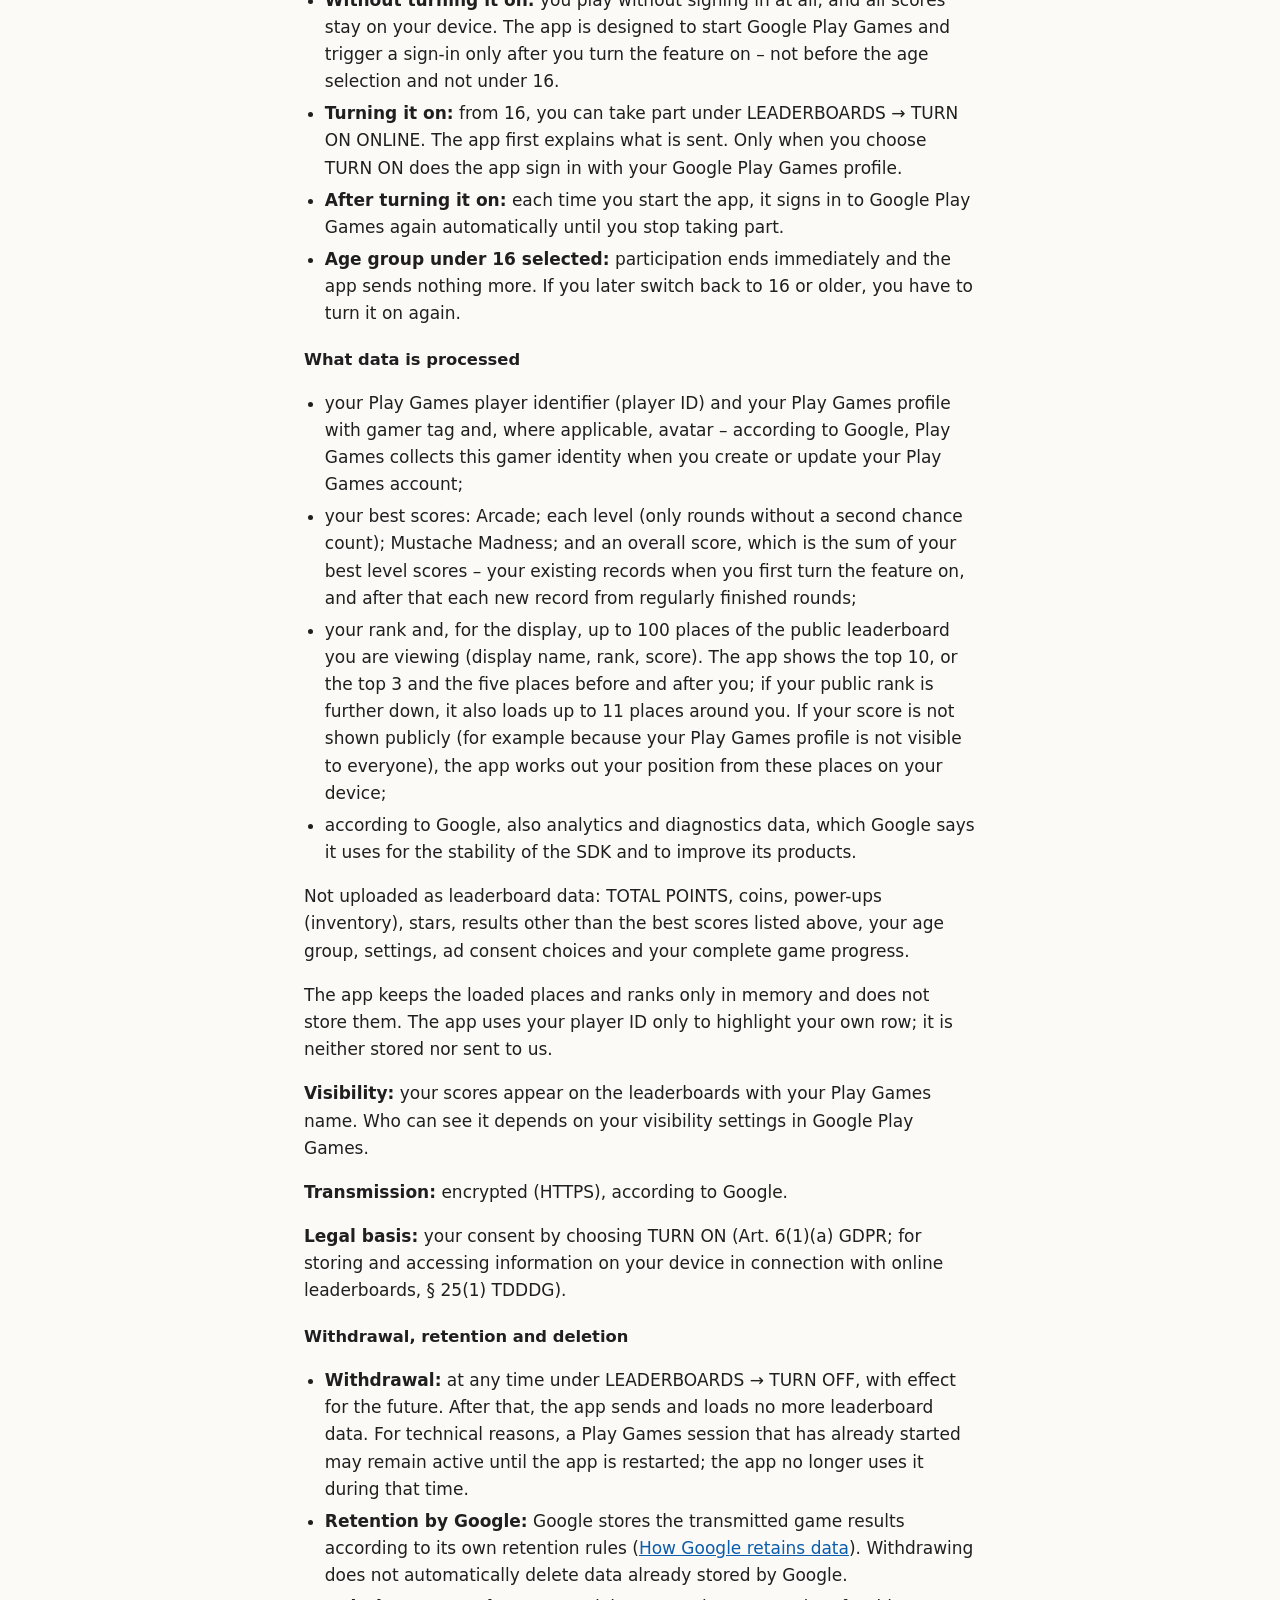
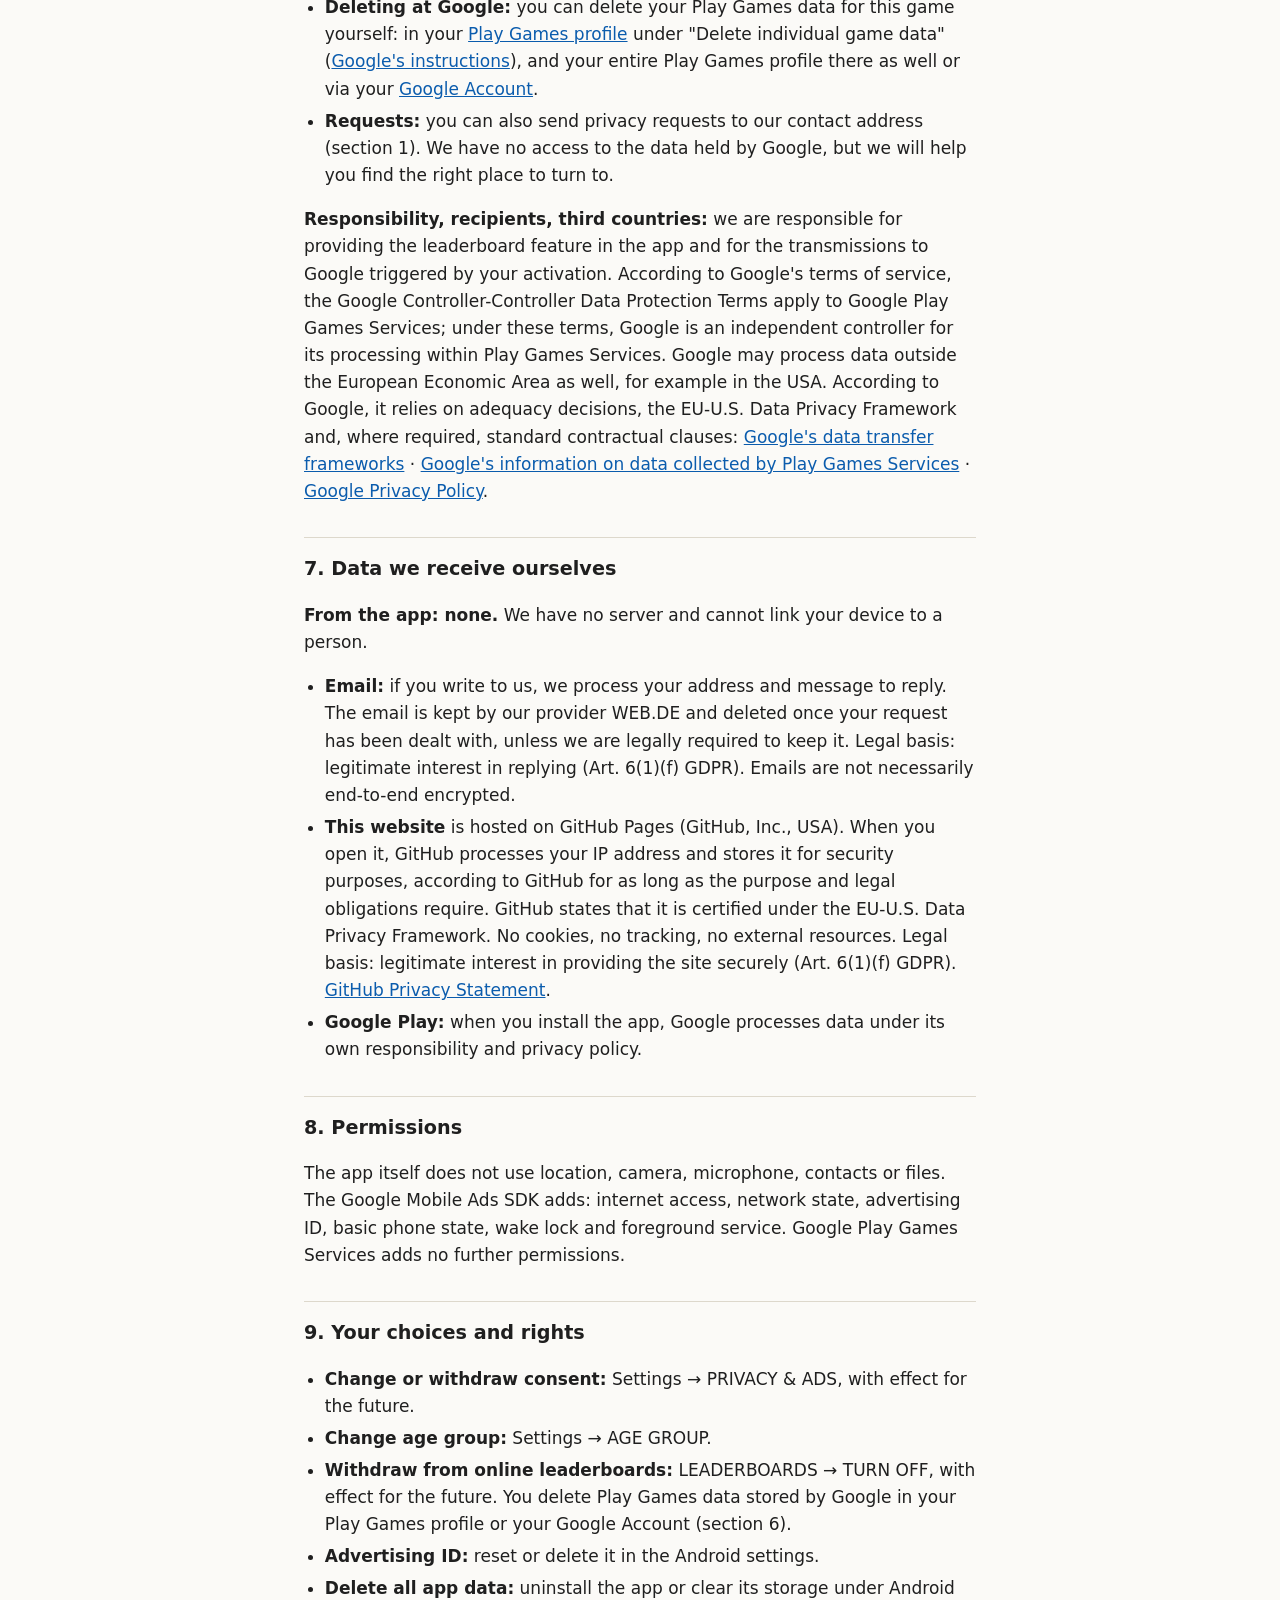
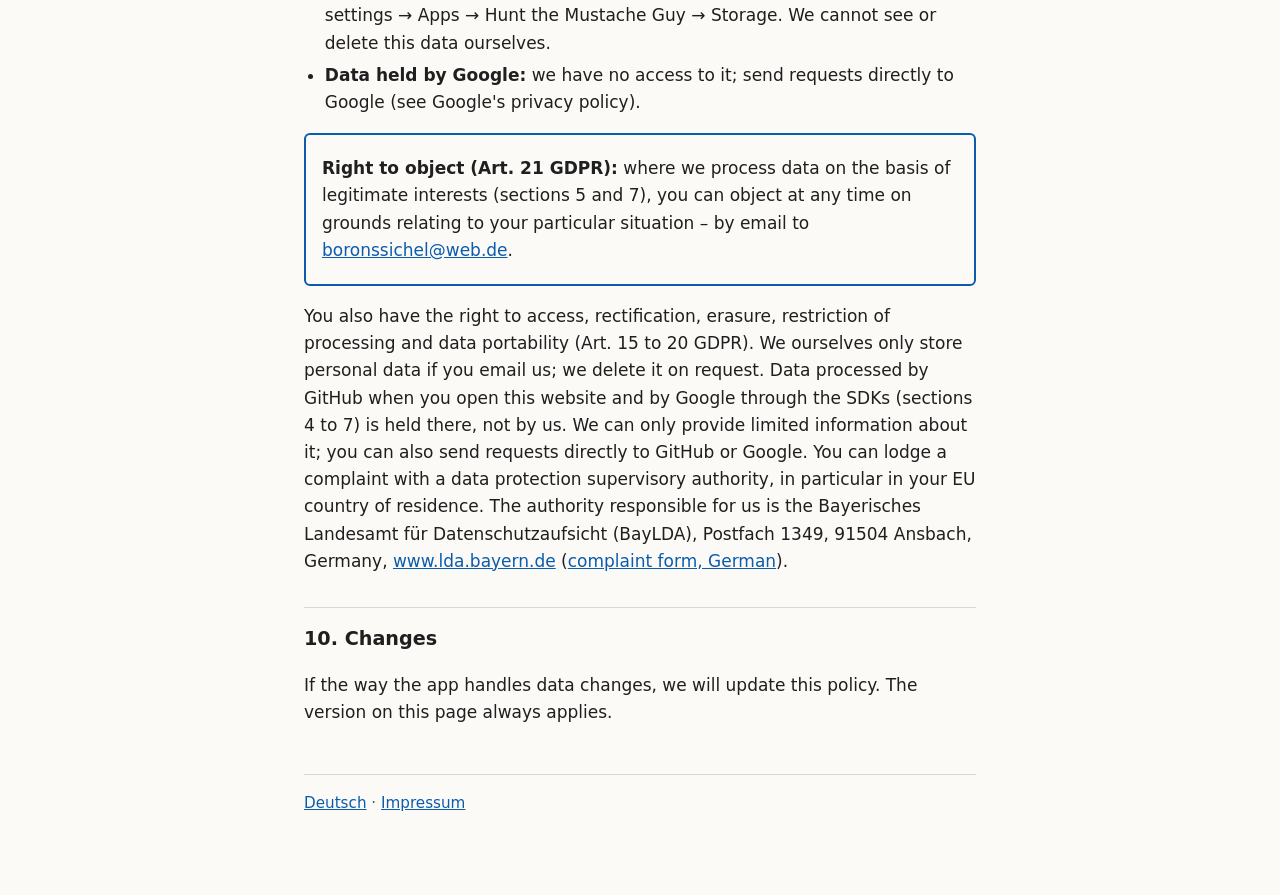
==== commit e490f151: "Add files via upload" ====
--- a/index.html
+++ b/index.html
@@ -227,10 +227,11 @@
 Madness; and an overall score, which is the sum of your best level scores – your existing records
 when you first turn the feature on, and after that each new record from regularly finished
 rounds;</li>
-<li>your rank and, for the display, up to 25 places of the public leaderboard you are viewing
-(display name, rank, score), of which the top 10 are shown. If your score is not shown publicly
-(for example because your Play Games profile is not visible to everyone), the app works out your
-position from these places on your device;</li>
+<li>your rank and, for the display, up to 100 places of the public leaderboard you are viewing
+(display name, rank, score). The app shows the top 10, or the top 3 and the five places before and
+after you; if your public rank is further down, it also loads up to 11 places around you. If your
+score is not shown publicly (for example because your Play Games profile is not visible to
+everyone), the app works out your position from these places on your device;</li>
 <li>according to Google, also analytics and diagnostics data, which Google says it uses for the
 stability of the SDK and to improve its products.</li>
 </ul>
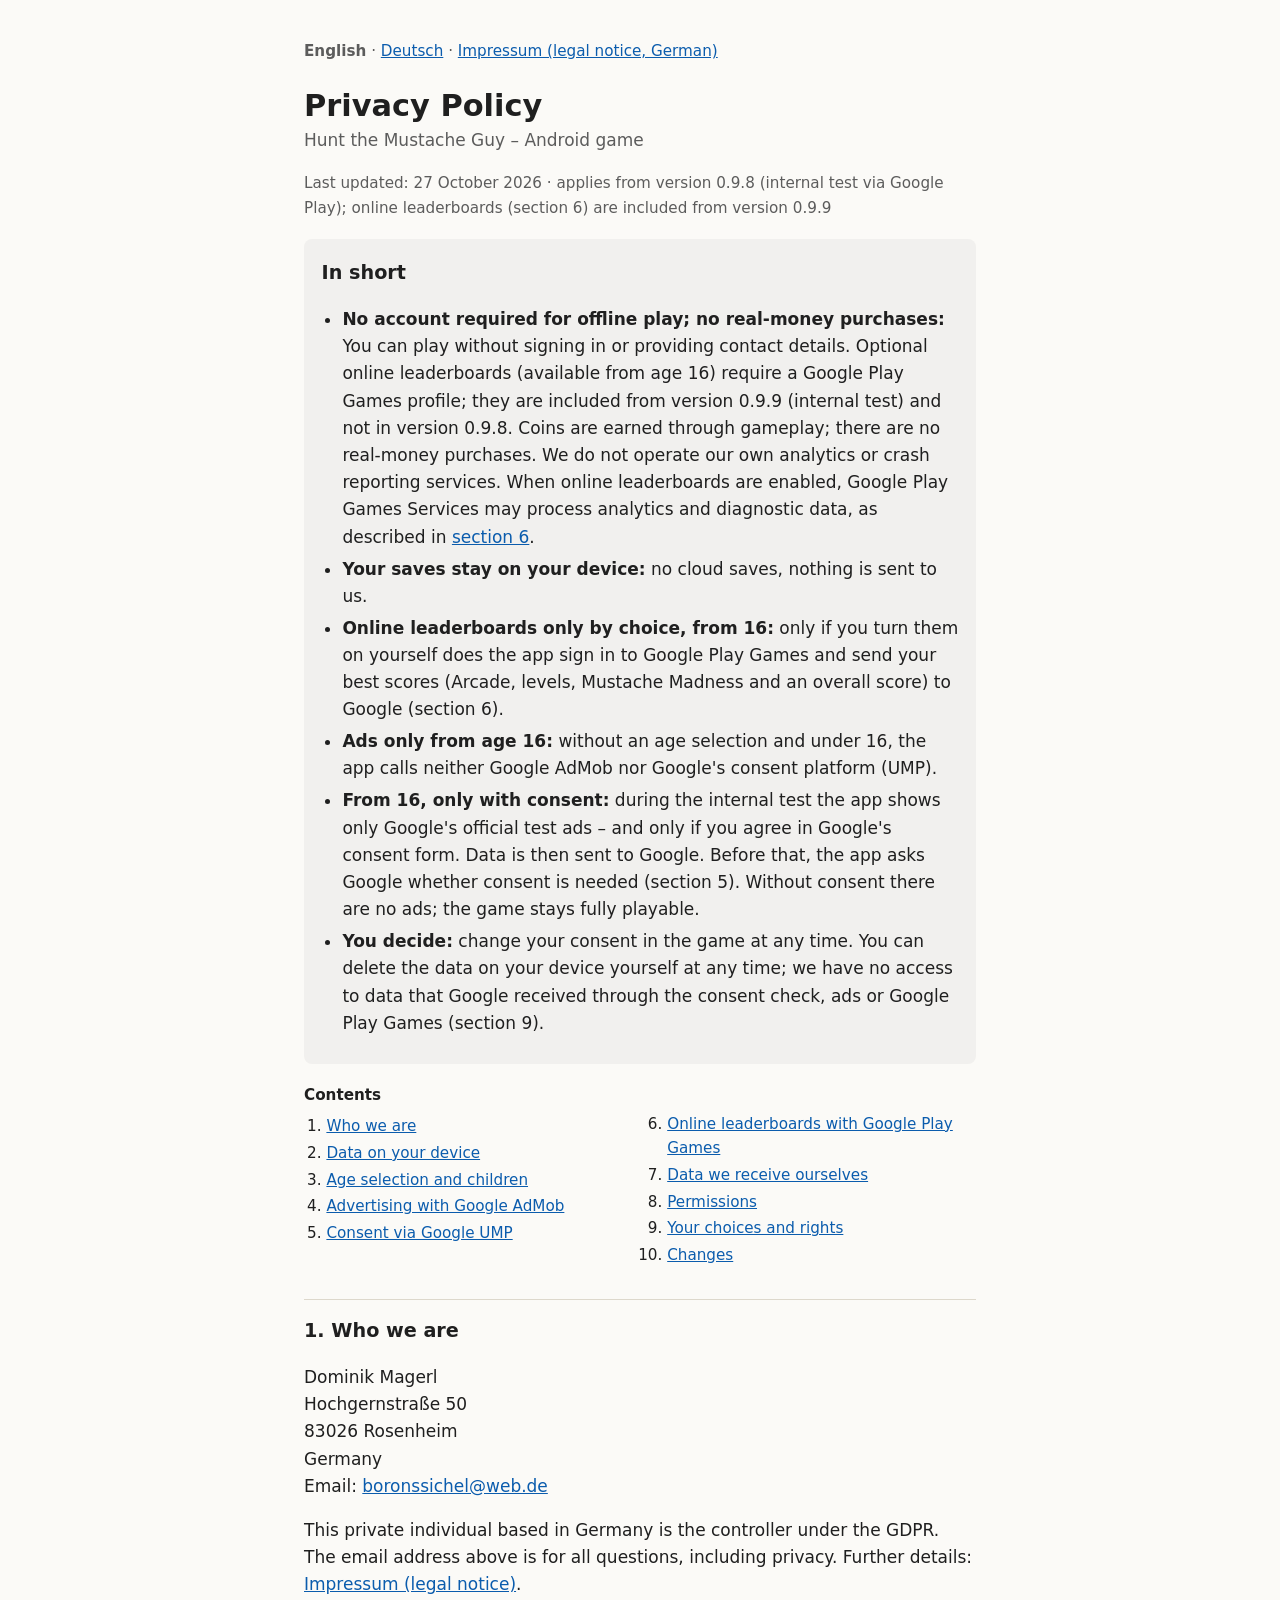
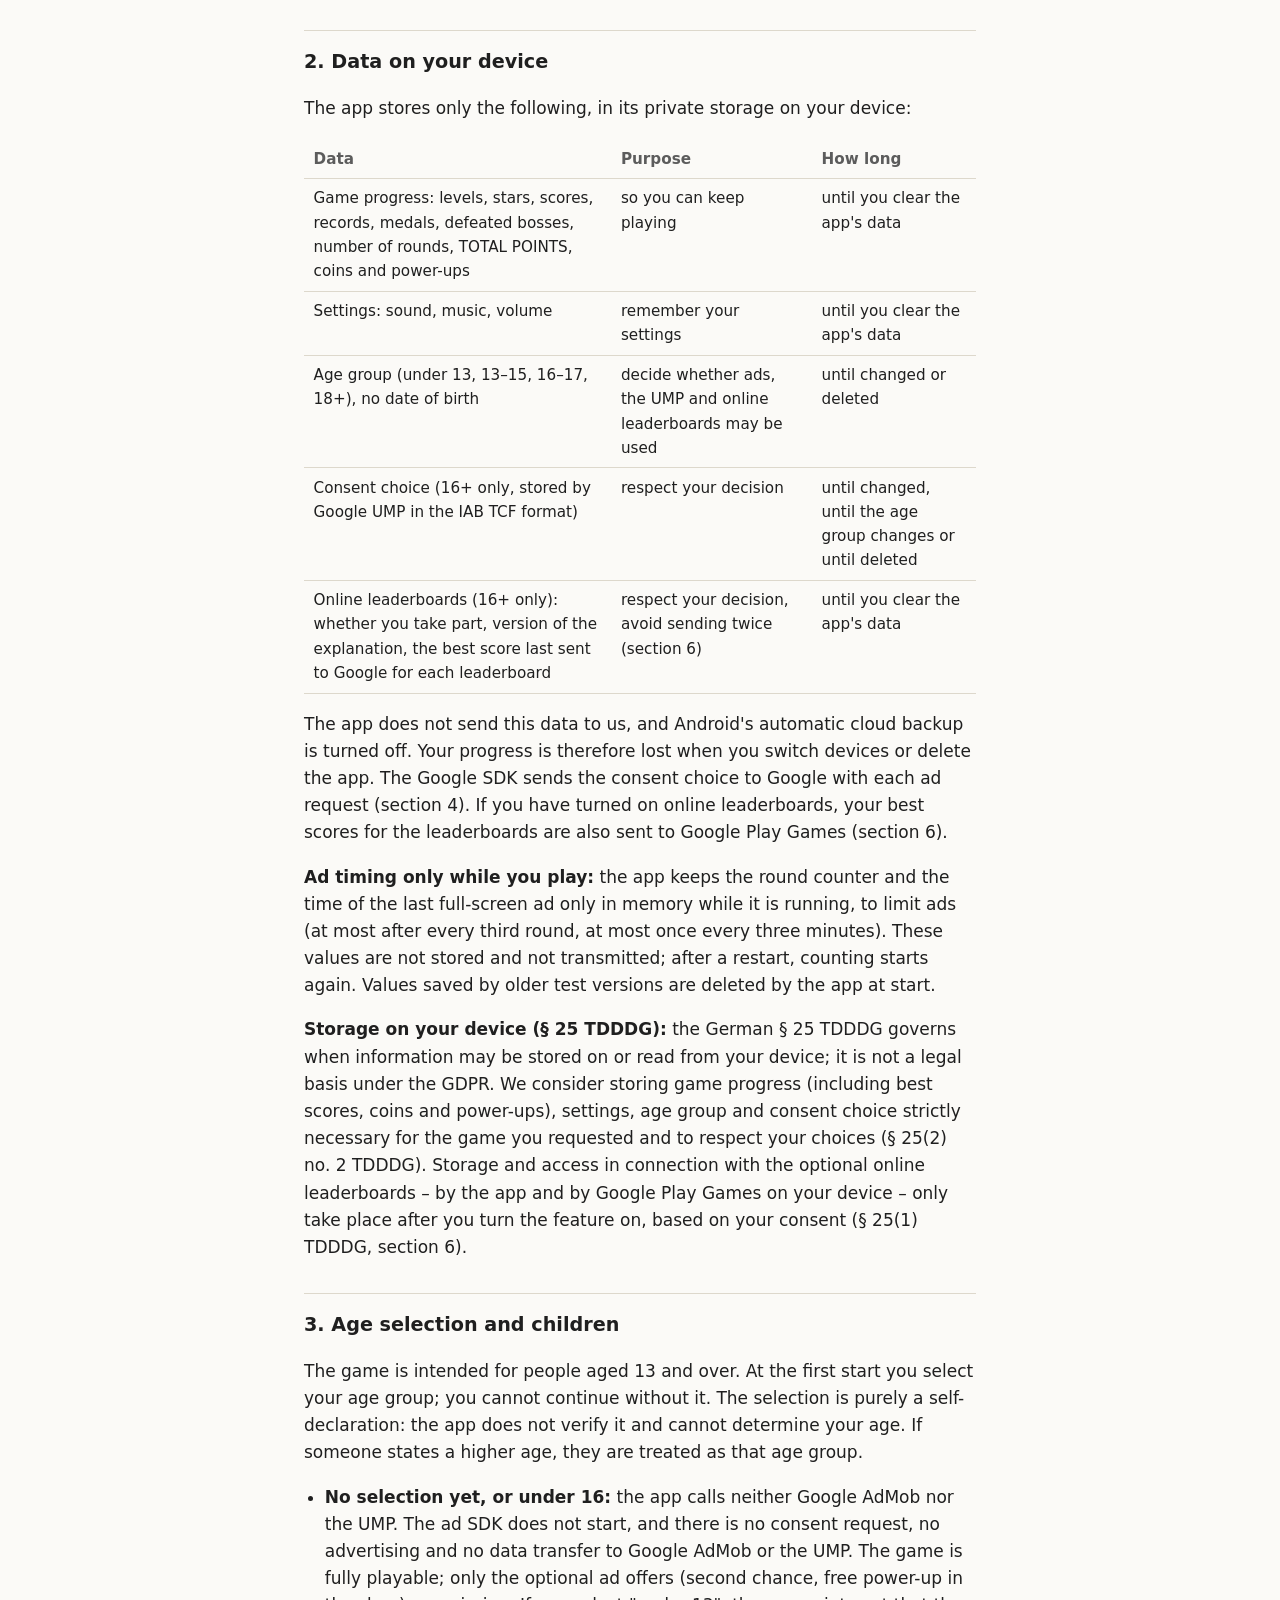
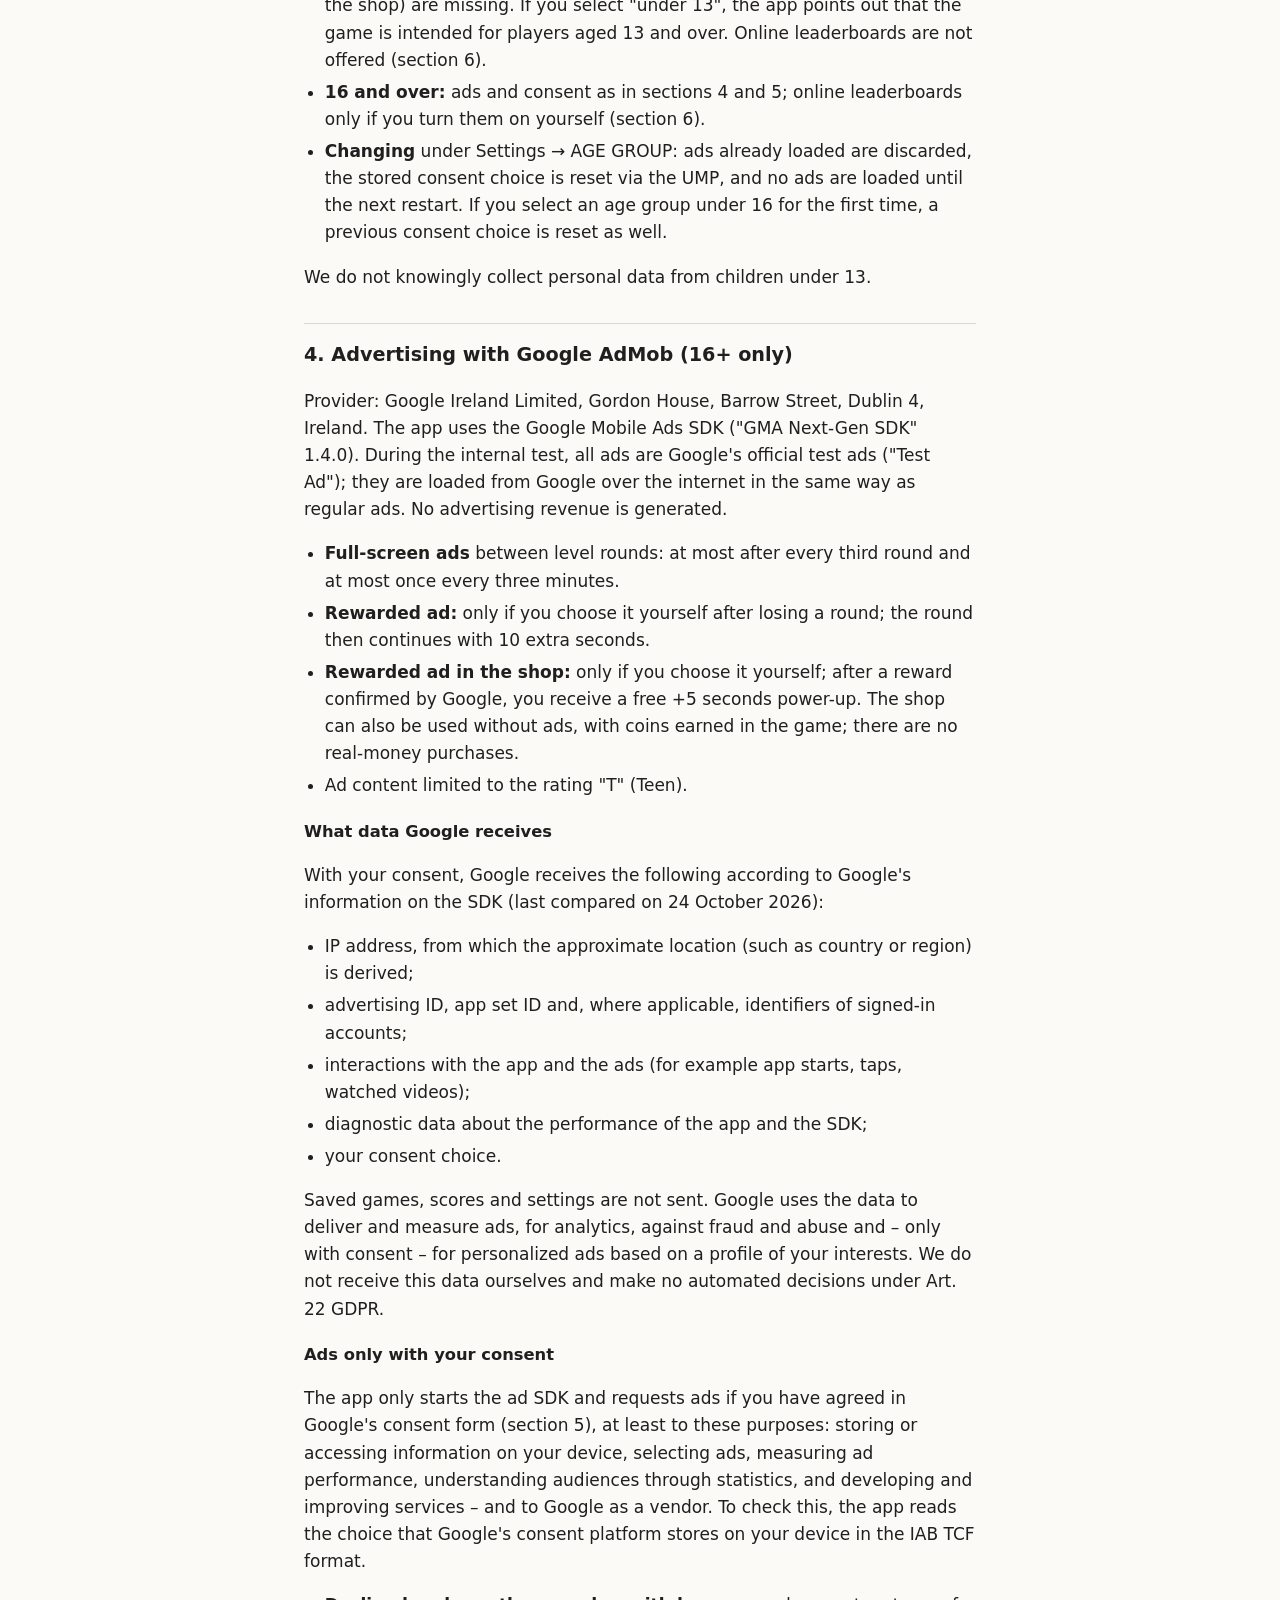
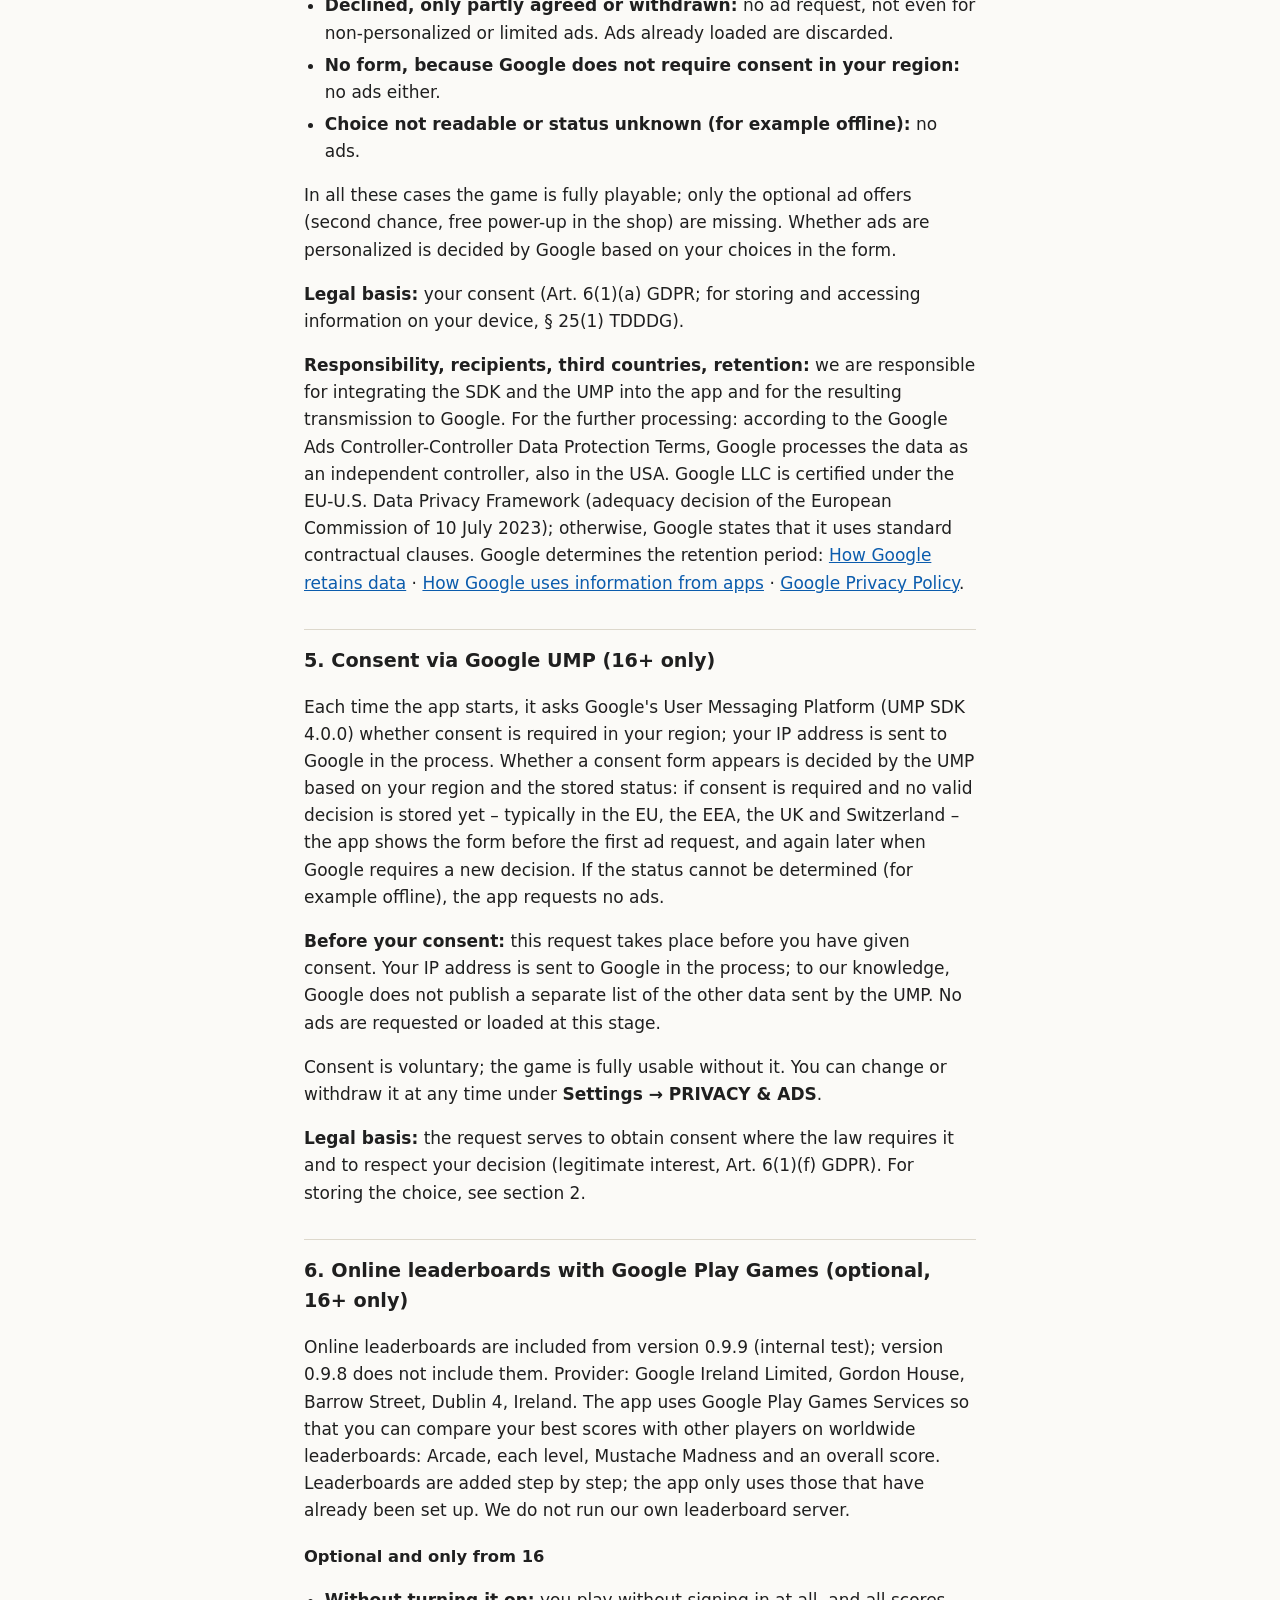
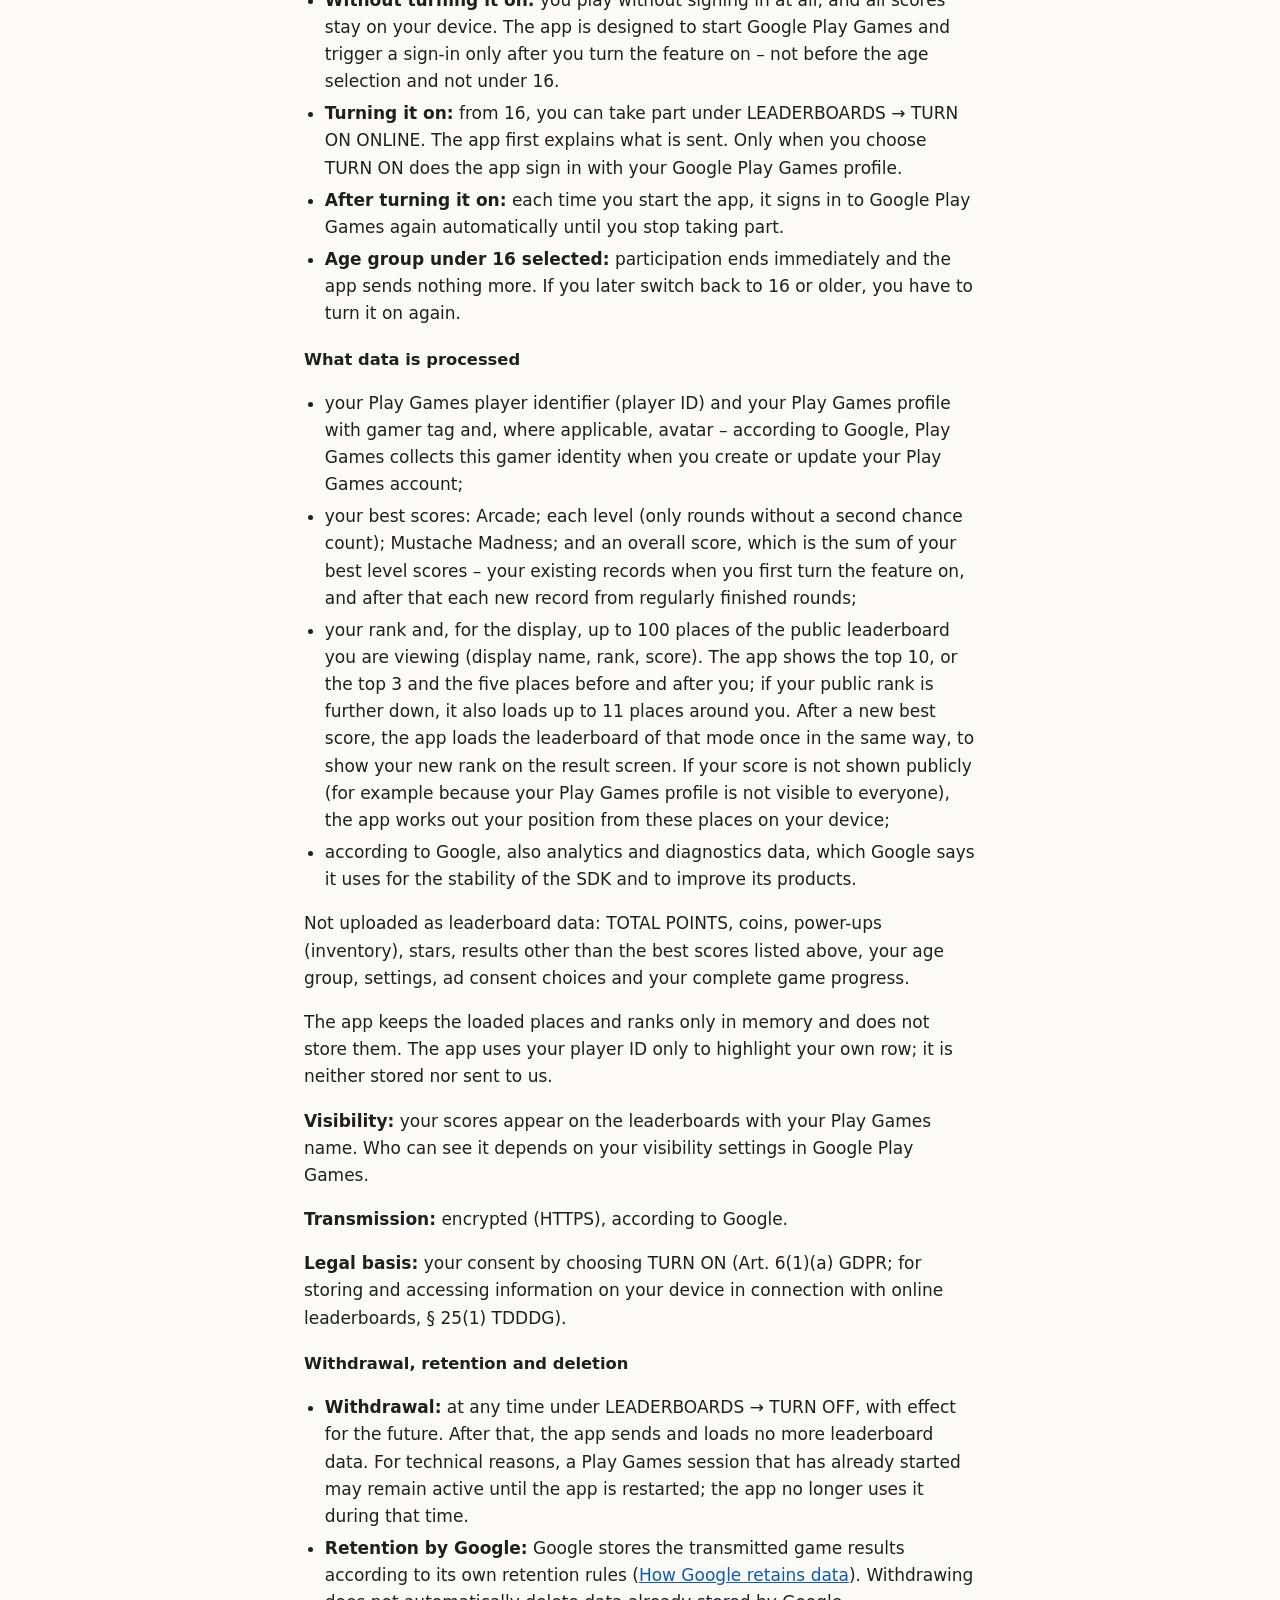
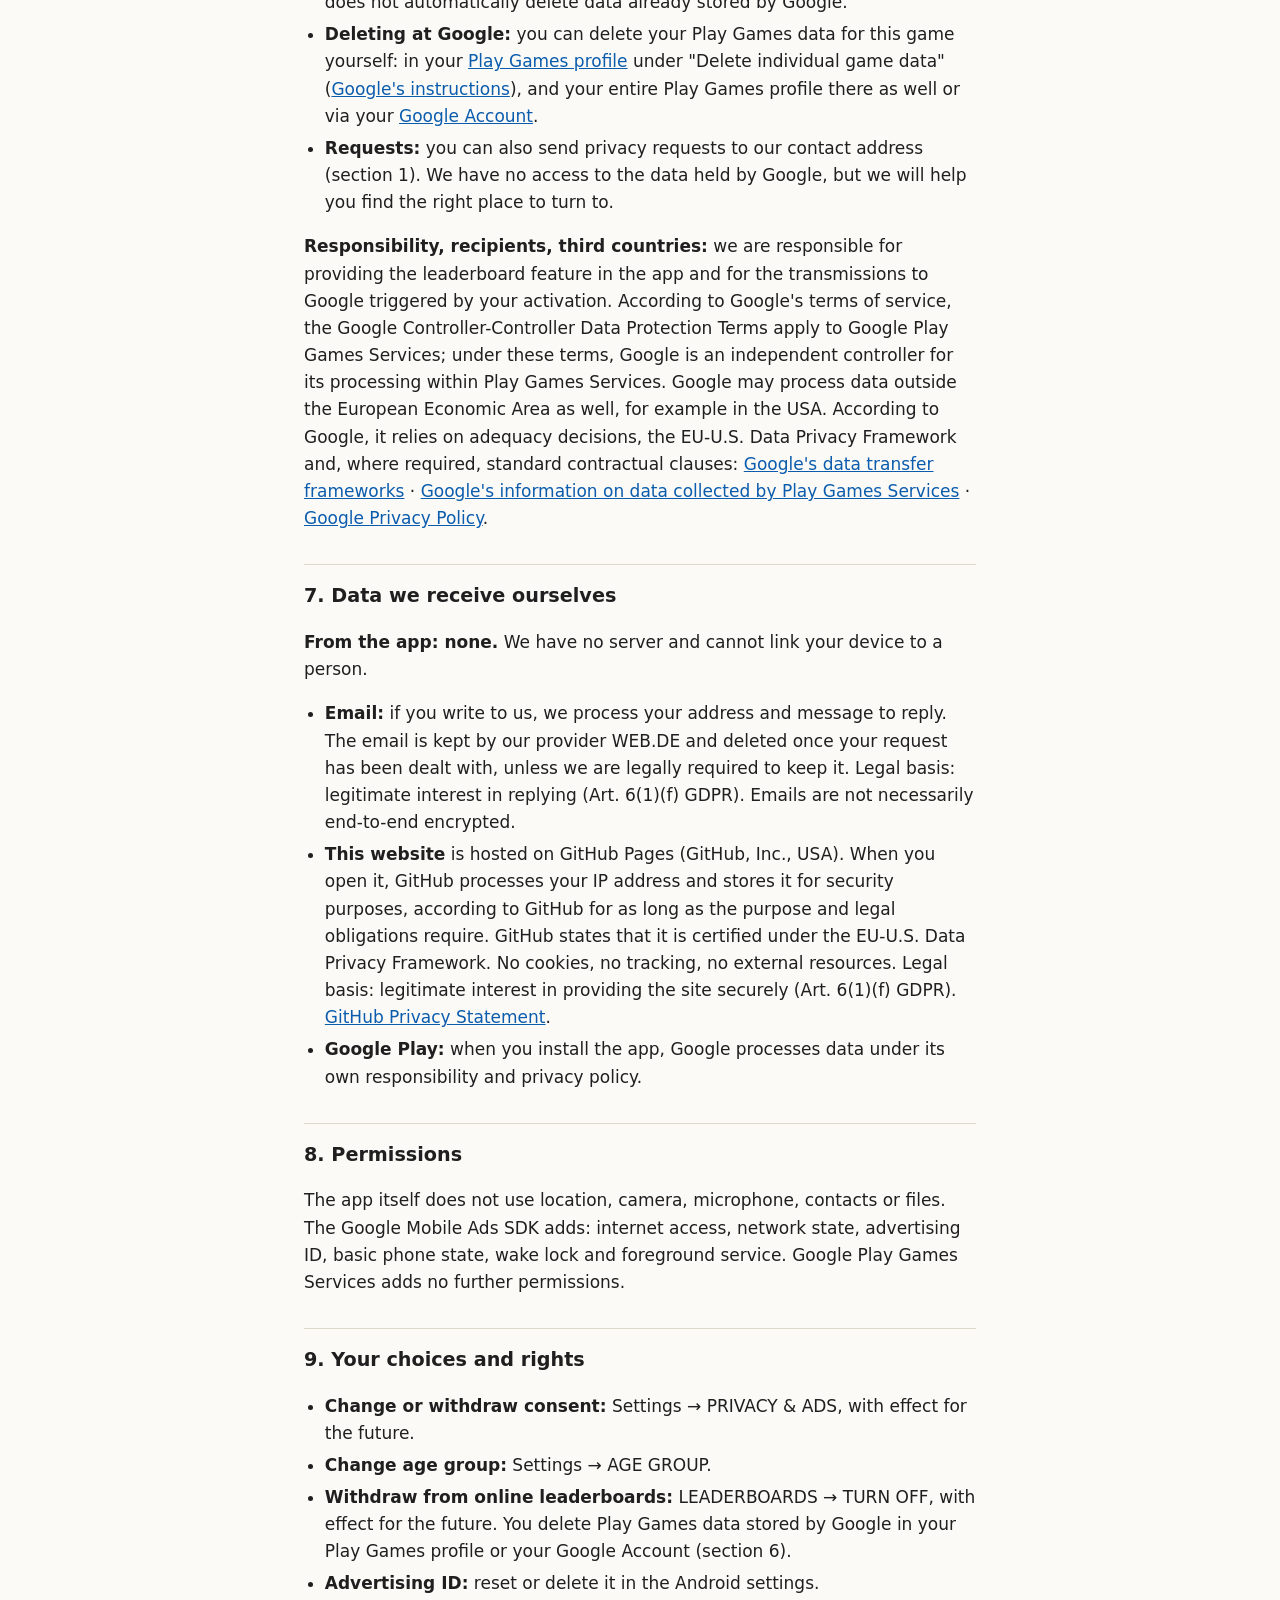
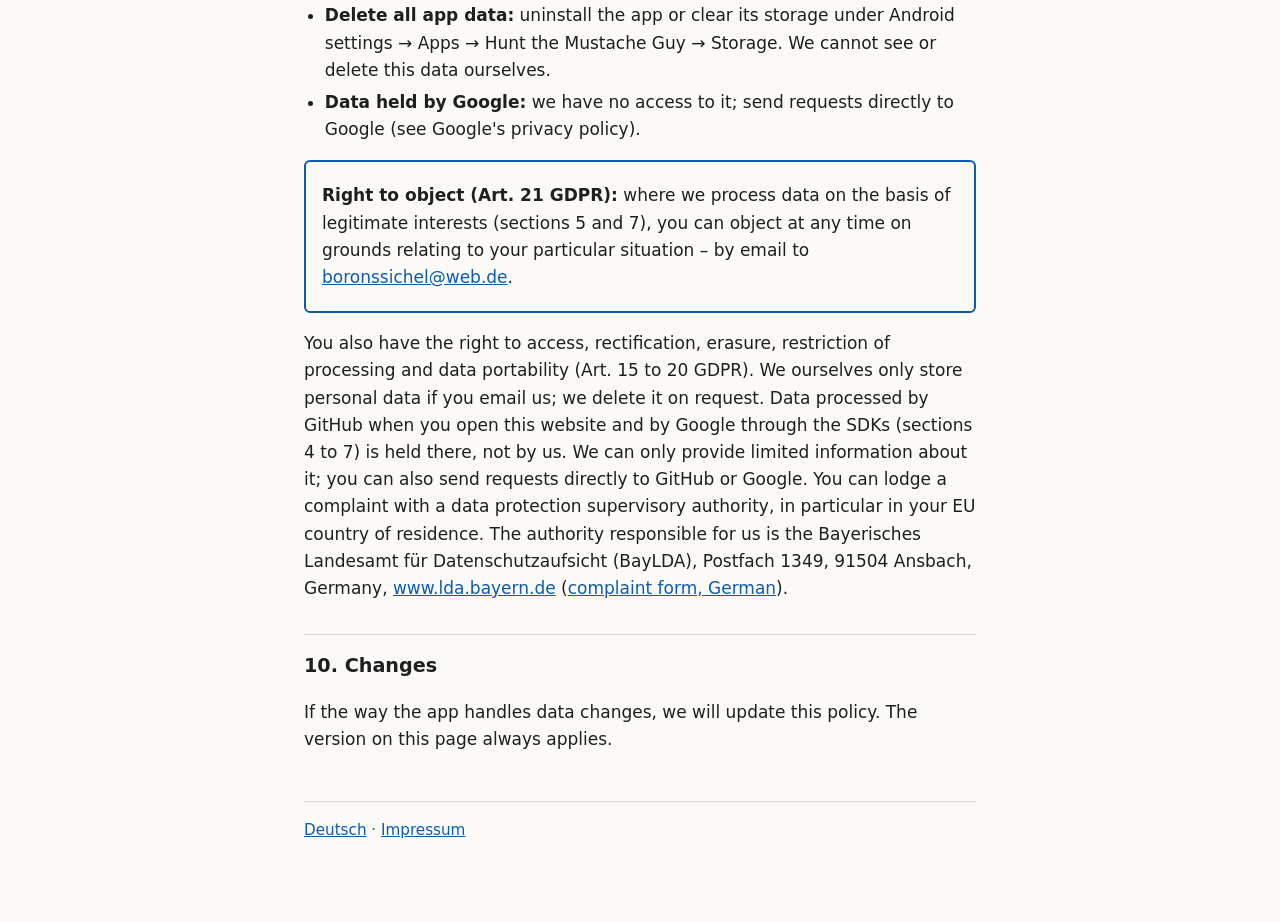
==== commit 7de40ae3: "Add files via upload" ====
--- a/index.html
+++ b/index.html
@@ -229,7 +229,9 @@
 rounds;</li>
 <li>your rank and, for the display, up to 100 places of the public leaderboard you are viewing
 (display name, rank, score). The app shows the top 10, or the top 3 and the five places before and
-after you; if your public rank is further down, it also loads up to 11 places around you. If your
+after you; if your public rank is further down, it also loads up to 11 places around you. After a
+new best score, the app loads the leaderboard of that mode once in the same way, to show your new
+rank on the result screen. If your
 score is not shown publicly (for example because your Play Games profile is not visible to
 everyone), the app works out your position from these places on your device;</li>
 <li>according to Google, also analytics and diagnostics data, which Google says it uses for the
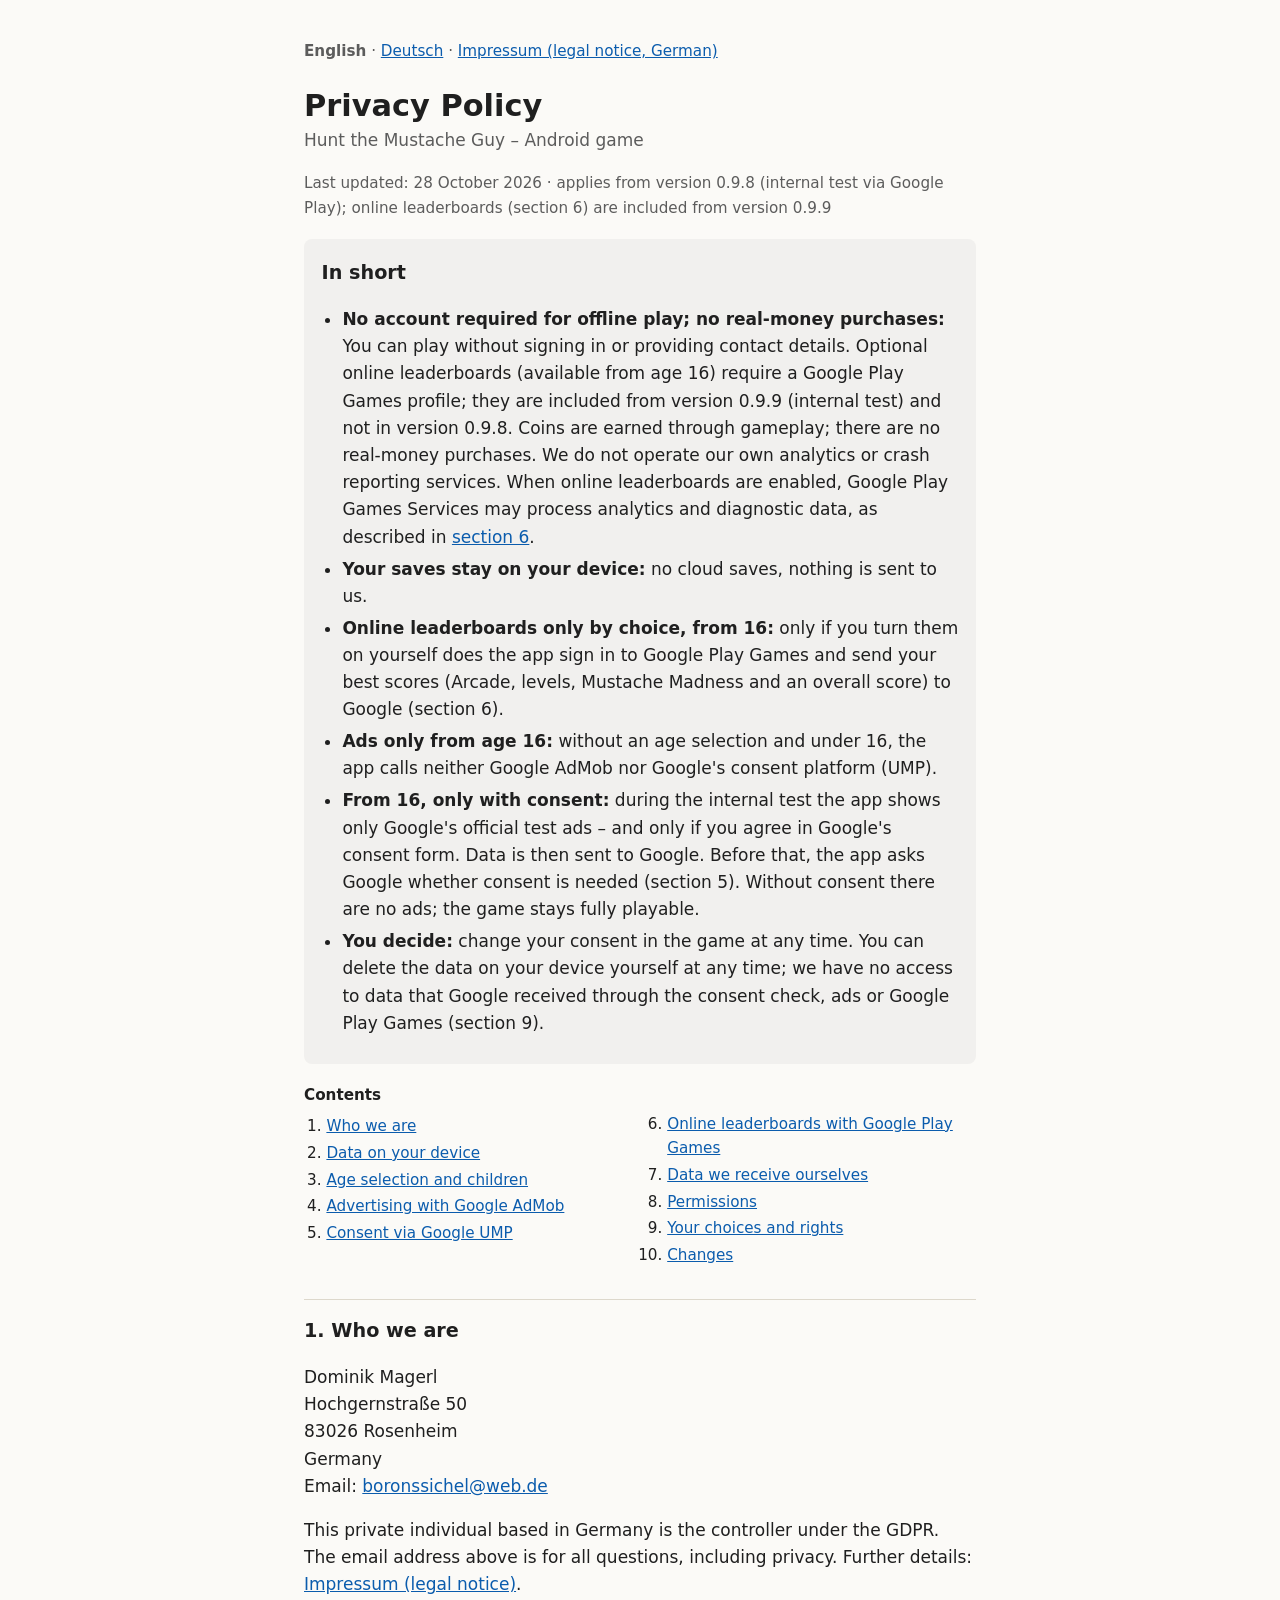
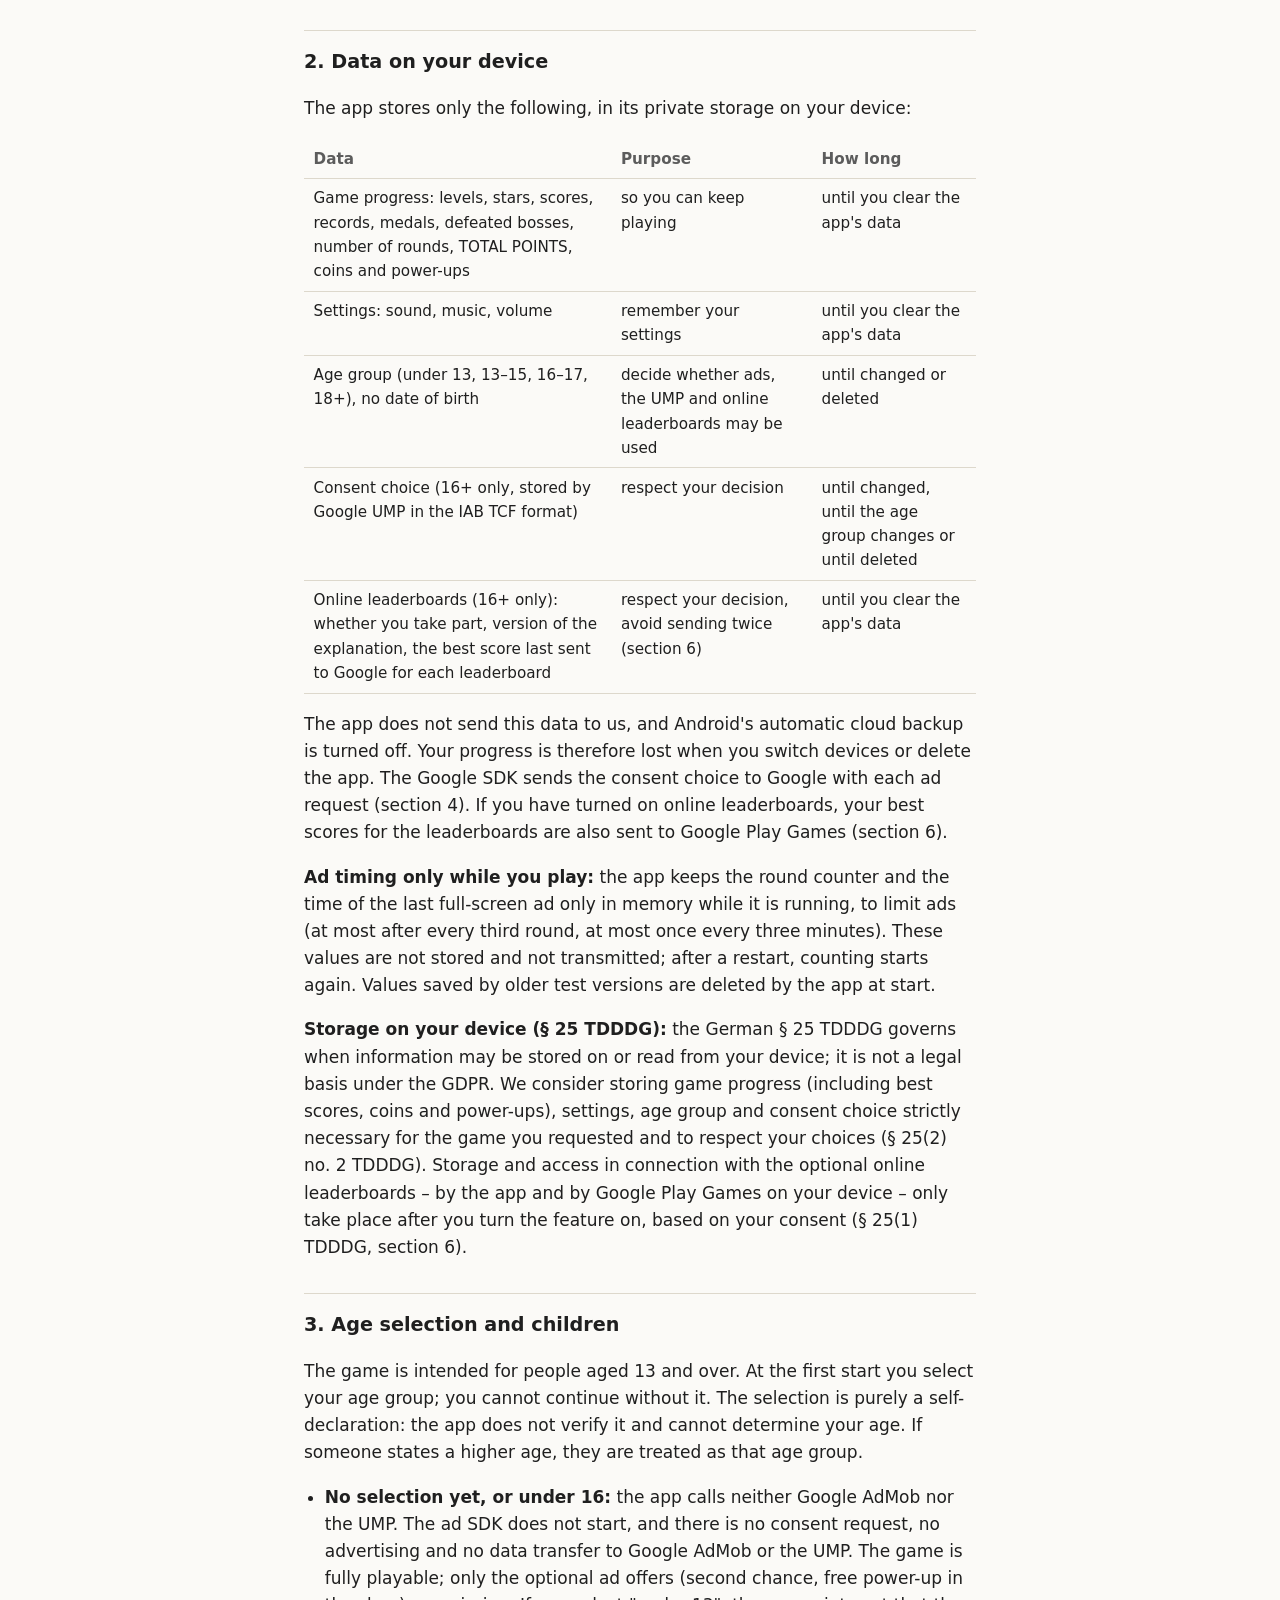
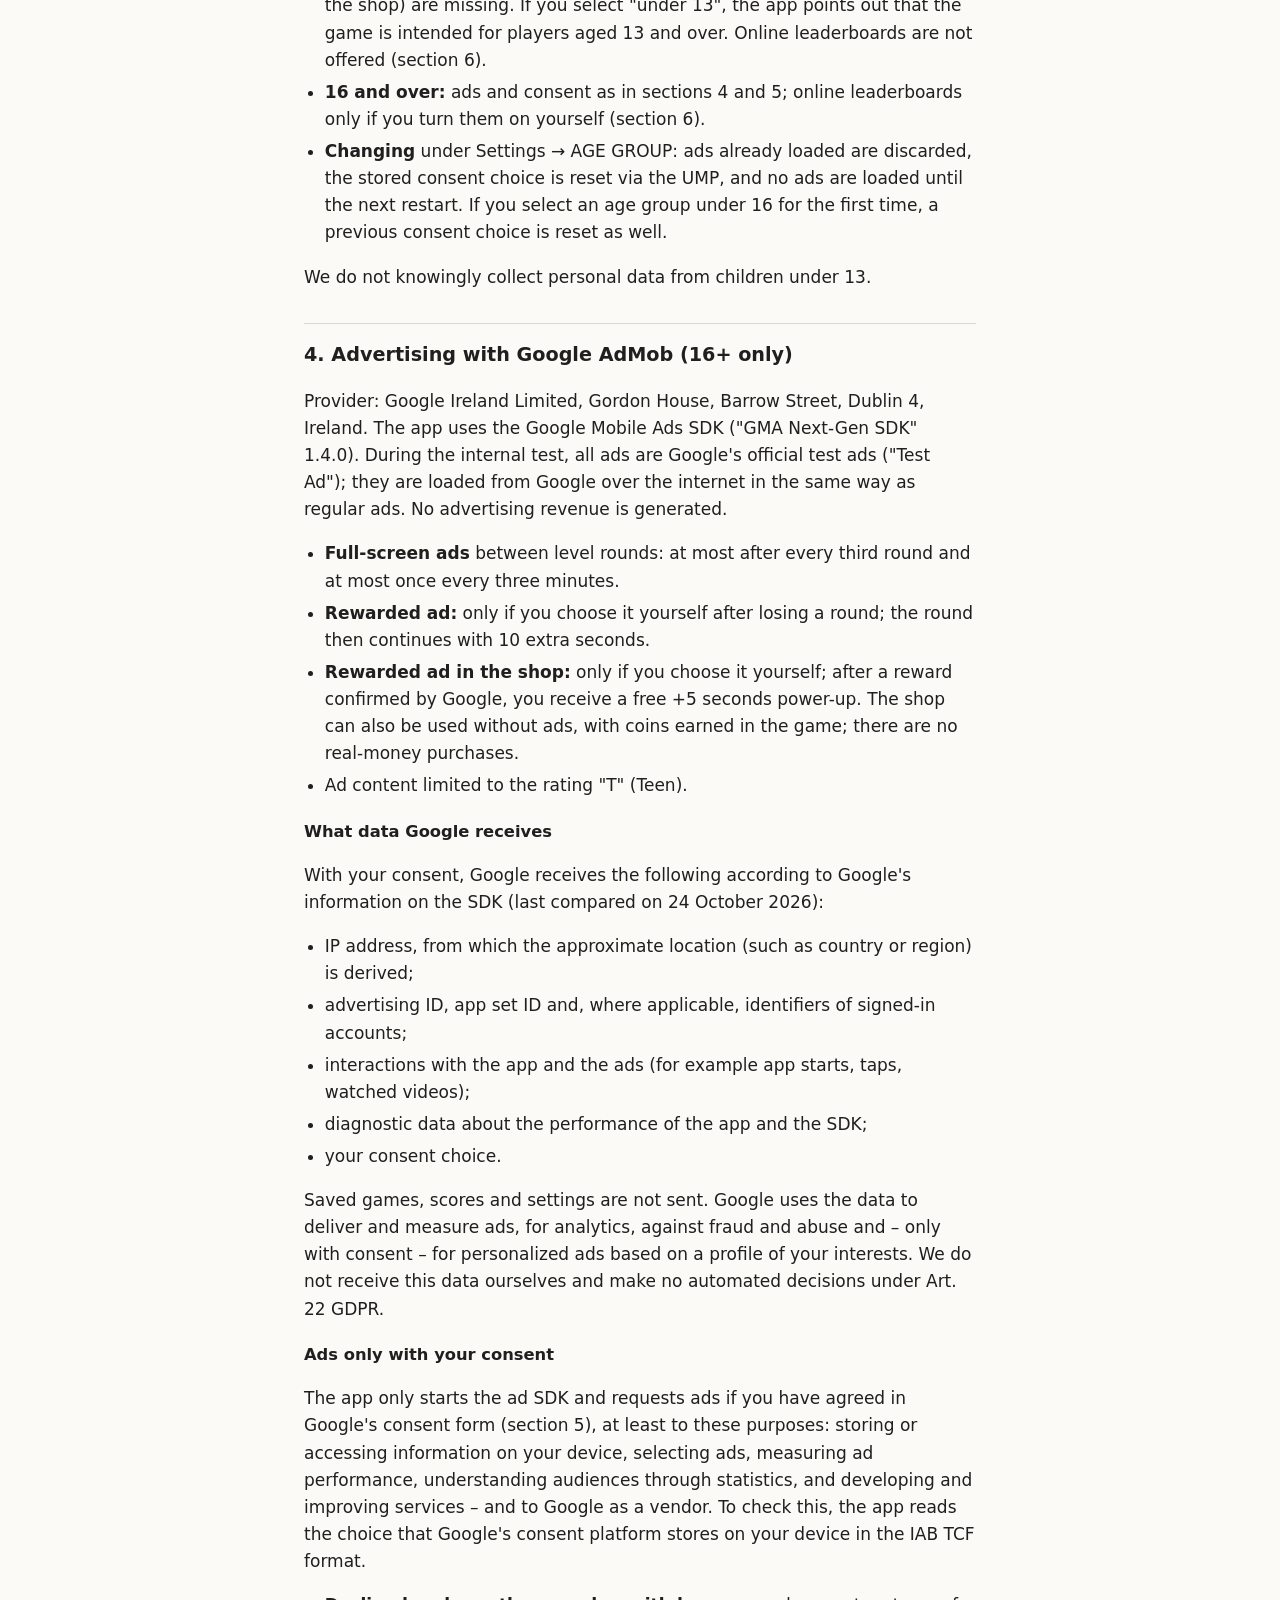
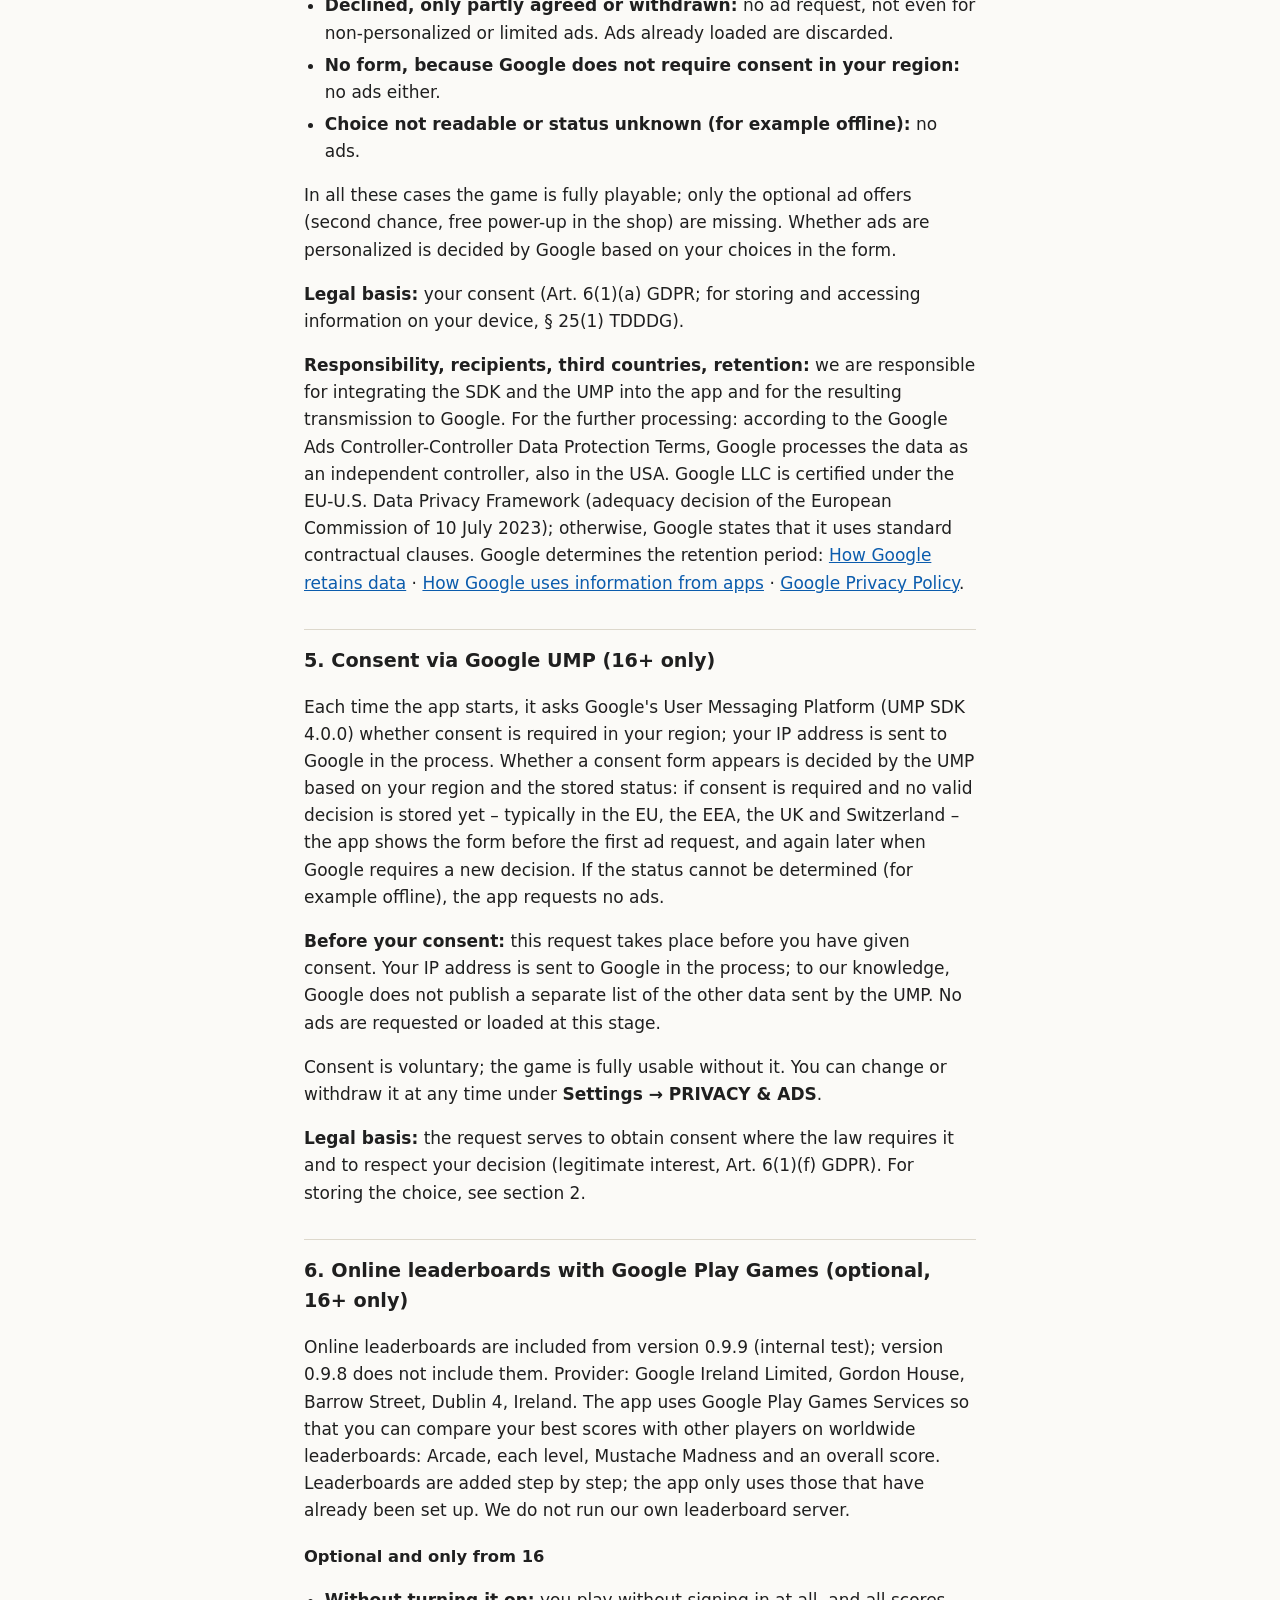
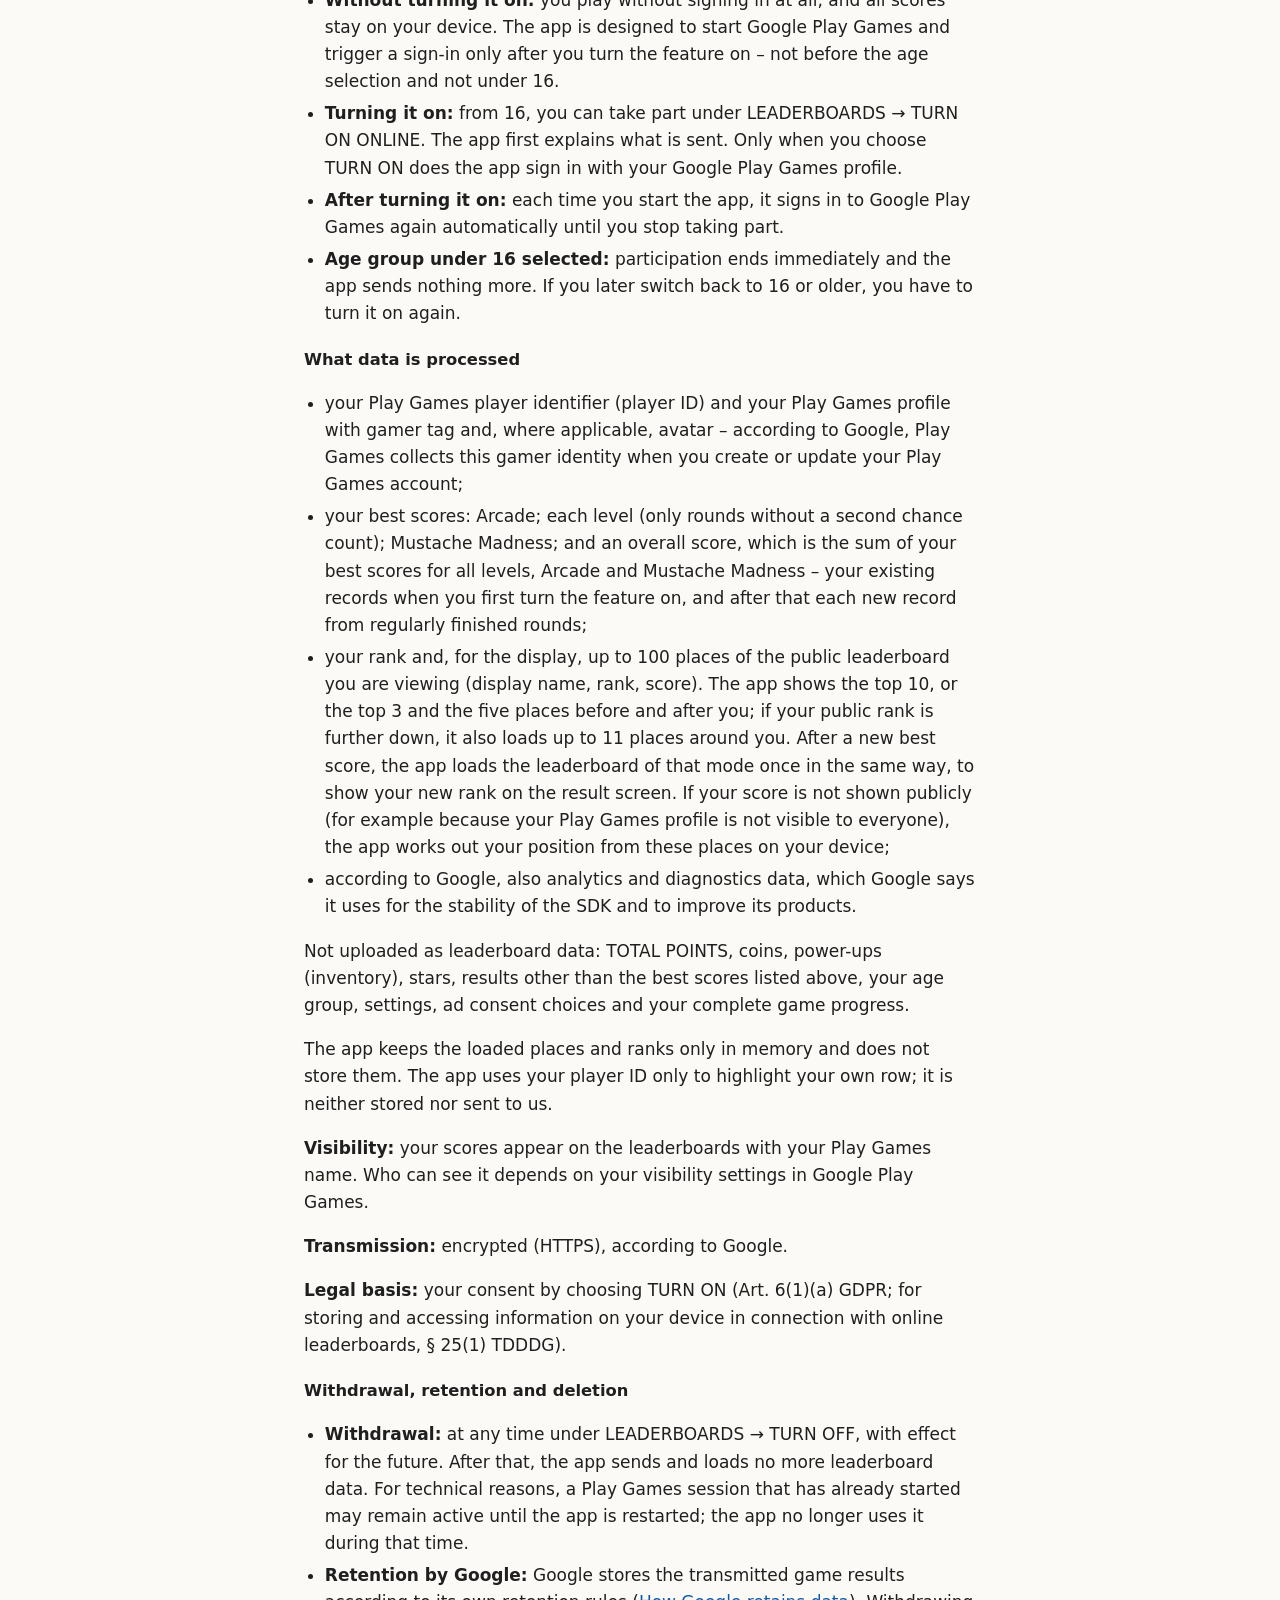
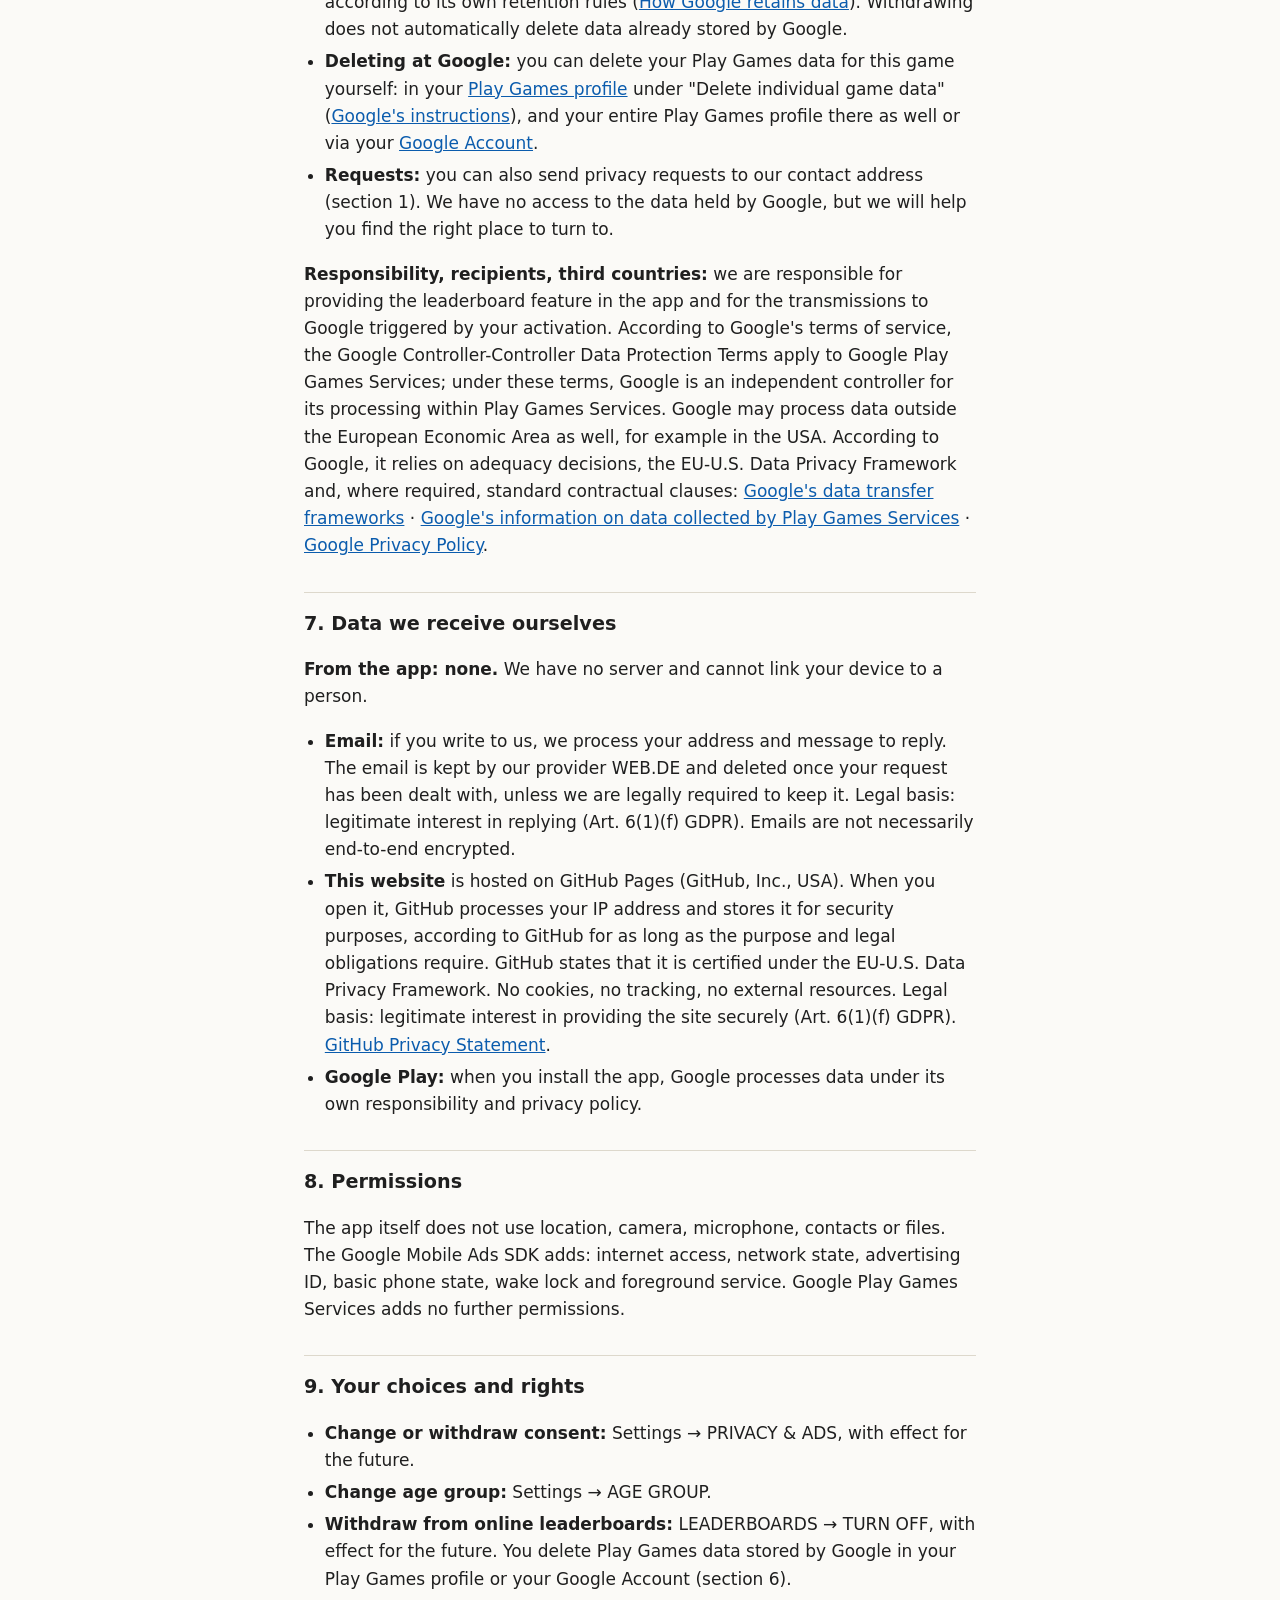
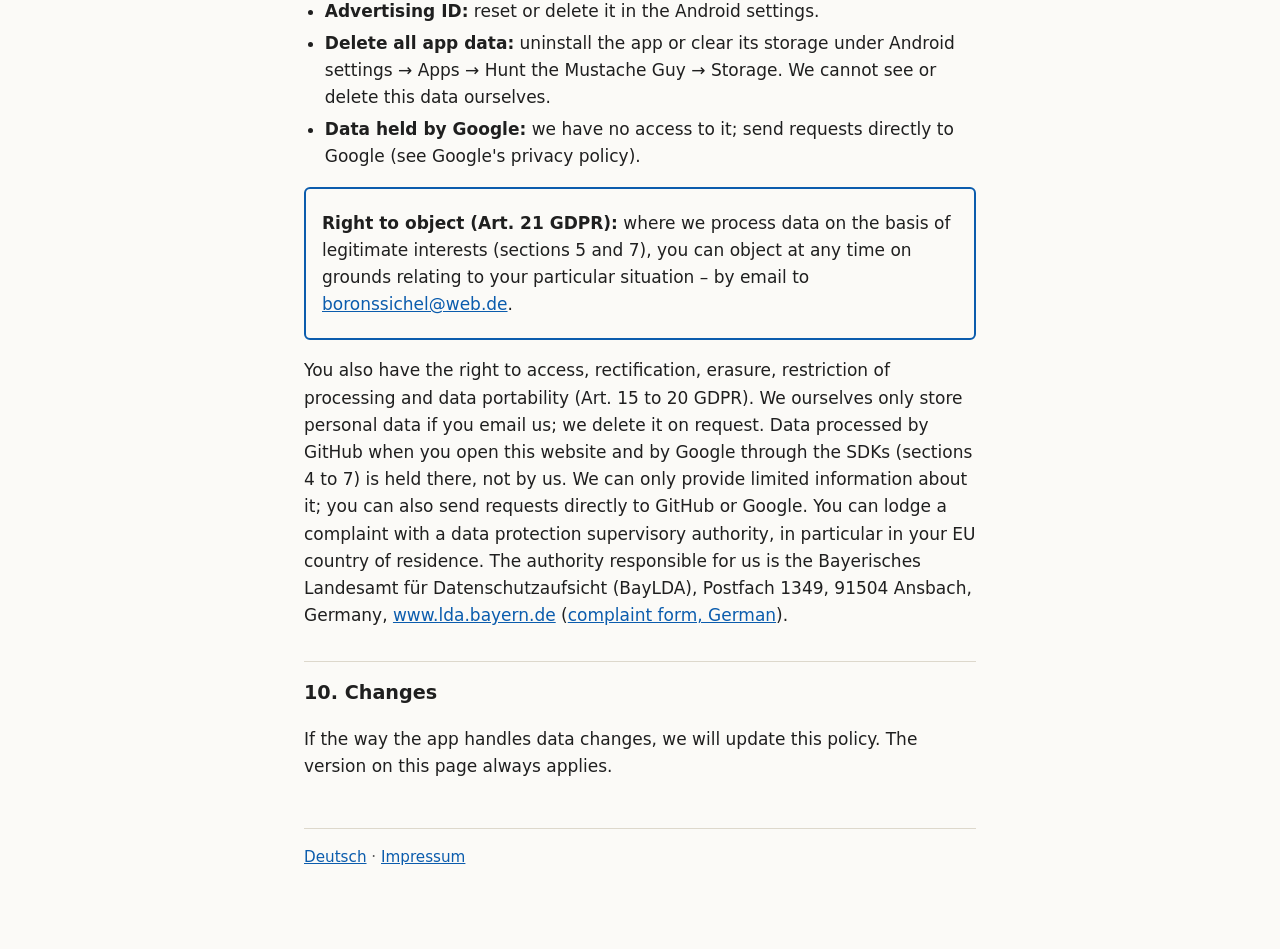
==== commit 8f9ffcb9: "Add files via upload" ====
--- a/index.html
+++ b/index.html
@@ -12,7 +12,7 @@
 
 <h1>Privacy Policy</h1>
 <p class="sub">Hunt the Mustache Guy – Android game</p>
-<p class="meta">Last updated: 27 October 2026 · applies from version 0.9.8 (internal test via Google
+<p class="meta">Last updated: 28 October 2026 · applies from version 0.9.8 (internal test via Google
 Play); online leaderboards (section 6) are included from version 0.9.9</p>
 
 <div class="summary">
@@ -224,7 +224,7 @@
 where applicable, avatar – according to Google, Play Games collects this gamer identity when you
 create or update your Play Games account;</li>
 <li>your best scores: Arcade; each level (only rounds without a second chance count); Mustache
-Madness; and an overall score, which is the sum of your best level scores – your existing records
+Madness; and an overall score, which is the sum of your best scores for all levels, Arcade and Mustache Madness – your existing records
 when you first turn the feature on, and after that each new record from regularly finished
 rounds;</li>
 <li>your rank and, for the display, up to 100 places of the public leaderboard you are viewing
